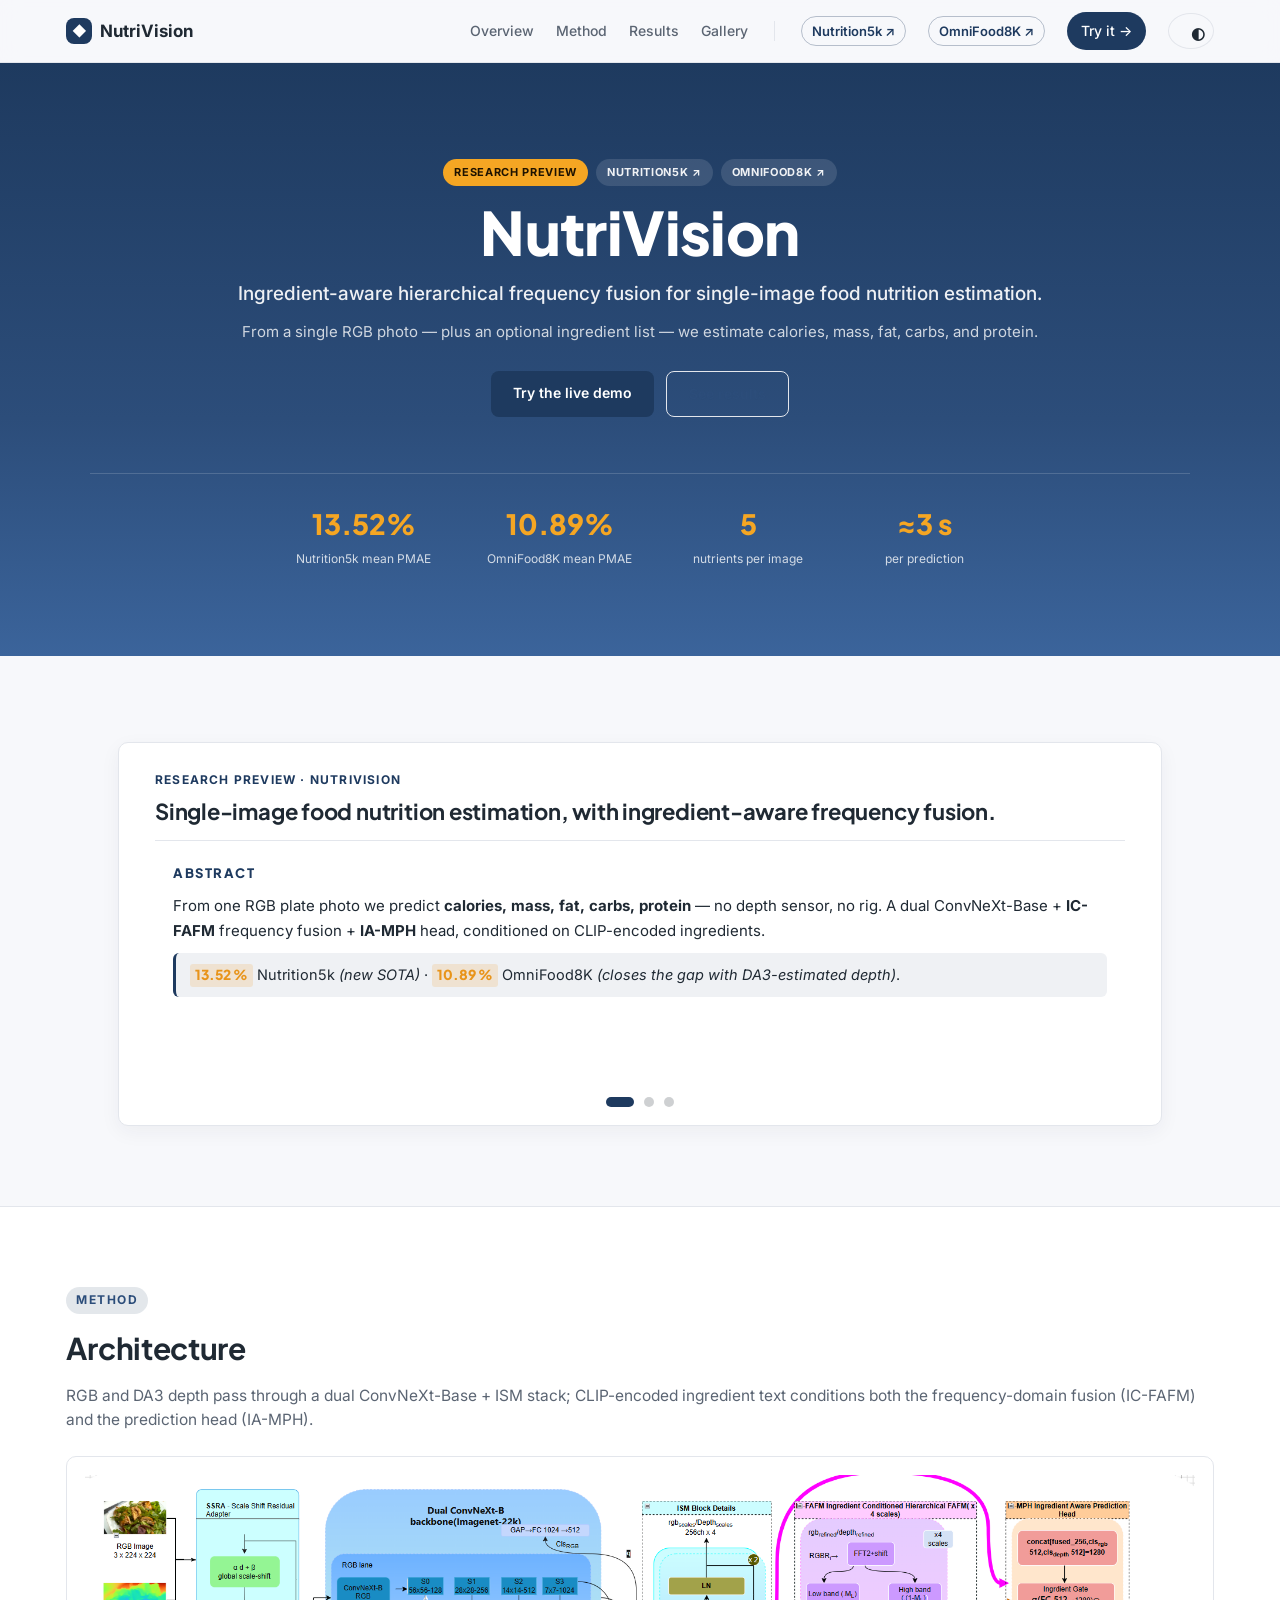
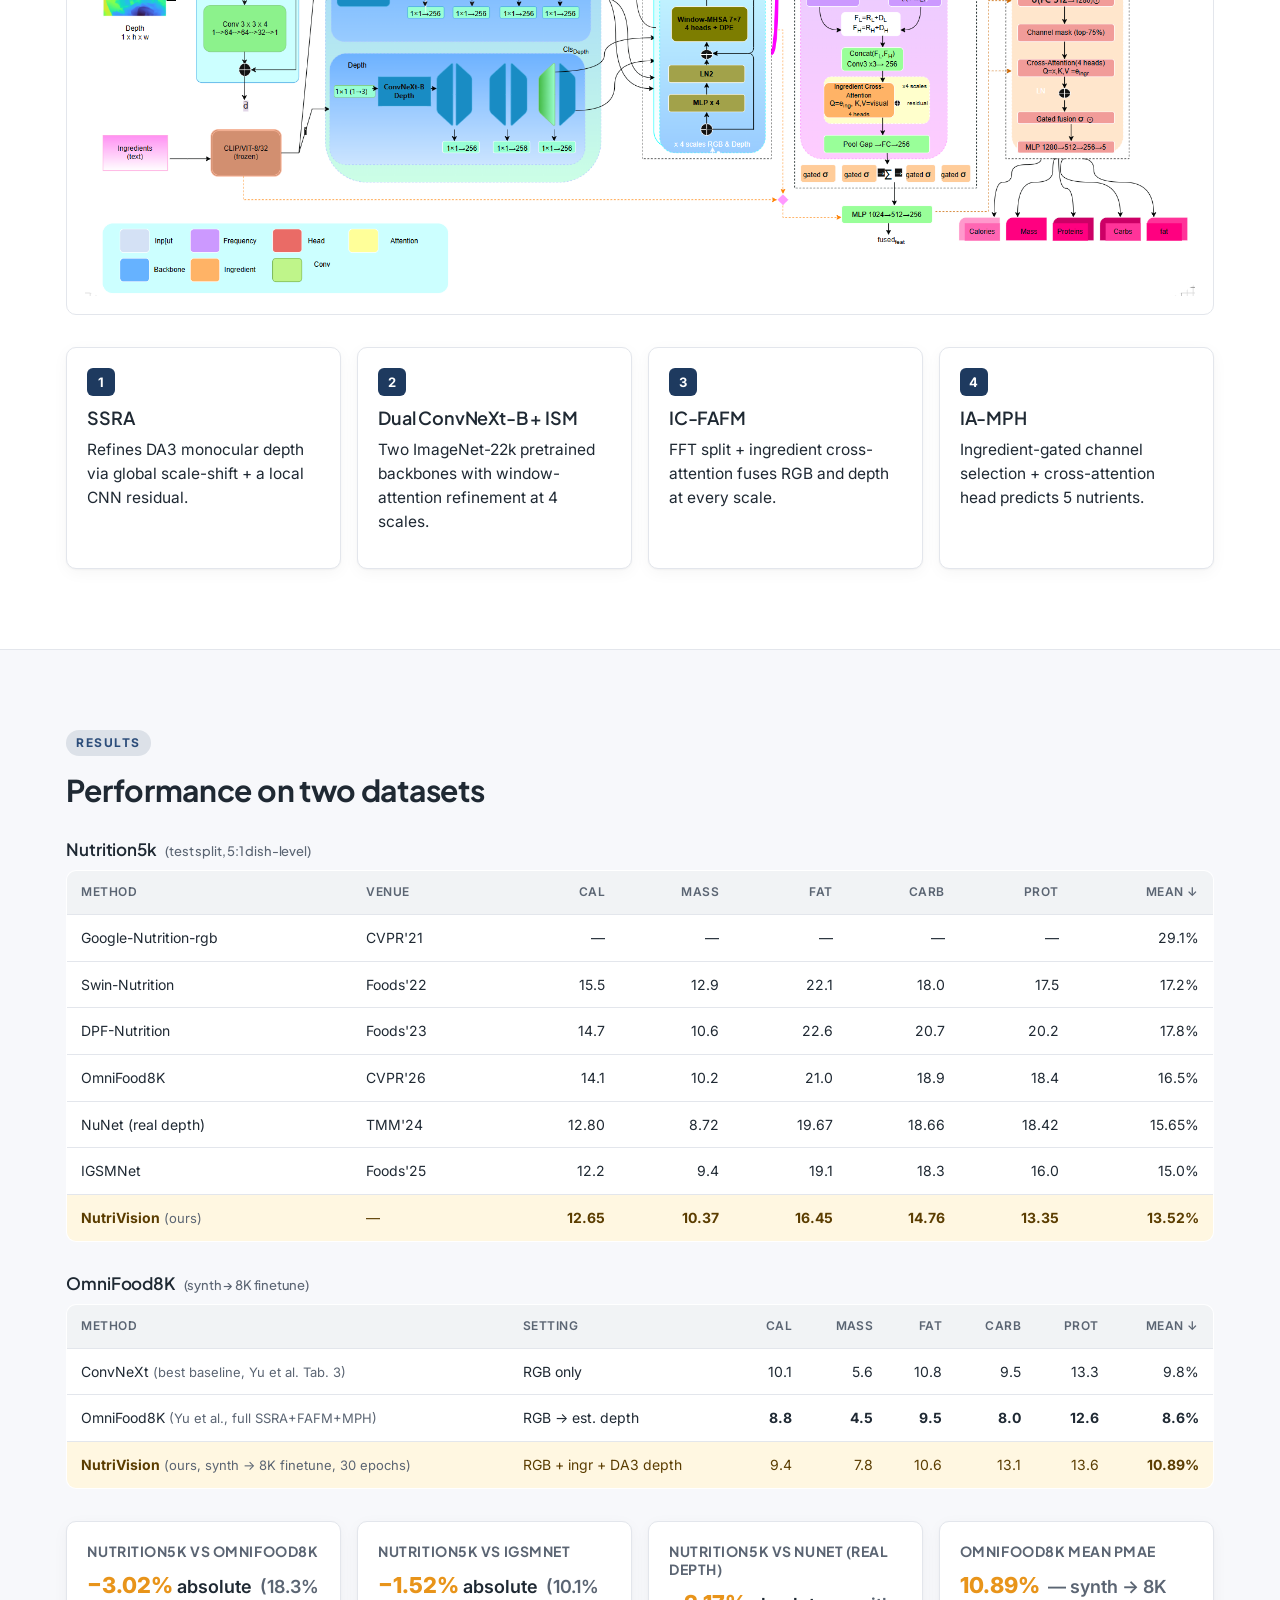
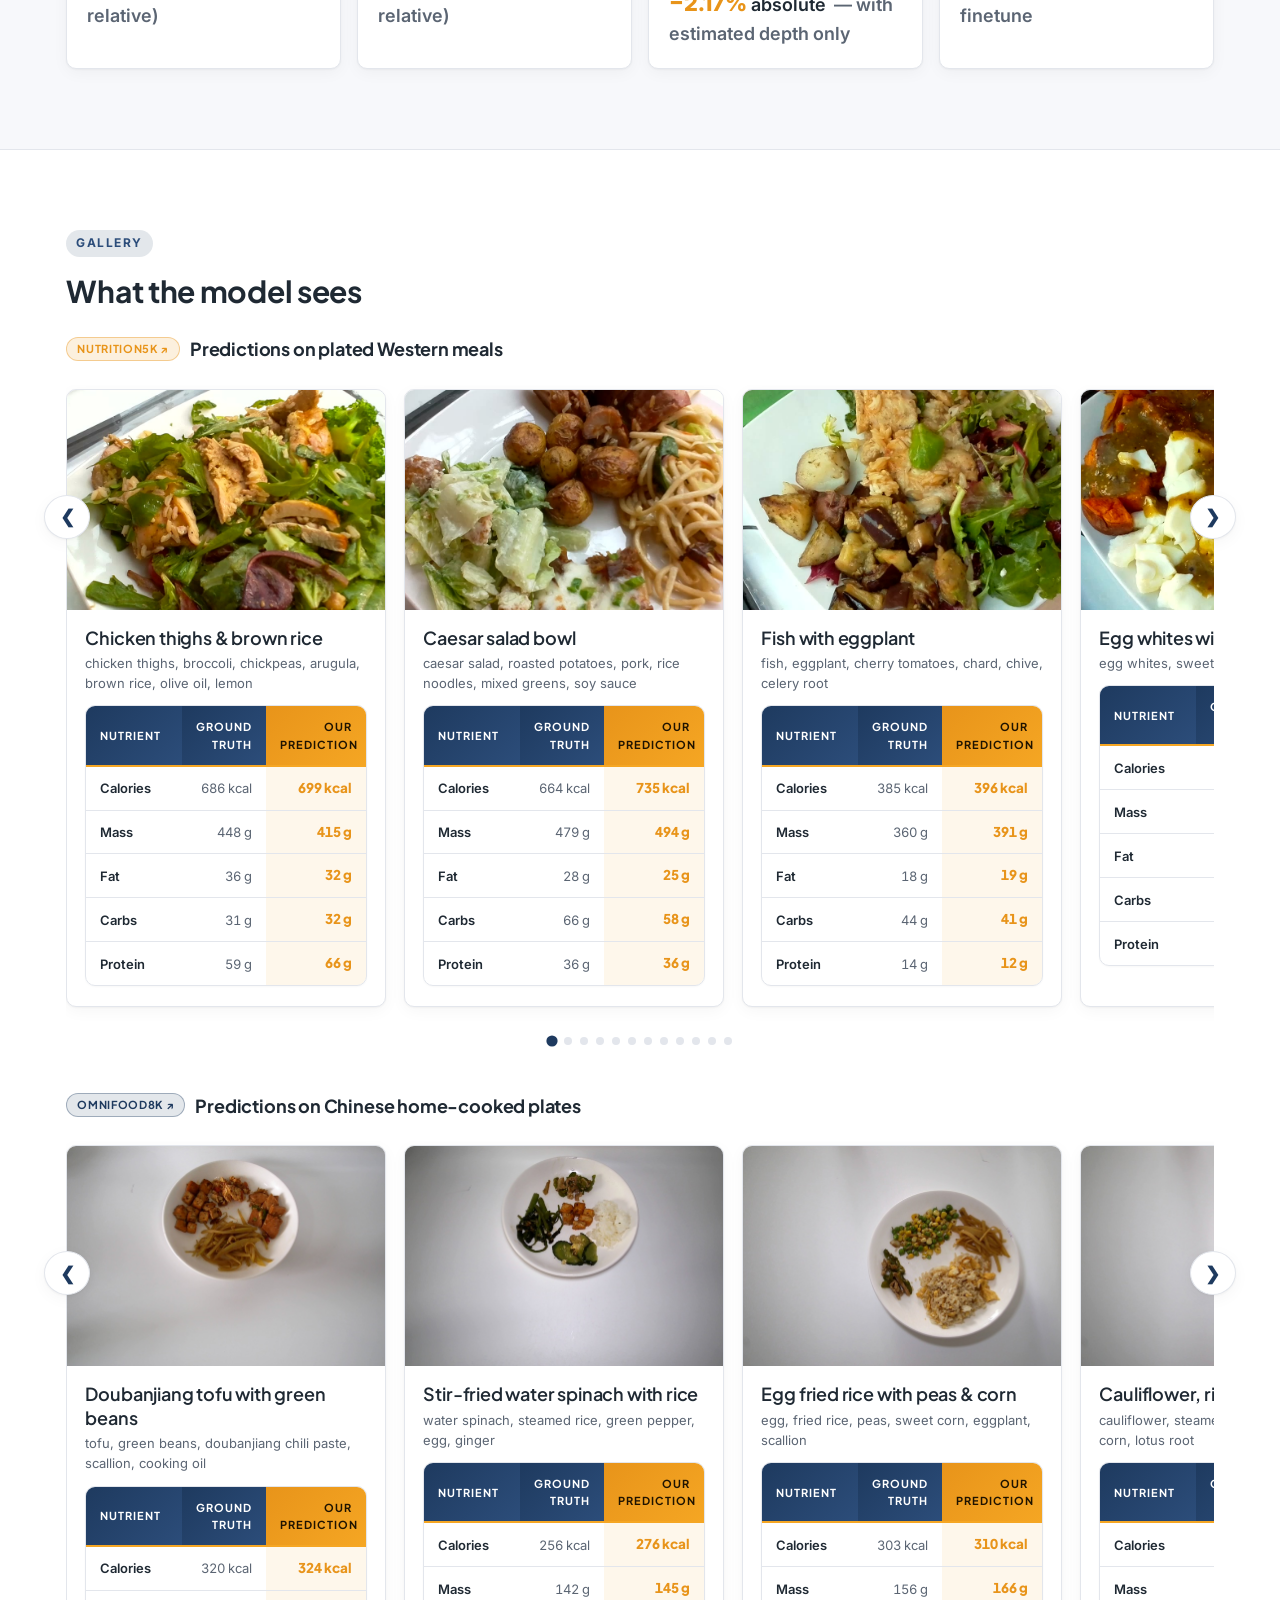
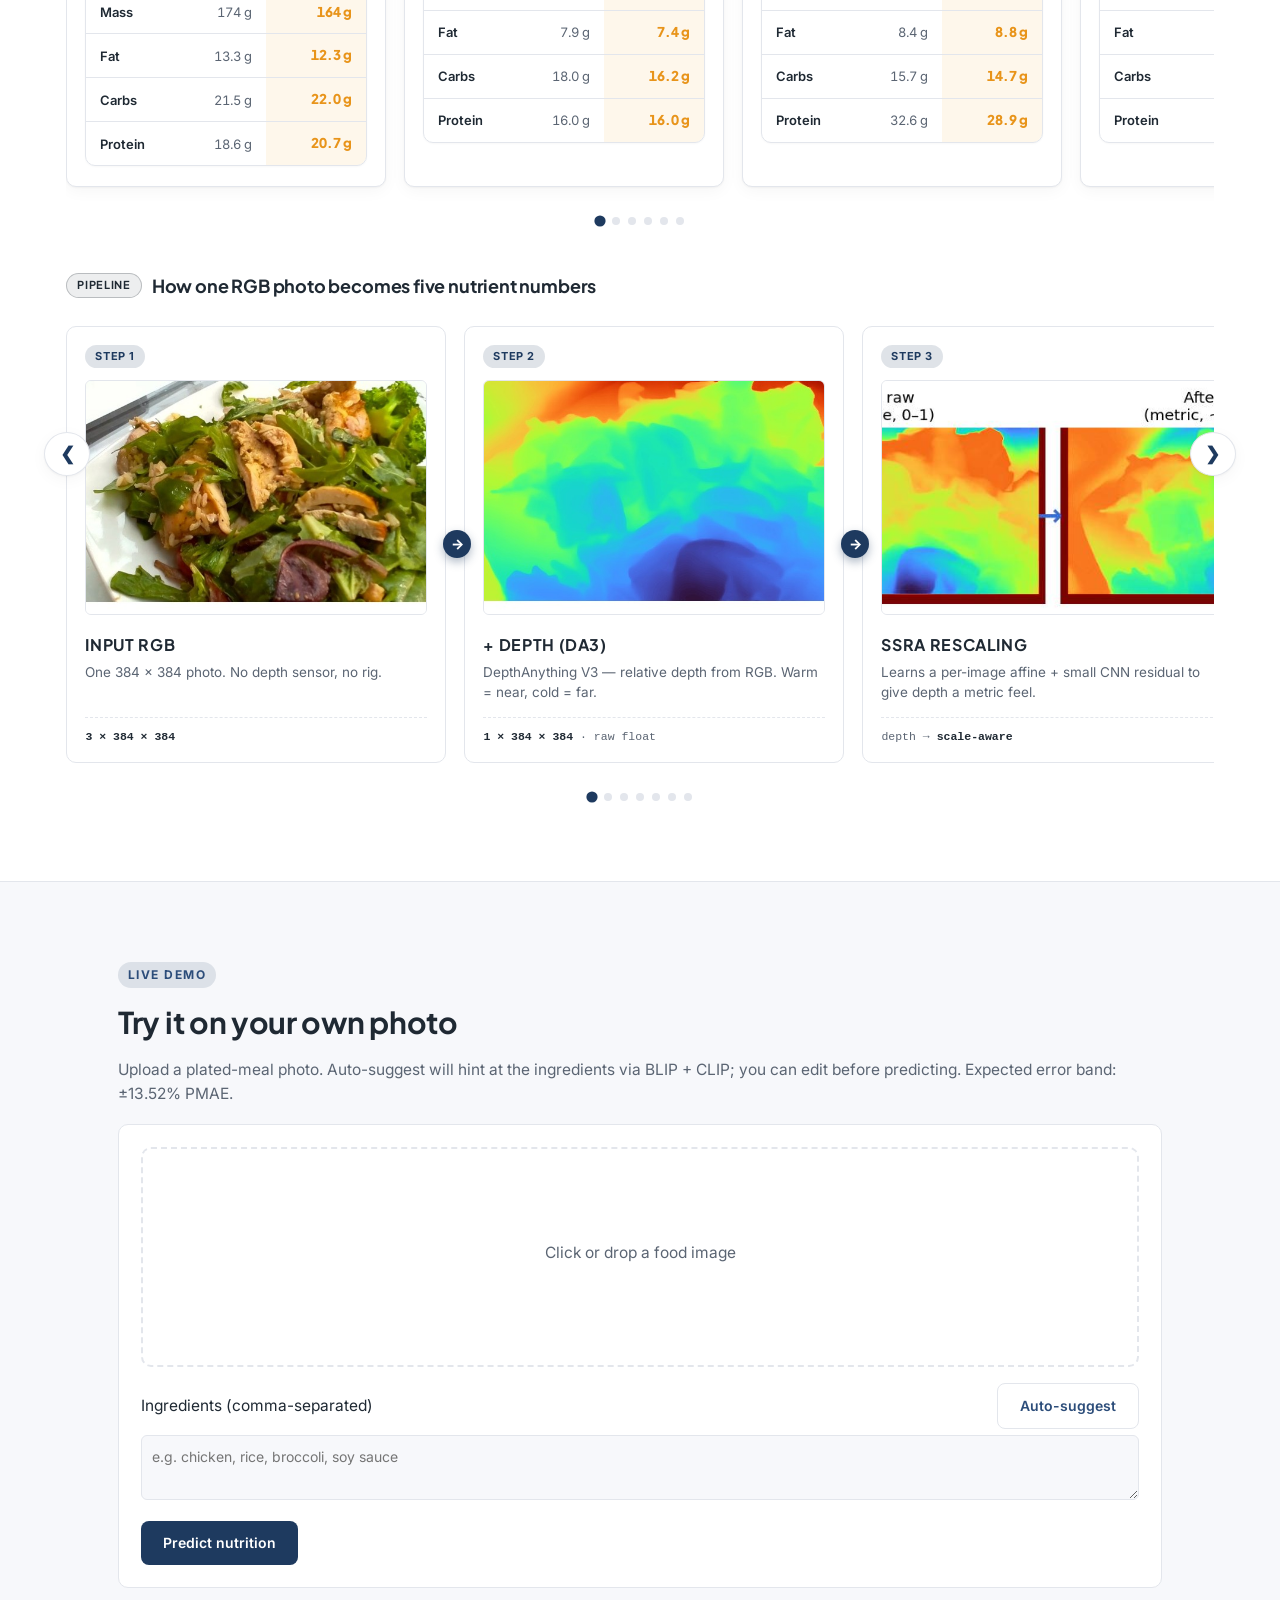
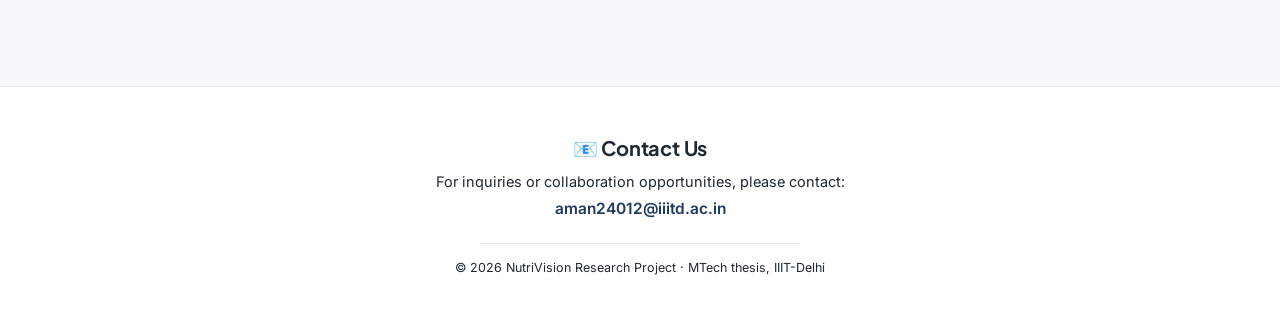
==== index.html @ 8b7aa530 "Remove two redundant prose paragraphs from Results - 'Why SSRA is retained' paragraph (after the N5k" ====
<!doctype html>
<html lang="en">
<head>
  <meta charset="utf-8">
  <title>NutriVision — Ingredient-aware nutrition estimation</title>
  <meta name="viewport" content="width=device-width, initial-scale=1">
  <meta name="description" content="Single-image food nutrition estimation with ingredient-aware hierarchical frequency fusion. 13.52 % PMAE on Nutrition5k.">
  <link rel="preconnect" href="https://fonts.googleapis.com">
  <link href="https://fonts.googleapis.com/css2?family=Inter:wght@400;500;600;700&family=Plus+Jakarta+Sans:wght@600;700;800&display=swap" rel="stylesheet">
  <link rel="stylesheet" href="style.css">
</head>
<body data-pmae="13.52" data-theme="academic">

<!-- ╔══ Configure live-demo backend here.  Leave empty to disable the demo.
     ║   Example: <body … data-api-url="https://orange-pancake-22.trycloudflare.com">
     ╚══ When set, the demo POSTs to <data-api-url>/api/predict and /api/suggest. -->

<nav class="nav">
  <div class="nav-inner">
    <a href="#" class="brand">
      <span class="logo">◆</span><span><b>NutriVision</b></span>
    </a>
    <div class="nav-links">
      <a href="#overview">Overview</a>
      <a href="#method">Method</a>
      <a href="#results">Results</a>
      <a href="#gallery">Gallery</a>
      <span class="nav-sep"></span>
      <a href="https://github.com/google-research-datasets/Nutrition5k#download-data" target="_blank" rel="noopener" class="ds-link">Nutrition5k ↗</a>
      <a href="https://yudongjian.github.io/OmniFood8K-food/" target="_blank" rel="noopener" class="ds-link">OmniFood8K ↗</a>
      <a href="#demo" class="cta">Try it →</a>
      <button id="theme-btn" class="theme-btn" title="Cycle theme">◐</button>
    </div>
  </div>
</nav>

<header class="hero">
  <div class="container">
    <div class="badges">
      <span class="badge accent">Research preview</span>
      <a class="badge" href="https://github.com/google-research-datasets/Nutrition5k#download-data" target="_blank" rel="noopener">Nutrition5k ↗</a>
      <a class="badge" href="https://yudongjian.github.io/OmniFood8K-food/" target="_blank" rel="noopener">OmniFood8K ↗</a>
    </div>
    <h1>NutriVision</h1>
    <p class="tag">Ingredient-aware hierarchical frequency fusion for single-image food nutrition estimation.</p>
    <p class="sub">From a single RGB photo — plus an optional ingredient list — we estimate calories, mass, fat, carbs, and protein.</p>
    <div class="cta-row">
      <a href="#demo" class="btn primary">Try the live demo</a>
      <a href="#results" class="btn ghost">See results</a>
    </div>
    <div class="hero-stats">
      <div><b>13.52%</b><span>Nutrition5k mean PMAE</span></div>
      <div><b>10.89%</b><span>OmniFood8K mean PMAE</span></div>
      <div><b>5</b><span>nutrients per image</span></div>
      <div><b>≈3 s</b><span>per prediction</span></div>
    </div>
  </div>
</header>

<section id="overview" class="section">
  <div class="container narrow">

    <article class="paper-overview compact" data-paper-slider data-interval="6000">
      <header class="po-head">
        <span class="po-tag">Research preview · NutriVision</span>
        <h2>Single-image food nutrition estimation, with ingredient-aware frequency fusion.</h2>
      </header>

      <div class="po-stage">
        <div class="po-track" data-paper-track>

          <section class="po-slide">
            <h3>Abstract</h3>
            <p>
              From one RGB plate photo we predict <b>calories, mass, fat, carbs, protein</b> — no
              depth sensor, no rig. A dual ConvNeXt-Base + <b>IC-FAFM</b> frequency fusion + <b>IA-MPH</b>
              head, conditioned on CLIP-encoded ingredients.
            </p>
            <p class="po-key">
              <span class="key-num">13.52 %</span> Nutrition5k <em>(new SOTA)</em> ·
              <span class="key-num">10.89 %</span> OmniFood8K <em>(closes the gap with DA3-estimated depth)</em>.
            </p>
          </section>

          <section class="po-slide">
            <h3>Why this is hard</h3>
            <p>From one flat photo, both unknowns must come back:</p>
            <ul class="po-bullets">
              <li><b>What</b> is on the plate &nbsp;(ingredients).</li>
              <li><b>How much</b> of it &nbsp;(3-D volume × density).</li>
            </ul>
            <p class="po-key">
              Geometry returns via <em>estimated</em> depth; semantics via <em>ingredient text</em> —
              fused in the frequency domain.
            </p>
          </section>

          <section class="po-slide">
            <h3>Contributions</h3>
            <ol class="contributions tight">
              <li><b>IC-FAFM</b> — depth → low band · RGB → high band · CLIP-gated mix.</li>
              <li><b>IA-MPH</b> — ingredient-gated head, 5 nutrients jointly.</li>
              <li><b>Two-dataset SOTA</b> &nbsp;<span class="key-num">13.52 %</span> N5k · <span class="key-num">10.89 %</span> Omni.</li>
              <li><b>Single-image inference</b> — RGB + ingredient text; depth estimated via DA3 (precomputed).</li>
            </ol>
          </section>

        </div>
      </div>

      <div class="po-dots" data-paper-dots>
        <button type="button" class="is-active" aria-label="Abstract"></button>
        <button type="button" aria-label="Why this is hard"></button>
        <button type="button" aria-label="Contributions"></button>
      </div>
    </article>

  </div>
</section>

<section id="method" class="section alt">
  <div class="container">
    <div class="kicker">Method</div>
    <h2>Architecture</h2>
    <p class="muted">RGB and DA3 depth pass through a dual ConvNeXt-Base + ISM stack; CLIP-encoded ingredient text conditions both the frequency-domain fusion (IC-FAFM) and the prediction head (IA-MPH).</p>

    <!-- ╔══ Architecture diagram slot ═════════════════════════════════════
         ║  Current file: docs/img/architecture.png
         ║  To update: drop your new diagram at the same path with the
         ║  same filename (or change the src below). Both PNG and SVG work.
         ╚══════════════════════════════════════════════════════════════════ -->
    <img src="img/architecture.png" alt="NutriVision architecture diagram" class="arch">

    <div class="cards">
      <div class="card-mini">
        <div class="num">1</div>
        <h3>SSRA</h3>
        <p>Refines DA3 monocular depth via global scale-shift + a local CNN residual.</p>
      </div>
      <div class="card-mini">
        <div class="num">2</div>
        <h3>Dual ConvNeXt-B + ISM</h3>
        <p>Two ImageNet-22k pretrained backbones with window-attention refinement at 4 scales.</p>
      </div>
      <div class="card-mini">
        <div class="num">3</div>
        <h3>IC-FAFM</h3>
        <p>FFT split + ingredient cross-attention fuses RGB and depth at every scale.</p>
      </div>
      <div class="card-mini">
        <div class="num">4</div>
        <h3>IA-MPH</h3>
        <p>Ingredient-gated channel selection + cross-attention head predicts 5 nutrients.</p>
      </div>
    </div>
  </div>
</section>

<section id="results" class="section">
  <div class="container">
    <div class="kicker">Results</div>
    <h2>Performance on two datasets</h2>

    <h3 class="tbl-title">Nutrition5k <small>(test split, 5:1 dish-level)</small></h3>
    <table class="results">
      <thead>
        <tr><th>Method</th><th>Venue</th><th>Cal</th><th>Mass</th><th>Fat</th><th>Carb</th><th>Prot</th><th>Mean ↓</th></tr>
      </thead>
      <tbody>
        <tr><td>Google-Nutrition-rgb</td><td>CVPR'21</td><td>—</td><td>—</td><td>—</td><td>—</td><td>—</td><td>29.1%</td></tr>
        <tr><td>Swin-Nutrition</td><td>Foods'22</td><td>15.5</td><td>12.9</td><td>22.1</td><td>18.0</td><td>17.5</td><td>17.2%</td></tr>
        <tr><td>DPF-Nutrition</td><td>Foods'23</td><td>14.7</td><td>10.6</td><td>22.6</td><td>20.7</td><td>20.2</td><td>17.8%</td></tr>
        <tr><td>OmniFood8K</td><td>CVPR'26</td><td>14.1</td><td>10.2</td><td>21.0</td><td>18.9</td><td>18.4</td><td>16.5%</td></tr>
        <tr><td>NuNet (real depth)</td><td>TMM'24</td><td>12.80</td><td>8.72</td><td>19.67</td><td>18.66</td><td>18.42</td><td>15.65%</td></tr>
        <tr><td>IGSMNet</td><td>Foods'25</td><td>12.2</td><td>9.4</td><td>19.1</td><td>18.3</td><td>16.0</td><td>15.0%</td></tr>
        <tr class="ours"><td><b>NutriVision</b> <span class="muted small">(ours)</span></td><td>—</td><td><b>12.65</b></td><td><b>10.37</b></td><td><b>16.45</b></td><td><b>14.76</b></td><td><b>13.35</b></td><td><b>13.52%</b></td></tr>
      </tbody>
    </table>
    <h3 class="tbl-title">OmniFood8K <small>(synth → 8K finetune)</small></h3>
    <table class="results">
      <thead>
        <tr><th>Method</th><th>Setting</th><th>Cal</th><th>Mass</th><th>Fat</th><th>Carb</th><th>Prot</th><th>Mean ↓</th></tr>
      </thead>
      <tbody>
        <tr><td>ConvNeXt <span class="muted small">(best baseline, Yu et al. Tab.&nbsp;3)</span></td><td>RGB only</td><td>10.1</td><td>5.6</td><td>10.8</td><td>9.5</td><td>13.3</td><td>9.8%</td></tr>
        <tr><td>OmniFood8K <span class="muted small">(Yu et al., full SSRA+FAFM+MPH)</span></td><td>RGB → est. depth</td><td><b>8.8</b></td><td><b>4.5</b></td><td><b>9.5</b></td><td><b>8.0</b></td><td><b>12.6</b></td><td><b>8.6%</b></td></tr>
        <tr class="ours"><td><b>NutriVision</b> <span class="muted small">(ours, synth → 8K finetune, 30 epochs)</span></td><td>RGB + ingr + DA3 depth</td><td>9.4</td><td>7.8</td><td>10.6</td><td>13.1</td><td>13.6</td><td><b>10.89%</b></td></tr>
      </tbody>
    </table>
    <div class="cards">
      <div class="callout">
        <h4>Nutrition5k vs OmniFood8K</h4>
        <p><b>−3.02%</b> absolute &nbsp;<span class="muted">(18.3% relative)</span></p>
      </div>
      <div class="callout">
        <h4>Nutrition5k vs IGSMNet</h4>
        <p><b>−1.52%</b> absolute &nbsp;<span class="muted">(10.1% relative)</span></p>
      </div>
      <div class="callout">
        <h4>Nutrition5k vs NuNet (real depth)</h4>
        <p><b>−2.17%</b> absolute &nbsp;<span class="muted">— with estimated depth only</span></p>
      </div>
      <div class="callout">
        <h4>OmniFood8K mean PMAE</h4>
        <p><b>10.89%</b> &nbsp;<span class="muted">— synth → 8K finetune</span></p>
      </div>
    </div>
  </div>
</section>

<section id="gallery" class="section alt">
  <div class="container">
    <div class="kicker">Gallery</div>
    <h2>What the model sees</h2>

    <h3 class="ds-section-title">
      <a class="ds-badge ds-n5k" href="https://github.com/google-research-datasets/Nutrition5k#download-data" target="_blank" rel="noopener">Nutrition5k ↗</a>
      Predictions on plated Western meals
    </h3>

    <div class="carousel" data-carousel>
      <button class="car-arrow car-prev" type="button" aria-label="Previous dishes" data-car-dir="-1">&#10094;</button>
      <button class="car-arrow car-next" type="button" aria-label="Next dishes"     data-car-dir="1">&#10095;</button>

      <div class="carousel-track" data-carousel-track>
        <article class="dish">
          <img src="img/dish_chicken_thighs.jpg" alt="Chicken thighs & brown rice">
          <div class="dish-body">
            <h3>Chicken thighs & brown rice</h3>
            <p class="muted">chicken thighs, broccoli, chickpeas, arugula, brown rice, olive oil, lemon</p>
            <table class="dish-pred">
              <thead>
                <tr>
                  <th>Nutrient</th>
                  <th>Ground truth</th>
                  <th>Our prediction</th>
                </tr>
              </thead>
              <tbody>
              <tr><td>Calories</td><td>686 kcal</td><td><b>699 kcal</b></td></tr>
              <tr><td>Mass</td><td>448 g</td><td><b>415 g</b></td></tr>
              <tr><td>Fat</td><td>36 g</td><td><b>32 g</b></td></tr>
              <tr><td>Carbs</td><td>31 g</td><td><b>32 g</b></td></tr>
              <tr><td>Protein</td><td>59 g</td><td><b>66 g</b></td></tr>
              </tbody>
            </table>
          </div>
        </article>

        <article class="dish">
          <img src="img/dish_caesar_salad.jpg" alt="Caesar salad bowl">
          <div class="dish-body">
            <h3>Caesar salad bowl</h3>
            <p class="muted">caesar salad, roasted potatoes, pork, rice noodles, mixed greens, soy sauce</p>
            <table class="dish-pred">
              <thead>
                <tr>
                  <th>Nutrient</th>
                  <th>Ground truth</th>
                  <th>Our prediction</th>
                </tr>
              </thead>
              <tbody>
              <tr><td>Calories</td><td>664 kcal</td><td><b>735 kcal</b></td></tr>
              <tr><td>Mass</td><td>479 g</td><td><b>494 g</b></td></tr>
              <tr><td>Fat</td><td>28 g</td><td><b>25 g</b></td></tr>
              <tr><td>Carbs</td><td>66 g</td><td><b>58 g</b></td></tr>
              <tr><td>Protein</td><td>36 g</td><td><b>36 g</b></td></tr>
              </tbody>
            </table>
          </div>
        </article>

        <article class="dish">
          <img src="img/dish_fish_eggplant.jpg" alt="Fish with eggplant">
          <div class="dish-body">
            <h3>Fish with eggplant</h3>
            <p class="muted">fish, eggplant, cherry tomatoes, chard, chive, celery root</p>
            <table class="dish-pred">
              <thead>
                <tr>
                  <th>Nutrient</th>
                  <th>Ground truth</th>
                  <th>Our prediction</th>
                </tr>
              </thead>
              <tbody>
              <tr><td>Calories</td><td>385 kcal</td><td><b>396 kcal</b></td></tr>
              <tr><td>Mass</td><td>360 g</td><td><b>391 g</b></td></tr>
              <tr><td>Fat</td><td>18 g</td><td><b>19 g</b></td></tr>
              <tr><td>Carbs</td><td>44 g</td><td><b>41 g</b></td></tr>
              <tr><td>Protein</td><td>14 g</td><td><b>12 g</b></td></tr>
              </tbody>
            </table>
          </div>
        </article>

        <article class="dish">
          <img src="img/dish_eggwhite_sweet_potato.jpg" alt="Egg whites with sweet potato">
          <div class="dish-body">
            <h3>Egg whites with sweet potato</h3>
            <p class="muted">egg whites, sweet potato, olive oil, salsa</p>
            <table class="dish-pred">
              <thead>
                <tr>
                  <th>Nutrient</th>
                  <th>Ground truth</th>
                  <th>Our prediction</th>
                </tr>
              </thead>
              <tbody>
              <tr><td>Calories</td><td>490 kcal</td><td><b>444 kcal</b></td></tr>
              <tr><td>Mass</td><td>380 g</td><td><b>383 g</b></td></tr>
              <tr><td>Fat</td><td>8.0 g</td><td><b>9.1 g</b></td></tr>
              <tr><td>Carbs</td><td>62 g</td><td><b>67 g</b></td></tr>
              <tr><td>Protein</td><td>18 g</td><td><b>17 g</b></td></tr>
              </tbody>
            </table>
          </div>
        </article>

        <article class="dish">
          <img src="img/dish_eggwhite_cantaloupe.jpg" alt="Egg whites with cantaloupe">
          <div class="dish-body">
            <h3>Egg whites with cantaloupe</h3>
            <p class="muted">egg whites, cantaloupe, pineapple, sweet potato, olive oil</p>
            <table class="dish-pred">
              <thead>
                <tr>
                  <th>Nutrient</th>
                  <th>Ground truth</th>
                  <th>Our prediction</th>
                </tr>
              </thead>
              <tbody>
              <tr><td>Calories</td><td>402 kcal</td><td><b>373 kcal</b></td></tr>
              <tr><td>Mass</td><td>410 g</td><td><b>376 g</b></td></tr>
              <tr><td>Fat</td><td>14 g</td><td><b>14 g</b></td></tr>
              <tr><td>Carbs</td><td>50 g</td><td><b>56 g</b></td></tr>
              <tr><td>Protein</td><td>12 g</td><td><b>13 g</b></td></tr>
              </tbody>
            </table>
          </div>
        </article>

        <article class="dish">
          <img src="img/dish_fried_rice.jpg" alt="Chicken fried rice">
          <div class="dish-body">
            <h3>Chicken fried rice</h3>
            <p class="muted">fried rice, chicken, bell peppers, blueberries, garlic</p>
            <table class="dish-pred">
              <thead>
                <tr>
                  <th>Nutrient</th>
                  <th>Ground truth</th>
                  <th>Our prediction</th>
                </tr>
              </thead>
              <tbody>
              <tr><td>Calories</td><td>489 kcal</td><td><b>520 kcal</b></td></tr>
              <tr><td>Mass</td><td>340 g</td><td><b>324 g</b></td></tr>
              <tr><td>Fat</td><td>15 g</td><td><b>13 g</b></td></tr>
              <tr><td>Carbs</td><td>62 g</td><td><b>60 g</b></td></tr>
              <tr><td>Protein</td><td>28 g</td><td><b>31 g</b></td></tr>
              </tbody>
            </table>
          </div>
        </article>

        <article class="dish">
          <img src="img/dish_brussels_sprouts.jpg" alt="Brussels sprouts salad">
          <div class="dish-body">
            <h3>Brussels sprouts salad</h3>
            <p class="muted">brussels sprouts, apple, arugula, bulgur, caesar dressing</p>
            <table class="dish-pred">
              <thead>
                <tr>
                  <th>Nutrient</th>
                  <th>Ground truth</th>
                  <th>Our prediction</th>
                </tr>
              </thead>
              <tbody>
              <tr><td>Calories</td><td>226 kcal</td><td><b>248 kcal</b></td></tr>
              <tr><td>Mass</td><td>290 g</td><td><b>308 g</b></td></tr>
              <tr><td>Fat</td><td>9.0 g</td><td><b>8.5 g</b></td></tr>
              <tr><td>Carbs</td><td>30 g</td><td><b>26 g</b></td></tr>
              <tr><td>Protein</td><td>8.0 g</td><td><b>7.6 g</b></td></tr>
              </tbody>
            </table>
          </div>
        </article>

        <article class="dish">
          <img src="img/dish_green_beans.jpg" alt="Green beans & kale">
          <div class="dish-body">
            <h3>Green beans & kale</h3>
            <p class="muted">green beans, kale, mushrooms, olive oil, garlic, lemon</p>
            <table class="dish-pred">
              <thead>
                <tr>
                  <th>Nutrient</th>
                  <th>Ground truth</th>
                  <th>Our prediction</th>
                </tr>
              </thead>
              <tbody>
              <tr><td>Calories</td><td>180 kcal</td><td><b>177 kcal</b></td></tr>
              <tr><td>Mass</td><td>260 g</td><td><b>279 g</b></td></tr>
              <tr><td>Fat</td><td>11 g</td><td><b>12 g</b></td></tr>
              <tr><td>Carbs</td><td>18 g</td><td><b>18 g</b></td></tr>
              <tr><td>Protein</td><td>7.0 g</td><td><b>6.2 g</b></td></tr>
              </tbody>
            </table>
          </div>
        </article>

        <article class="dish">
          <img src="img/dish_corn_chicken.jpg" alt="Corn & chicken plate">
          <div class="dish-body">
            <h3>Corn & chicken plate</h3>
            <p class="muted">chicken breast, corn, carrots, mixed greens, olive oil</p>
            <table class="dish-pred">
              <thead>
                <tr>
                  <th>Nutrient</th>
                  <th>Ground truth</th>
                  <th>Our prediction</th>
                </tr>
              </thead>
              <tbody>
              <tr><td>Calories</td><td>395 kcal</td><td><b>353 kcal</b></td></tr>
              <tr><td>Mass</td><td>350 g</td><td><b>339 g</b></td></tr>
              <tr><td>Fat</td><td>13 g</td><td><b>14 g</b></td></tr>
              <tr><td>Carbs</td><td>38 g</td><td><b>42 g</b></td></tr>
              <tr><td>Protein</td><td>32 g</td><td><b>32 g</b></td></tr>
              </tbody>
            </table>
          </div>
        </article>

        <article class="dish">
          <img src="img/dish_orange_ham.jpg" alt="Orange, ham & peppers">
          <div class="dish-body">
            <h3>Orange, ham & peppers</h3>
            <p class="muted">ham, oranges, bell peppers, mixed greens, olive oil</p>
            <table class="dish-pred">
              <thead>
                <tr>
                  <th>Nutrient</th>
                  <th>Ground truth</th>
                  <th>Our prediction</th>
                </tr>
              </thead>
              <tbody>
              <tr><td>Calories</td><td>310 kcal</td><td><b>301 kcal</b></td></tr>
              <tr><td>Mass</td><td>320 g</td><td><b>292 g</b></td></tr>
              <tr><td>Fat</td><td>14 g</td><td><b>13 g</b></td></tr>
              <tr><td>Carbs</td><td>28 g</td><td><b>30 g</b></td></tr>
              <tr><td>Protein</td><td>22 g</td><td><b>24 g</b></td></tr>
              </tbody>
            </table>
          </div>
        </article>

        <article class="dish">
          <img src="img/dish_salmon_rice.jpg" alt="Salmon & brown rice">
          <div class="dish-body">
            <h3>Salmon & brown rice</h3>
            <p class="muted">salmon, brown rice, broccoli, lemon, olive oil</p>
            <table class="dish-pred">
              <thead>
                <tr>
                  <th>Nutrient</th>
                  <th>Ground truth</th>
                  <th>Our prediction</th>
                </tr>
              </thead>
              <tbody>
              <tr><td>Calories</td><td>540 kcal</td><td><b>591 kcal</b></td></tr>
              <tr><td>Mass</td><td>380 g</td><td><b>377 g</b></td></tr>
              <tr><td>Fat</td><td>24 g</td><td><b>21 g</b></td></tr>
              <tr><td>Carbs</td><td>38 g</td><td><b>35 g</b></td></tr>
              <tr><td>Protein</td><td>38 g</td><td><b>40 g</b></td></tr>
              </tbody>
            </table>
          </div>
        </article>

        <article class="dish">
          <img src="img/dish_salmon_broccoli.jpg" alt="Salmon with broccoli">
          <div class="dish-body">
            <h3>Salmon with broccoli</h3>
            <p class="muted">salmon, broccoli, garlic, olive oil, lemon</p>
            <table class="dish-pred">
              <thead>
                <tr>
                  <th>Nutrient</th>
                  <th>Ground truth</th>
                  <th>Our prediction</th>
                </tr>
              </thead>
              <tbody>
              <tr><td>Calories</td><td>420 kcal</td><td><b>450 kcal</b></td></tr>
              <tr><td>Mass</td><td>320 g</td><td><b>347 g</b></td></tr>
              <tr><td>Fat</td><td>22 g</td><td><b>22 g</b></td></tr>
              <tr><td>Carbs</td><td>16 g</td><td><b>14 g</b></td></tr>
              <tr><td>Protein</td><td>36 g</td><td><b>33 g</b></td></tr>
              </tbody>
            </table>
          </div>
        </article>
      </div>
      <div class="car-dots" data-carousel-dots></div>
    </div>

    <h3 class="ds-section-title" style="margin-top:48px">
      <a class="ds-badge ds-omni" href="https://yudongjian.github.io/OmniFood8K-food/" target="_blank" rel="noopener">OmniFood8K ↗</a>
      Predictions on Chinese home-cooked plates
    </h3>

    <div class="carousel" data-carousel>
      <button class="car-arrow car-prev" type="button" aria-label="Previous dishes" data-car-dir="-1">&#10094;</button>
      <button class="car-arrow car-next" type="button" aria-label="Next dishes"     data-car-dir="1">&#10095;</button>

      <div class="carousel-track" data-carousel-track>
        <article class="dish">
          <img src="img/omni_dish_doubanjiang_tofu.jpg" alt="Doubanjiang tofu with green beans">
          <div class="dish-body">
            <h3>Doubanjiang tofu with green beans</h3>
            <p class="muted">tofu, green beans, doubanjiang chili paste, scallion, cooking oil</p>
            <table class="dish-pred">
              <thead>
                <tr>
                  <th>Nutrient</th>
                  <th>Ground truth</th>
                  <th>Our prediction</th>
                </tr>
              </thead>
              <tbody>
              <tr><td>Calories</td><td>320 kcal</td><td><b>324 kcal</b></td></tr>
              <tr><td>Mass</td><td>174 g</td><td><b>164 g</b></td></tr>
              <tr><td>Fat</td><td>13.3 g</td><td><b>12.3 g</b></td></tr>
              <tr><td>Carbs</td><td>21.5 g</td><td><b>22.0 g</b></td></tr>
              <tr><td>Protein</td><td>18.6 g</td><td><b>20.7 g</b></td></tr>
              </tbody>
            </table>
          </div>
        </article>

        <article class="dish">
          <img src="img/omni_dish_pepper_eggplant.jpg" alt="Stir-fried water spinach with rice">
          <div class="dish-body">
            <h3>Stir-fried water spinach with rice</h3>
            <p class="muted">water spinach, steamed rice, green pepper, egg, ginger</p>
            <table class="dish-pred">
              <thead>
                <tr>
                  <th>Nutrient</th>
                  <th>Ground truth</th>
                  <th>Our prediction</th>
                </tr>
              </thead>
              <tbody>
              <tr><td>Calories</td><td>256 kcal</td><td><b>276 kcal</b></td></tr>
              <tr><td>Mass</td><td>142 g</td><td><b>145 g</b></td></tr>
              <tr><td>Fat</td><td>7.9 g</td><td><b>7.4 g</b></td></tr>
              <tr><td>Carbs</td><td>18.0 g</td><td><b>16.2 g</b></td></tr>
              <tr><td>Protein</td><td>16.0 g</td><td><b>16.0 g</b></td></tr>
              </tbody>
            </table>
          </div>
        </article>

        <article class="dish">
          <img src="img/omni_dish_egg_fried_rice.jpg" alt="Egg fried rice with peas & corn">
          <div class="dish-body">
            <h3>Egg fried rice with peas &amp; corn</h3>
            <p class="muted">egg, fried rice, peas, sweet corn, eggplant, scallion</p>
            <table class="dish-pred">
              <thead>
                <tr>
                  <th>Nutrient</th>
                  <th>Ground truth</th>
                  <th>Our prediction</th>
                </tr>
              </thead>
              <tbody>
              <tr><td>Calories</td><td>303 kcal</td><td><b>310 kcal</b></td></tr>
              <tr><td>Mass</td><td>156 g</td><td><b>166 g</b></td></tr>
              <tr><td>Fat</td><td>8.4 g</td><td><b>8.8 g</b></td></tr>
              <tr><td>Carbs</td><td>15.7 g</td><td><b>14.7 g</b></td></tr>
              <tr><td>Protein</td><td>32.6 g</td><td><b>28.9 g</b></td></tr>
              </tbody>
            </table>
          </div>
        </article>

        <article class="dish">
          <img src="img/omni_dish_cauliflower_rice.jpg" alt="Cauliflower, rice, carrots & corn">
          <div class="dish-body">
            <h3>Cauliflower, rice, carrots &amp; corn</h3>
            <p class="muted">cauliflower, steamed rice, carrots, sweet corn, lotus root</p>
            <table class="dish-pred">
              <thead>
                <tr>
                  <th>Nutrient</th>
                  <th>Ground truth</th>
                  <th>Our prediction</th>
                </tr>
              </thead>
              <tbody>
              <tr><td>Calories</td><td>316 kcal</td><td><b>294 kcal</b></td></tr>
              <tr><td>Mass</td><td>148 g</td><td><b>149 g</b></td></tr>
              <tr><td>Fat</td><td>4.1 g</td><td><b>4.5 g</b></td></tr>
              <tr><td>Carbs</td><td>22.7 g</td><td><b>24.3 g</b></td></tr>
              <tr><td>Protein</td><td>24.3 g</td><td><b>23.0 g</b></td></tr>
              </tbody>
            </table>
          </div>
        </article>

        <article class="dish">
          <img src="img/omni_dish_beansprout_beans.jpg" alt="Beansprouts with green beans & rice">
          <div class="dish-body">
            <h3>Beansprouts with green beans &amp; rice</h3>
            <p class="muted">bean sprouts, steamed rice, green beans, cauliflower, carrots</p>
            <table class="dish-pred">
              <thead>
                <tr>
                  <th>Nutrient</th>
                  <th>Ground truth</th>
                  <th>Our prediction</th>
                </tr>
              </thead>
              <tbody>
              <tr><td>Calories</td><td>271 kcal</td><td><b>257 kcal</b></td></tr>
              <tr><td>Mass</td><td>170 g</td><td><b>159 g</b></td></tr>
              <tr><td>Fat</td><td>4.5 g</td><td><b>4.5 g</b></td></tr>
              <tr><td>Carbs</td><td>20.8 g</td><td><b>22.9 g</b></td></tr>
              <tr><td>Protein</td><td>17.0 g</td><td><b>18.5 g</b></td></tr>
              </tbody>
            </table>
          </div>
        </article>

        <article class="dish">
          <img src="img/omni_dish_egg_pepper_noodle.jpg" alt="Egg with green pepper & noodles">
          <div class="dish-body">
            <h3>Egg with green pepper &amp; noodles</h3>
            <p class="muted">egg, green pepper, cauliflower, carrot, rice noodles, long beans</p>
            <table class="dish-pred">
              <thead>
                <tr>
                  <th>Nutrient</th>
                  <th>Ground truth</th>
                  <th>Our prediction</th>
                </tr>
              </thead>
              <tbody>
              <tr><td>Calories</td><td>256 kcal</td><td><b>268 kcal</b></td></tr>
              <tr><td>Mass</td><td>158 g</td><td><b>153 g</b></td></tr>
              <tr><td>Fat</td><td>7.5 g</td><td><b>6.8 g</b></td></tr>
              <tr><td>Carbs</td><td>19.9 g</td><td><b>19.3 g</b></td></tr>
              <tr><td>Protein</td><td>12.3 g</td><td><b>13.4 g</b></td></tr>
              </tbody>
            </table>
          </div>
        </article>
      </div>
      <div class="car-dots" data-carousel-dots></div>
    </div>

    <h3 class="ds-section-title" style="margin-top:48px">
      <span class="ds-badge ds-pipe">Pipeline</span>
      How one RGB photo becomes five nutrient numbers
    </h3>

    <div class="carousel pl-carousel" data-carousel>
      <button class="car-arrow car-prev" type="button" aria-label="Previous stage" data-car-dir="-1">&#10094;</button>
      <button class="car-arrow car-next" type="button" aria-label="Next stage"     data-car-dir="1">&#10095;</button>

      <div class="carousel-track" data-carousel-track>

        <article class="plc-card">
          <div class="plc-step">Step 1</div>
          <div class="plc-art">
            <img src="img/pl_rgb.jpg" alt="Input RGB photo">
          </div>
          <h4>Input RGB</h4>
          <p>One 384 × 384 photo. No depth sensor, no rig.</p>
          <div class="plc-tensor"><b>3 × 384 × 384</b></div>
        </article>

        <article class="plc-card plc-arrow-card">
          <div class="plc-step">Step 2</div>
          <div class="plc-art">
            <img src="img/pl_depth.jpg" alt="DepthAnything V3 monocular depth map">
          </div>
          <h4>+ Depth (DA3)</h4>
          <p>DepthAnything&nbsp;V3 — relative depth from RGB. Warm = near, cold = far.</p>
          <div class="plc-tensor"><b>1 × 384 × 384</b> · raw float</div>
        </article>

        <article class="plc-card plc-arrow-card">
          <div class="plc-step">Step 3</div>
          <div class="plc-art">
            <img src="img/pl_ssra.jpg" alt="SSRA rescaling — DA3 raw depth vs scale-shifted output">
          </div>
          <h4>SSRA rescaling</h4>
          <p>Learns a per-image affine + small CNN residual to give depth a metric feel.</p>
          <div class="plc-tensor">depth → <b>scale-aware</b></div>
        </article>

        <article class="plc-card plc-arrow-card">
          <div class="plc-step">Step 4</div>
          <div class="plc-art">
            <img src="img/pl_feat_rgb.jpg" alt="RGB branch activation overlay — texture, edges, colour">
          </div>
          <h4>RGB features</h4>
          <p>ConvNeXt-B + ISM lights up on <b>texture, gloss, char, leaf veins</b> — calorie cues.</p>
          <div class="plc-tensor">F<sub>rgb</sub> · <b>4 scales</b></div>
        </article>

        <article class="plc-card plc-arrow-card">
          <div class="plc-step">Step 5</div>
          <div class="plc-art">
            <img src="img/pl_feat_dep.jpg" alt="Depth branch activation overlay — volume, boundaries">
          </div>
          <h4>Depth features</h4>
          <p>Parallel ConvNeXt-B lights up on <b>mound height, boundaries, occlusion</b> — gram cues.</p>
          <div class="plc-tensor">F<sub>dep</sub> · <b>4 scales</b></div>
        </article>

        <article class="plc-card plc-arrow-card">
          <div class="plc-step">Step 6</div>
          <div class="plc-art">
            <img src="img/pl_fft.jpg" alt="IC-FAFM FFT magnitude with low and high frequency bands">
          </div>
          <h4>IC-FAFM fusion</h4>
          <p>2-D FFT splits each map. Depth → <b>low band</b>, RGB → <b>high band</b>; CLIP(ingredients) gates the mix.</p>
          <div class="plc-tensor">F<sub>fused</sub> · ingredient-aware</div>
        </article>

        <article class="plc-card plc-arrow-card">
          <div class="plc-step">Step 7</div>
          <div class="plc-art plc-concept">
            <div class="plc-out-grid">
              <div><b>686</b><span>kcal</span></div>
              <div><b>448</b><span>g</span></div>
              <div><b>36</b><span>g fat</span></div>
              <div><b>31</b><span>g carb</span></div>
              <div><b>59</b><span>g prot</span></div>
            </div>
            <div class="plc-cap">IA-MPH head</div>
          </div>
          <h4>Five numbers</h4>
          <p>Ingredient-gated head → calories, mass, fat, carbs, protein.</p>
          <div class="plc-tensor">≈ 3 s end-to-end · head &lt; 30 ms</div>
        </article>

      </div>
      <div class="car-dots" data-carousel-dots></div>
    </div>
  </div>
</section>

<!-- =================== LIVE DEMO (now at the bottom) =================== -->
<section id="demo" class="section">
  <div class="container narrow">
    <div class="kicker">Live demo</div>
    <h2>Try it on your own photo</h2>
    <p class="muted" id="demo-blurb">Upload a plated-meal photo. Auto-suggest will hint at the ingredients via BLIP&nbsp;+&nbsp;CLIP; you can edit before predicting. Expected error band: ±13.52% PMAE.</p>

    <form id="predict-form" class="card" enctype="multipart/form-data">
      <label class="dropzone">
        <input type="file" name="image" id="image-input" accept="image/*">
        <span id="dropzone-label">Click or drop a food image</span>
        <img id="preview" alt="">
      </label>

      <div class="row">
        <label for="ingredients">Ingredients (comma-separated)</label>
        <button type="button" id="suggest-btn" class="ghost">Auto-suggest</button>
      </div>
      <textarea id="ingredients" name="ingredients" rows="2"
                placeholder="e.g. chicken, rice, broccoli, soy sauce"></textarea>
      <p id="caption" class="muted"></p>

      <button type="submit" id="predict-btn" class="primary">Predict nutrition</button>
    </form>

    <section class="card hidden" id="results-card">
      <h2>Estimated nutrition</h2>
      <table id="results-table" class="results">
        <thead><tr><th>Nutrient</th><th>Estimate</th><th>± PMAE band</th><th>% DV</th></tr></thead>
        <tbody></tbody>
      </table>
      <p class="muted" id="meta"></p>
    </section>
  </div>
</section>

<footer class="footer">
  <div class="container narrow contact-block">
    <h3>📧 Contact Us</h3>
    <p>For inquiries or collaboration opportunities, please contact:</p>
    <p><a href="mailto:aman24012@iiitd.ac.in">aman24012@iiitd.ac.in</a></p>
    <hr>
    <p class="muted small">© 2026 NutriVision Research Project · MTech thesis, IIIT-Delhi</p>
  </div>
</footer>

<script src="app.js"></script>
</body>
</html>
---- style.css ----
/* ────────────────────────────────────────────────────────────
   NutriVision — organization-style landing page.

   Three themes, swap via [data-theme] on <body>:
     "academic" (default)  - navy blue + gold accent
     "forest"              - deep green + amber accent
     "dark"                - dark mode
   ──────────────────────────────────────────────────────────── */

:root {
  --r-sm: 6px;
  --r-md: 10px;
  --r-lg: 18px;
  --shadow-card: 0 1px 2px rgba(0,0,0,.04), 0 4px 16px rgba(0,0,0,.04);
  --shadow-card-hover: 0 2px 6px rgba(0,0,0,.06), 0 14px 36px rgba(0,0,0,.08);
  --w-narrow: min(1100px, 92vw);
  --w-page:   min(1480px, 94vw);
  --transition: .18s ease;
}

/* ─── Academic (default) ─── */
body[data-theme="academic"] {
  --bg:        #f7f8fb;
  --bg-alt:    #ffffff;
  --bg-hero:  linear-gradient(180deg,#1e3a5f 0%,#2c4d7a 60%,#3b649b 100%);
  --fg:        #1f2933;
  --fg-muted:  #5b6573;
  --border:    #e3e6ec;
  --primary:   #1e3a5f;
  --primary-2: #2c4d7a;
  --accent:    #f5a623;       /* warm gold */
  --accent-2:  #e8941a;
  --code-bg:   #eef1f5;
  --ours-bg:   #fff7e1;
  --ours-fg:   #5b3d00;
}

/* ─── Forest ─── */
body[data-theme="forest"] {
  --bg:        #f6f9f6;
  --bg-alt:    #ffffff;
  --bg-hero:  linear-gradient(180deg,#15402b 0%,#1f5b3d 60%,#2c7a52 100%);
  --fg:        #1c2a22;
  --fg-muted:  #58675e;
  --border:    #dfe6e1;
  --primary:   #1f5b3d;
  --primary-2: #2c7a52;
  --accent:    #d99831;
  --accent-2:  #c08527;
  --code-bg:   #eaf1ec;
  --ours-bg:   #fff5dd;
  --ours-fg:   #5b3d00;
}

/* ─── Dark ─── */
body[data-theme="dark"] {
  --bg:        #0d1117;
  --bg-alt:    #161b22;
  --bg-hero:  linear-gradient(180deg,#0d1117 0%,#1b2330 60%,#283449 100%);
  --fg:        #e6edf3;
  --fg-muted:  #8b9eb0;
  --border:    #2a313c;
  --primary:   #3b649b;
  --primary-2: #5582bd;
  --accent:    #f5a623;
  --accent-2:  #e8941a;
  --code-bg:   #1f2733;
  --ours-bg:   #2a2415;
  --ours-fg:   #f5d28a;
}

/* ───────────────────────── base ───────────────────────── */
* { box-sizing: border-box; }
html { scroll-behavior: smooth; }
body {
  margin: 0;
  font-family: 'Inter', -apple-system, BlinkMacSystemFont, sans-serif;
  background: var(--bg); color: var(--fg);
  line-height: 1.55; font-size: 15.5px;
  transition: background-color var(--transition), color var(--transition);
}
h1,h2,h3,h4 { font-family:'Plus Jakarta Sans', 'Inter', sans-serif; letter-spacing:-.01em; }
h1 { font-size: 60px; line-height:1.05; margin: 12px 0 16px; font-weight:800; }
h2 { font-size: 30px; line-height:1.2;  margin: 4px 0 18px; font-weight:700; }
h3 { font-size: 18px; line-height:1.3;  margin: 0 0 8px;  font-weight:600; }
h4 { font-size: 14px; line-height:1.3;  margin: 0 0 8px;  font-weight:700;
     letter-spacing:.04em; text-transform:uppercase; color: var(--fg-muted); }
p { margin: 0 0 14px; }
a { color: var(--primary-2); text-decoration: none; }
a:hover { text-decoration: underline; }
hr { border: 0; border-top: 1px solid var(--border); margin: 24px 0; }

.container       { max-width: var(--w-page); margin: 0 auto; padding: 0 28px; }
.container.narrow{ max-width: var(--w-narrow); margin: 0 auto; padding: 0 28px; }

/* ───────────────────────── nav ───────────────────────── */
.nav {
  position: sticky; top: 0; z-index: 50;
  background: color-mix(in srgb, var(--bg) 88%, transparent);
  backdrop-filter: saturate(180%) blur(10px);
  -webkit-backdrop-filter: saturate(180%) blur(10px);
  border-bottom: 1px solid var(--border);
}
.nav-inner {
  max-width: var(--w-page); margin: 0 auto; padding: 12px 28px;
  display: flex; align-items: center; justify-content: space-between;
}
.brand { display:flex; align-items:center; gap:8px; color: var(--fg); font-size:17px; }
.brand:hover { text-decoration: none; }
.logo {
  display:inline-flex; width:26px; height:26px; border-radius:8px;
  background: var(--primary); color:#fff; align-items:center; justify-content:center;
  font-size:14px;
}
.nav-links { display:flex; align-items:center; gap:22px; font-size:14px; }
.nav-links a { color: var(--fg-muted); font-weight:500; }
.nav-links a:hover { color: var(--fg); text-decoration: none; }
.nav-links a.cta {
  background: var(--primary); color:#fff; padding:8px 14px; border-radius: 999px;
}
.nav-links a.cta:hover { background: var(--primary-2); }
.nav-links a.ds-link {
  color: var(--primary); font-weight: 600; font-size: 13px;
  padding: 4px 10px; border-radius: 999px;
  border: 1px solid color-mix(in srgb, var(--primary) 30%, transparent);
}
.nav-links a.ds-link:hover {
  background: color-mix(in srgb, var(--primary) 10%, transparent);
  color: var(--primary);
}
.nav-sep {
  width: 1px; height: 20px; background: var(--border);
  margin: 0 4px;
}
.theme-btn {
  background: transparent; border: 1px solid var(--border);
  width: 36px; height: 36px; border-radius: 50%;
  color: var(--fg); cursor: pointer; font-size: 16px; line-height: 1;
  transition: transform var(--transition);
}
.theme-btn:hover { transform: rotate(60deg); }

/* ───────────────────────── hero ───────────────────────── */
.hero {
  background: var(--bg-hero); color: #fff;
  padding: 96px 0 88px; text-align: center;
}
.hero .badges { display:flex; gap:8px; justify-content:center; margin-bottom: 14px; flex-wrap:wrap; }
.badge {
  font-size:11px; font-weight:700; letter-spacing:.06em; text-transform:uppercase;
  padding: 5px 11px; border-radius: 999px;
  background: rgba(255,255,255,.12); color: rgba(255,255,255,.92);
  text-decoration: none; display: inline-flex; align-items: center;
  transition: background .2s, color .2s;
}
a.badge:hover { background: rgba(255,255,255,.22); color: #fff; }
.badge.accent { background: var(--accent); color: #1f1300; }
.badge.accent:hover { background: var(--accent); color: #000; }
.hero h1 { color: #fff; }
.hero .tag {
  font-size: 19px; max-width: 880px; margin: 0 auto 12px;
  color: rgba(255,255,255,.92); font-weight:500;
}
.hero .sub {
  font-size: 15px; max-width: 820px; margin: 0 auto 28px;
  color: rgba(255,255,255,.78);
}
.cta-row { display:flex; gap:12px; justify-content:center; flex-wrap:wrap; margin-bottom: 56px; }
.hero-stats {
  display:flex; gap:56px; justify-content:center; flex-wrap:wrap;
  border-top: 1px solid rgba(255,255,255,.16); padding-top: 28px;
  max-width: 1100px; margin: 0 auto;
}
.hero-stats > div { display:flex; flex-direction:column; gap:4px; min-width:120px; }
.hero-stats b { font-size:28px; font-family:'Plus Jakarta Sans',sans-serif; font-weight:800; color: var(--accent); }
.hero-stats span { font-size:12px; color: rgba(255,255,255,.78); }

/* ───────────────────────── sections ───────────────────────── */
.section { padding: 80px 0; }
.section.alt { background: var(--bg-alt); border-top:1px solid var(--border); border-bottom:1px solid var(--border); }
.kicker {
  display:inline-block; font-size:12px; font-weight:700; letter-spacing:.12em;
  text-transform: uppercase; color: var(--primary-2);
  padding: 4px 10px; border-radius: 999px;
  background: color-mix(in srgb, var(--primary) 12%, transparent);
  margin-bottom: 12px;
}

/* ───────────────────────── buttons ───────────────────────── */
.btn, button {
  display: inline-block; font: inherit; font-size: 14px;
  padding: 11px 22px; border: 0; border-radius: 8px;
  cursor: pointer; font-weight: 600; transition: all var(--transition);
}
.btn.primary, button.primary, button[type="submit"] {
  background: var(--primary); color: #fff;
}
.btn.primary:hover, button.primary:hover, button[type="submit"]:hover {
  background: var(--primary-2); text-decoration: none;
}
.btn.ghost, button.ghost {
  background: transparent; color: var(--primary-2);
  border: 1px solid var(--border);
}
.btn.ghost:hover, button.ghost:hover {
  background: var(--bg-alt); text-decoration: none;
}

/* ───────────────────────── architecture image ───────────────────────── */
.arch {
  display: block; max-width: 100%; width: 100%;
  margin: 24px auto;
  background: var(--bg-alt);
  border: 1px solid var(--border); border-radius: var(--r-md);
  padding: 18px;
}

/* ───────────────────────── card grids ───────────────────────── */
.cards {
  display: grid; grid-template-columns: repeat(auto-fit, minmax(220px, 1fr));
  gap: 16px; margin-top: 32px;
}
.card-mini, .callout {
  background: var(--bg-alt); border: 1px solid var(--border);
  border-radius: var(--r-md); padding: 20px;
  box-shadow: var(--shadow-card); transition: transform var(--transition), box-shadow var(--transition);
}
.card-mini:hover, .callout:hover { transform: translateY(-2px); box-shadow: var(--shadow-card-hover); }
.card-mini .num {
  display: inline-flex; width: 28px; height: 28px; border-radius: 6px;
  background: var(--primary); color: #fff;
  align-items: center; justify-content: center;
  font-weight: 700; font-size: 13px; margin-bottom: 10px;
}
.callout h4 { color: var(--fg-muted); }
.callout p { font-size: 18px; font-weight: 600; margin: 0; }
.callout b { color: var(--accent-2); font-size: 22px; font-weight: 800; }

/* ───────────────────────── results table ───────────────────────── */
.tbl-title { margin: 30px 0 10px; font-size: 17px; font-weight: 600; }
.tbl-title small { color: var(--fg-muted); font-weight: 500; font-size: 13px; margin-left: 6px; }

/* Dataset section heading used in the gallery */
.ds-section-title {
  display: flex; align-items: center; gap: 10px; flex-wrap: wrap;
  margin: 28px 0 14px; font-size: 18px; font-weight: 700;
  color: var(--fg);
}
.ds-badge {
  display: inline-block; padding: 4px 10px; border-radius: 999px;
  font-size: 11px; font-weight: 700; letter-spacing: .06em;
  text-transform: uppercase;
  border: 1px solid var(--border);
  text-decoration: none;
  transition: filter .2s, transform .2s;
}
a.ds-badge:hover { filter: brightness(1.08); transform: translateY(-1px); }
.ds-badge.ds-n5k  {
  background: color-mix(in srgb, var(--accent-2) 14%, transparent);
  color: var(--accent-2);
  border-color: color-mix(in srgb, var(--accent-2) 40%, transparent);
}
.ds-badge.ds-omni {
  background: color-mix(in srgb, var(--primary) 12%, transparent);
  color: var(--primary);
  border-color: color-mix(in srgb, var(--primary) 35%, transparent);
}
.ds-badge.ds-pipe {
  background: color-mix(in srgb, var(--fg) 8%, transparent);
  color: var(--fg);
  border-color: color-mix(in srgb, var(--fg) 25%, transparent);
}

/* ───────────────────────── pipeline carousel (horizontal scroll) ───────────────────────── */
.pl-carousel .carousel-track > .plc-card { flex-basis: 380px; }
@media (max-width: 720px) {
  .pl-carousel .carousel-track > .plc-card { flex-basis: 320px; }
}
.plc-card {
  position: relative;
  flex: 0 0 380px; min-width: 0;
  scroll-snap-align: start;
  background: var(--bg-alt); border: 1px solid var(--border);
  border-radius: var(--r-md);
  padding: 18px 18px 16px;
  display: flex; flex-direction: column;
}
.plc-card.plc-arrow-card::before {
  content: "→";
  position: absolute; left: -22px; top: 50%; transform: translateY(-50%);
  width: 28px; height: 28px; border-radius: 50%;
  background: var(--primary); color: #fff;
  display: grid; place-items: center;
  font-weight: 800; font-size: 14px;
  box-shadow: 0 4px 10px color-mix(in srgb, var(--primary) 35%, transparent);
  z-index: 1;
}
.plc-step {
  display: inline-block; align-self: flex-start;
  padding: 3px 10px; border-radius: 999px;
  background: color-mix(in srgb, var(--primary) 14%, transparent);
  color: var(--primary);
  font-size: 11px; font-weight: 700; letter-spacing: .05em;
  text-transform: uppercase;
  margin-bottom: 12px;
}
.plc-card h4 {
  margin: 12px 0 6px;
  font-size: 16px; font-weight: 700; color: var(--fg);
}
.plc-card > p {
  font-size: 13.5px; line-height: 1.55; color: var(--fg-muted);
  margin: 0 0 10px;
}
.plc-card > p b { color: var(--fg); }

.plc-art {
  border-radius: var(--r-sm); overflow: hidden;
  border: 1px solid var(--border);
  background: color-mix(in srgb, var(--fg) 4%, transparent);
  margin-bottom: 8px;
  aspect-ratio: 16 / 11;
  display: flex; align-items: center; justify-content: center;
}
.plc-art img {
  display: block; width: 100%; height: 100%; object-fit: cover;
}
.plc-art.plc-concept {
  padding: 14px 12px;
  flex-direction: column; gap: 8px;
}
.plc-cap {
  font-size: 11px; letter-spacing: .04em; text-transform: uppercase;
  color: var(--fg-muted); margin-top: 4px;
}

.plc-eq {
  padding: 8px 12px; border-radius: 6px;
  background: color-mix(in srgb, var(--primary) 10%, transparent);
  color: var(--fg);
  border-left: 3px solid var(--primary);
  font-family: 'Plus Jakarta Sans', ui-monospace, monospace;
  font-size: 13.5px; font-weight: 600; line-height: 1.55;
  width: 100%; text-align: center;
}
.plc-eq sub { font-size: 0.78em; }

.plc-tensor {
  margin-top: auto; padding-top: 10px;
  font-family: ui-monospace, 'JetBrains Mono', monospace;
  font-size: 11.5px; color: var(--fg-muted);
  border-top: 1px dashed var(--border);
}
.plc-tensor b { color: var(--fg); font-weight: 700; }

/* feature pyramid pictogram */
.plc-pyramid {
  display: flex; align-items: flex-end; gap: 8px;
  width: 100%; height: 100%;
  justify-content: center; padding-top: 6px;
}
.plc-pyramid span {
  display: grid; place-items: center;
  font-family: ui-monospace, monospace; font-size: 10px;
  color: #fff; font-weight: 700;
  border-radius: 4px;
  border: 1px solid color-mix(in srgb, var(--fg) 18%, transparent);
}
.plc-pyramid span:nth-child(1) { width: 60px; height: 60px; }
.plc-pyramid span:nth-child(2) { width: 48px; height: 48px; }
.plc-pyramid span:nth-child(3) { width: 36px; height: 36px; }
.plc-pyramid span:nth-child(4) { width: 26px; height: 26px; }
.plc-pyramid-rgb span { background: color-mix(in srgb, var(--accent-2) 65%, #fff 0%); }
.plc-pyramid-dep span { background: color-mix(in srgb, var(--primary) 65%, #fff 0%); }

/* FFT diagram pictogram */
.plc-fft {
  width: 100%; display: flex; flex-direction: column; gap: 6px;
  font-size: 12px;
}
.plc-fft-row {
  display: grid; grid-template-columns: 50px auto 1fr; align-items: center;
  gap: 6px;
}
.plc-fft-row .lbl {
  font-family: ui-monospace, monospace; font-weight: 700;
  text-align: right; color: var(--fg);
}
.plc-fft-row .arr { color: var(--fg-muted); font-size: 11px; }
.plc-fft-row .bands { display: flex; gap: 4px; }
.plc-fft-row .bands i {
  flex: 1; padding: 3px 6px; border-radius: 3px;
  font-size: 10px; font-style: normal; text-align: center;
  font-weight: 700; letter-spacing: .04em; text-transform: uppercase;
}
.plc-fft-row .lo { background: color-mix(in srgb, var(--primary) 28%, transparent); color: var(--primary); }
.plc-fft-row .hi { background: color-mix(in srgb, var(--accent-2) 28%, transparent); color: var(--accent-2); }
.plc-fft-mix {
  text-align: center; font-size: 11px; color: var(--fg-muted);
  padding: 4px 0;
}
.plc-fft-mix em { color: var(--primary); font-style: normal; font-weight: 700; }
.plc-fft-out {
  text-align: center; padding: 5px 0;
  background: color-mix(in srgb, var(--accent-2) 12%, transparent);
  border-radius: 4px;
  font-size: 12.5px; color: var(--fg);
}
.plc-fft-out b { color: var(--accent-2); margin-right: 4px; }

/* final 5-number grid */
.plc-out-grid {
  display: grid; grid-template-columns: repeat(5, 1fr); gap: 4px;
  width: 100%;
}
.plc-out-grid > div {
  padding: 8px 4px; border-radius: 4px;
  background: color-mix(in srgb, var(--accent-2) 12%, transparent);
  border: 1px solid color-mix(in srgb, var(--accent-2) 35%, transparent);
  text-align: center;
  display: flex; flex-direction: column; gap: 2px;
}
.plc-out-grid b {
  font-size: 16px; font-weight: 800; color: var(--accent-2);
  line-height: 1;
}
.plc-out-grid span {
  font-size: 10px; color: var(--fg-muted);
  text-transform: uppercase; letter-spacing: .04em;
}

/* ───────────────── paper-style overview (compact auto-slider) ───────────────── */
.paper-overview.compact {
  position: relative;
  background: var(--bg-alt);
  border: 1px solid var(--border);
  border-radius: var(--r-md);
  padding: 24px 36px 18px;
  max-width: min(1100px, 92vw); margin: 6px auto 0;
  box-shadow: 0 6px 20px color-mix(in srgb, var(--fg) 5%, transparent);
}
.po-head {
  border-bottom: 1px solid var(--border);
  padding-bottom: 14px; margin-bottom: 18px;
}
.po-tag {
  display: inline-block; font-size: 12px;
  letter-spacing: .1em; text-transform: uppercase;
  color: var(--primary); font-weight: 700;
}
.po-head h2 {
  font-family: 'Plus Jakarta Sans', serif;
  font-size: 22px; line-height: 1.32; font-weight: 700;
  margin: 6px 0 0; color: var(--fg);
}

/* horizontal track: all three slides live side-by-side, the track translates */
.po-stage {
  position: relative; overflow: hidden;
  width: 100%;
  min-height: 220px;
}
.po-track {
  display: flex; align-items: flex-start;
  width: 300%;            /* 3 slides */
  transition: transform .55s cubic-bezier(.22,.61,.36,1);
  will-change: transform;
}
.po-slide {
  flex: 0 0 33.3333%;
  padding: 6px 18px 4px;
  box-sizing: border-box;
}
.po-slide h3 {
  font-size: 13px; font-weight: 800; letter-spacing: .12em;
  text-transform: uppercase; color: var(--primary);
  margin: 0 0 12px;
}
.po-slide p {
  font-size: 15px; line-height: 1.65; color: var(--fg);
  margin: 0 0 10px;
  font-family: 'Inter', Georgia, serif;
}
.po-slide p:last-child { margin-bottom: 0; }
.po-slide p.po-key {
  font-size: 14.5px; color: var(--fg);
  padding: 10px 14px; border-radius: 6px;
  background: color-mix(in srgb, var(--primary) 7%, transparent);
  border-left: 3px solid var(--primary);
  margin-top: 10px;
}

.po-bullets {
  margin: 4px 0 8px; padding-left: 20px;
}
.po-bullets li {
  font-size: 15px; line-height: 1.6; color: var(--fg);
  margin: 3px 0; font-family: 'Inter', Georgia, serif;
}
.po-bullets li b { color: var(--primary); font-weight: 700; }

.contributions.tight {
  list-style: none; padding: 0; margin: 0;
  counter-reset: contrib;
}
.contributions.tight li {
  counter-increment: contrib;
  position: relative;
  padding: 6px 0 6px 30px;
  font-size: 14.5px; line-height: 1.55; color: var(--fg);
  font-family: 'Inter', Georgia, serif;
}
.contributions.tight li::before {
  content: counter(contrib, upper-roman) ".";
  position: absolute; left: 0; top: 6px;
  width: 22px; text-align: right;
  font-family: 'Plus Jakarta Sans', serif;
  font-weight: 700; color: var(--primary);
  font-size: 13px;
}
.contributions.tight li b { color: var(--fg); font-weight: 700; }
.key-num {
  display: inline-block;
  padding: 0 5px; border-radius: 3px;
  background: color-mix(in srgb, var(--accent-2) 16%, transparent);
  color: var(--accent-2); font-weight: 800;
  font-family: 'Plus Jakarta Sans', monospace;
  font-size: 0.95em;
}

.po-dots {
  display: flex; justify-content: center; gap: 10px;
  margin-top: 18px;
}
.po-dots button {
  width: 10px; height: 10px; padding: 0; border: 0; border-radius: 50%;
  background: color-mix(in srgb, var(--fg) 22%, transparent);
  cursor: pointer; transition: background .25s, transform .25s, width .25s;
}
.po-dots button:hover { background: color-mix(in srgb, var(--fg) 40%, transparent); }
.po-dots button.is-active {
  background: var(--primary);
  width: 28px; border-radius: 5px;
}
.results {
  width: 100%; border-collapse: collapse;
  background: var(--bg-alt); border: 1px solid var(--border);
  border-radius: var(--r-md); overflow: hidden;
  font-size: 14px;
}
.results th, .results td { padding: 12px 14px; text-align: right; }
.results th:first-child, .results td:first-child,
.results th:nth-child(2), .results td:nth-child(2) { text-align: left; }
.results thead { background: color-mix(in srgb, var(--primary) 6%, transparent); }
.results th {
  color: var(--fg-muted); font-weight: 600; font-size: 12px;
  text-transform: uppercase; letter-spacing: .04em;
}
.results tbody tr { border-top: 1px solid var(--border); }
.results tbody tr:hover { background: color-mix(in srgb, var(--primary) 4%, transparent); }
.results tr.ours { background: var(--ours-bg); color: var(--ours-fg); }
.results tr.ours:hover { background: var(--ours-bg); }
.results tr.ours b { color: var(--ours-fg); }

/* ───────────────────────── gallery ───────────────────────── */
.gallery {
  display: grid; grid-template-columns: repeat(auto-fit, minmax(290px, 1fr));
  gap: 18px; margin-top: 24px;
}
.dish {
  background: var(--bg-alt); border: 1px solid var(--border);
  border-radius: var(--r-md); overflow: hidden;
  box-shadow: var(--shadow-card); transition: transform var(--transition), box-shadow var(--transition);
}
.dish:hover { transform: translateY(-3px); box-shadow: var(--shadow-card-hover); }
.dish img { display: block; width: 100%; height: 220px; object-fit: cover; }
.dish-body { padding: 16px 18px; }
.dish-body h3 { margin: 0 0 4px; }
.dish-body .muted { font-size: 13px; margin-bottom: 12px; }
.nutri { list-style: none; padding: 0; margin: 0; font-size: 13.5px; }
.nutri li { display: flex; justify-content: space-between; padding: 5px 0; border-top: 1px solid var(--border); }
.nutri li:first-child { border-top: 0; }
.nutri b { color: var(--primary-2); }

/* ─── Fancy GT vs Prediction table inside each dish card ─── */
.dish-pred {
  width: 100%;
  border-collapse: separate;
  border-spacing: 0;
  font-size: 13px;
  margin: 10px 0 4px;
  table-layout: fixed;
  border: 1px solid var(--border);
  border-radius: 10px;
  overflow: hidden;
  background: var(--bg-alt);
  box-shadow: 0 1px 2px rgba(0,0,0,.03);
}

/* column widths — generous, breathable */
.dish-pred thead th:nth-child(1),
.dish-pred tbody td:nth-child(1) { width: 34%; }
.dish-pred thead th:nth-child(2),
.dish-pred tbody td:nth-child(2) { width: 30%; }
.dish-pred thead th:nth-child(3),
.dish-pred tbody td:nth-child(3) { width: 36%; }

/* Header — gradient bar with comfortable height */
.dish-pred thead th {
  font-family: 'Plus Jakarta Sans', 'Inter', sans-serif;
  font-weight: 700;
  font-size: 11px;
  letter-spacing: .09em;
  text-transform: uppercase;
  color: #fff;
  padding: 12px 14px;
  text-align: right;
  background: linear-gradient(135deg, var(--primary) 0%, var(--primary-2) 100%);
  border-bottom: 2px solid var(--accent);
}
.dish-pred thead th:first-child { text-align: left; }
/* Prediction header gets the warm accent gradient */
.dish-pred thead th:last-child {
  background: linear-gradient(135deg, var(--accent-2) 0%, var(--accent) 100%);
  color: #1f1300;
}

/* Body cells — generous vertical padding */
.dish-pred tbody td {
  padding: 11px 14px;
  border-bottom: 1px solid var(--border);
  text-align: right;
  white-space: nowrap;
  transition: background-color .15s ease;
}
.dish-pred tbody td:first-child {
  text-align: left;
  font-weight: 600;
  color: var(--fg);
}
.dish-pred tbody td:nth-child(2) {
  color: var(--fg-muted);
  font-variant-numeric: tabular-nums;
}
.dish-pred tbody td:nth-child(3) {
  background: color-mix(in srgb, var(--accent) 9%, transparent);
  font-variant-numeric: tabular-nums;
}
.dish-pred tbody td:nth-child(3) b {
  color: var(--accent-2);
  font-weight: 800;
  font-size: 13.5px;
  font-family: 'Plus Jakarta Sans', sans-serif;
}
.dish-pred tbody tr:last-child td { border-bottom: 0; }

/* Subtle hover */
.dish-pred tbody tr:hover td  { background: color-mix(in srgb, var(--primary) 4%, transparent); }
.dish-pred tbody tr:hover td:nth-child(3) { background: color-mix(in srgb, var(--accent) 16%, transparent); }

/* ───────────────────────── carousel ───────────────────────── */
.carousel {
  position: relative;
  margin-top: 24px;
}
.carousel-track {
  display: flex;
  gap: 18px;
  overflow-x: auto;
  scroll-behavior: smooth;
  scroll-snap-type: x mandatory;
  padding: 4px 4px 18px;
  /* hide scrollbar but keep functionality */
  scrollbar-width: none;
  -ms-overflow-style: none;
}
.carousel-track::-webkit-scrollbar { display: none; }
.carousel-track > .dish {
  flex: 0 0 320px;
  scroll-snap-align: start;
}
@media (min-width: 720px) {
  .carousel-track > .dish { flex-basis: 340px; }
}
@media (min-width: 1100px) {
  .carousel-track > .dish { flex-basis: 320px; }
}

.car-arrow {
  position: absolute;
  top: 110px;                        /* roughly the image vertical center */
  z-index: 5;
  width: 44px; height: 44px;
  border-radius: 50%;
  border: 1px solid var(--border);
  background: var(--bg-alt);
  color: var(--primary);
  font-size: 18px;
  display: flex; align-items: center; justify-content: center;
  cursor: pointer;
  box-shadow: var(--shadow-card);
  transition: transform var(--transition), box-shadow var(--transition), opacity var(--transition);
}
.car-arrow:hover { transform: translateY(-1px); box-shadow: var(--shadow-card-hover); }
.car-arrow:disabled { opacity: 0.35; cursor: not-allowed; }
.car-prev { left: -10px; }
.car-next { right: -10px; }
@media (min-width: 1180px) {
  .car-prev { left: -22px; }
  .car-next { right: -22px; }
}

.car-dots {
  display: flex; justify-content: center; gap: 8px;
  margin-top: 12px;
}
.car-dots button {
  width: 8px; height: 8px; padding: 0;
  border: 0; border-radius: 50%;
  background: var(--border);
  cursor: pointer;
  transition: background var(--transition), transform var(--transition);
}
.car-dots button[aria-current="true"] {
  background: var(--primary);
  transform: scale(1.4);
}

/* ───────────────────────── demo form ───────────────────────── */
/* demo-top: the moved-up live-demo section sits right after the hero,
   so give it a touch of breathing room and a subtle separator. */
.section.demo-top { padding-top: 28px; padding-bottom: 28px; }
.section.demo-top + .section { border-top: 1px solid var(--border); }
.card {
  background: var(--bg-alt); border: 1px solid var(--border);
  border-radius: var(--r-md); padding: 22px; margin: 18px 0;
}
.card.hidden { display: none; }
.dropzone {
  display: block; cursor: pointer;
  border: 2px dashed var(--border); border-radius: var(--r-md);
  min-height: 220px; padding: 12px; text-align: center;
  transition: border-color var(--transition);
  position: relative; overflow: hidden;
}
.dropzone:hover { border-color: var(--primary-2); }
.dropzone input { position: absolute; inset: 0; opacity: 0; cursor: pointer; }
#dropzone-label { display: block; padding: 80px 0; color: var(--fg-muted); }
#preview { display: none; max-width: 100%; max-height: 320px; border-radius: var(--r-sm); margin: 0 auto; }
.row { display: flex; justify-content: space-between; align-items: center; margin: 16px 0 6px; }
textarea {
  width: 100%; font: inherit; font-size: 14px; padding: 10px;
  background: var(--bg); color: var(--fg);
  border: 1px solid var(--border); border-radius: var(--r-sm); resize: vertical;
}
textarea:focus { outline: 2px solid var(--primary-2); outline-offset: 1px; }

/* ───────────────────────── footer / contact ───────────────────────── */
.footer {
  background: var(--bg-alt); border-top: 1px solid var(--border);
  padding: 48px 0 28px; margin-top: 0;
}
.contact-block {
  text-align: center;
}
.contact-block h3 {
  font-size: 20px; font-weight: 700; color: var(--fg);
  margin: 0 0 10px;
}
.contact-block p {
  margin: 4px 0; font-size: 14.5px; color: var(--fg);
}
.contact-block a {
  color: var(--primary); font-weight: 600;
  font-size: 15.5px;
}
.contact-block a:hover { text-decoration: underline; }
.contact-block hr {
  border: none; border-top: 1px solid var(--border);
  margin: 22px auto 14px; max-width: 320px;
}
.contact-block .muted { font-size: 12.5px; }

/* ───────────────────────── utilities ───────────────────────── */
.muted { color: var(--fg-muted); }
.small { font-size: 13px; }
code { background: var(--code-bg); padding: 1px 6px; border-radius: 4px; font-size: 12.5px; }

/* ───────────────────────── responsive ───────────────────────── */
@media (max-width: 720px) {
  h1 { font-size: 40px; }
  h2 { font-size: 24px; }
  .nav-links { gap: 14px; }
  .nav-links a:not(.cta) { display: none; }
  .hero { padding: 64px 0 56px; }
  .hero-stats { gap: 24px; }
}
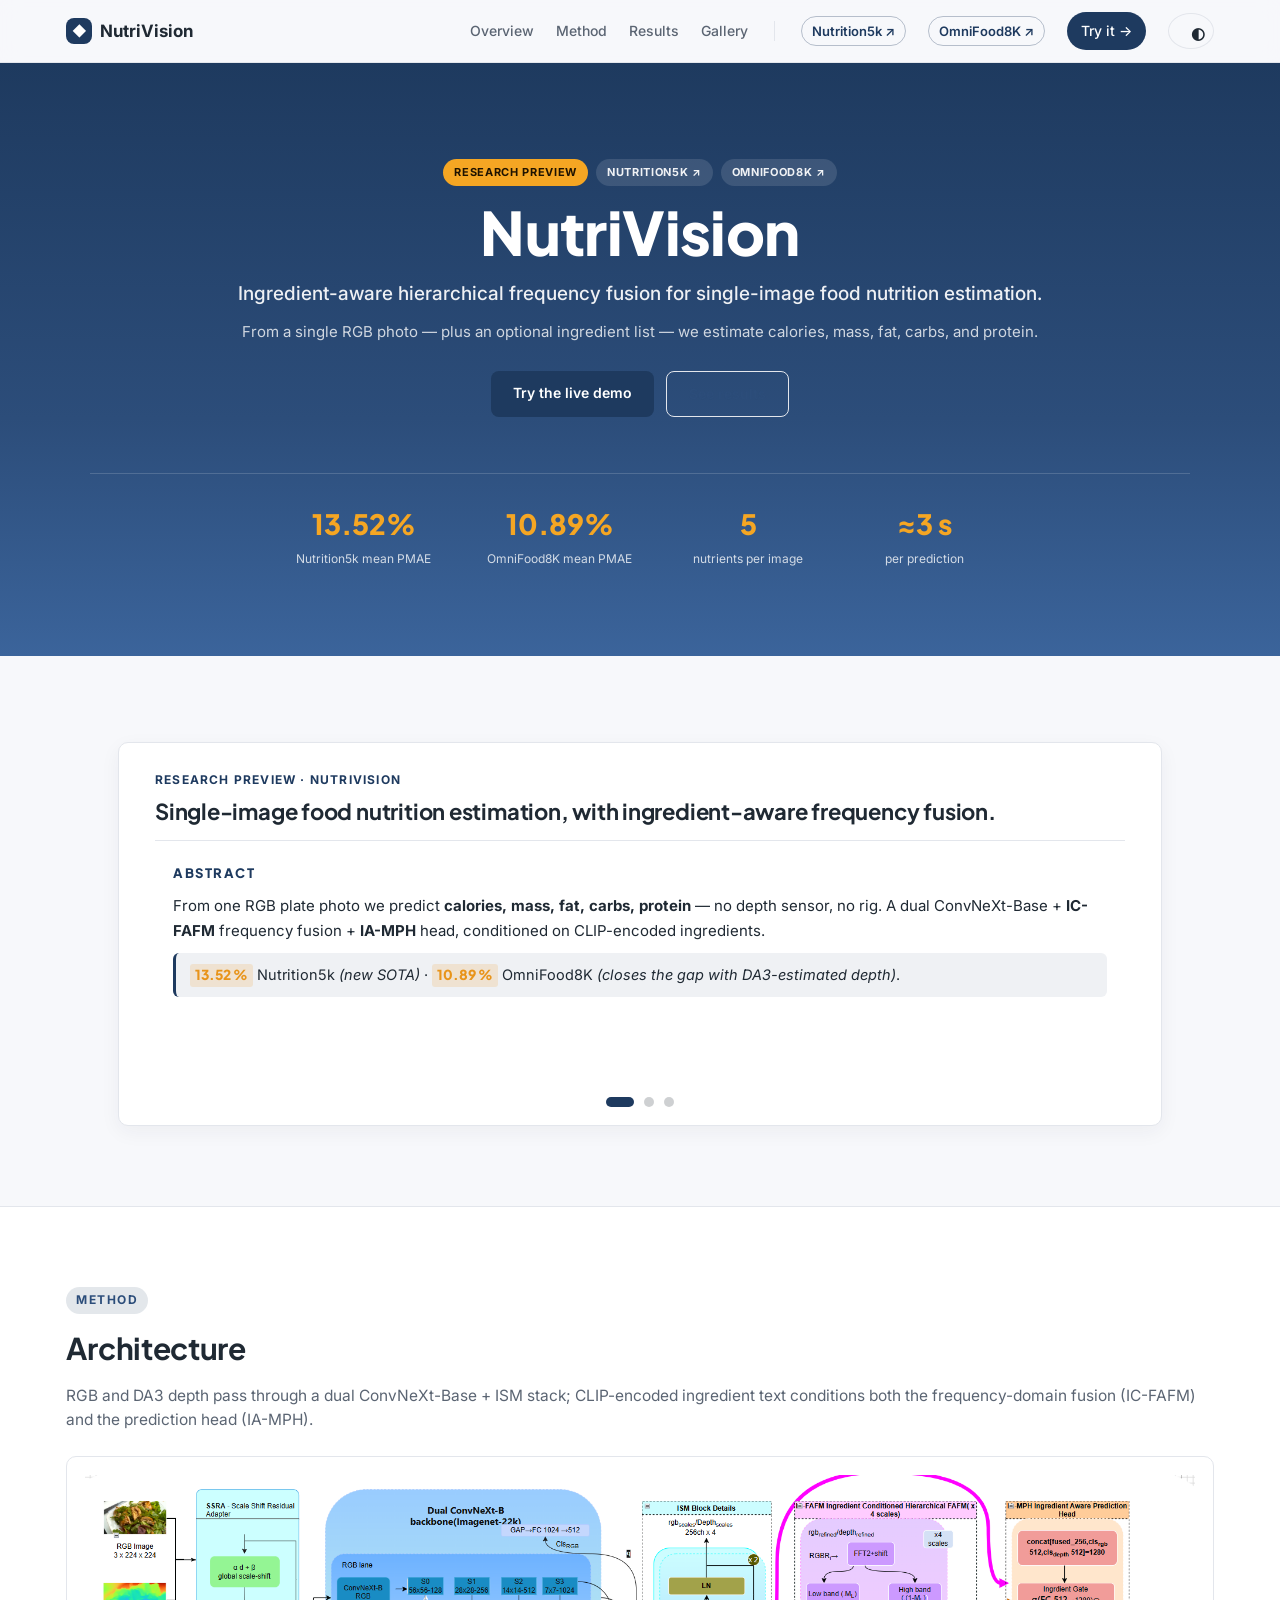
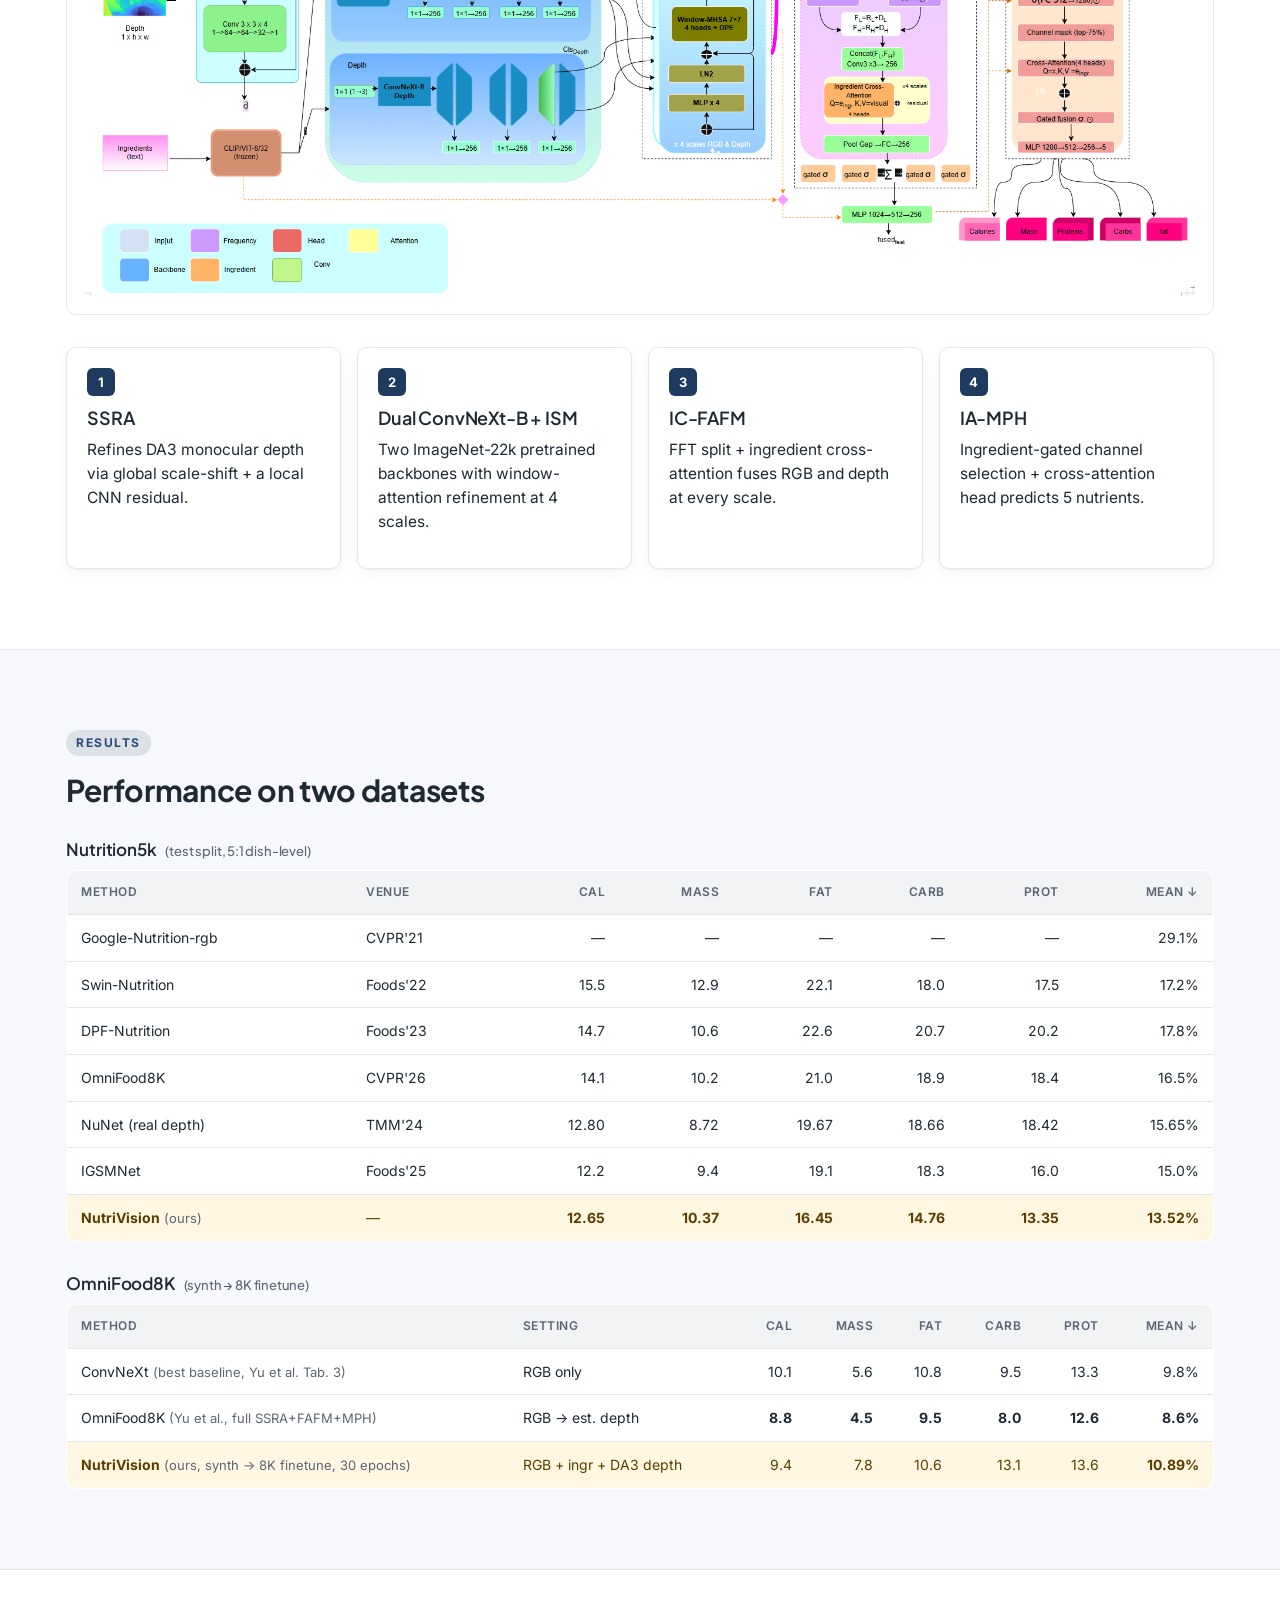
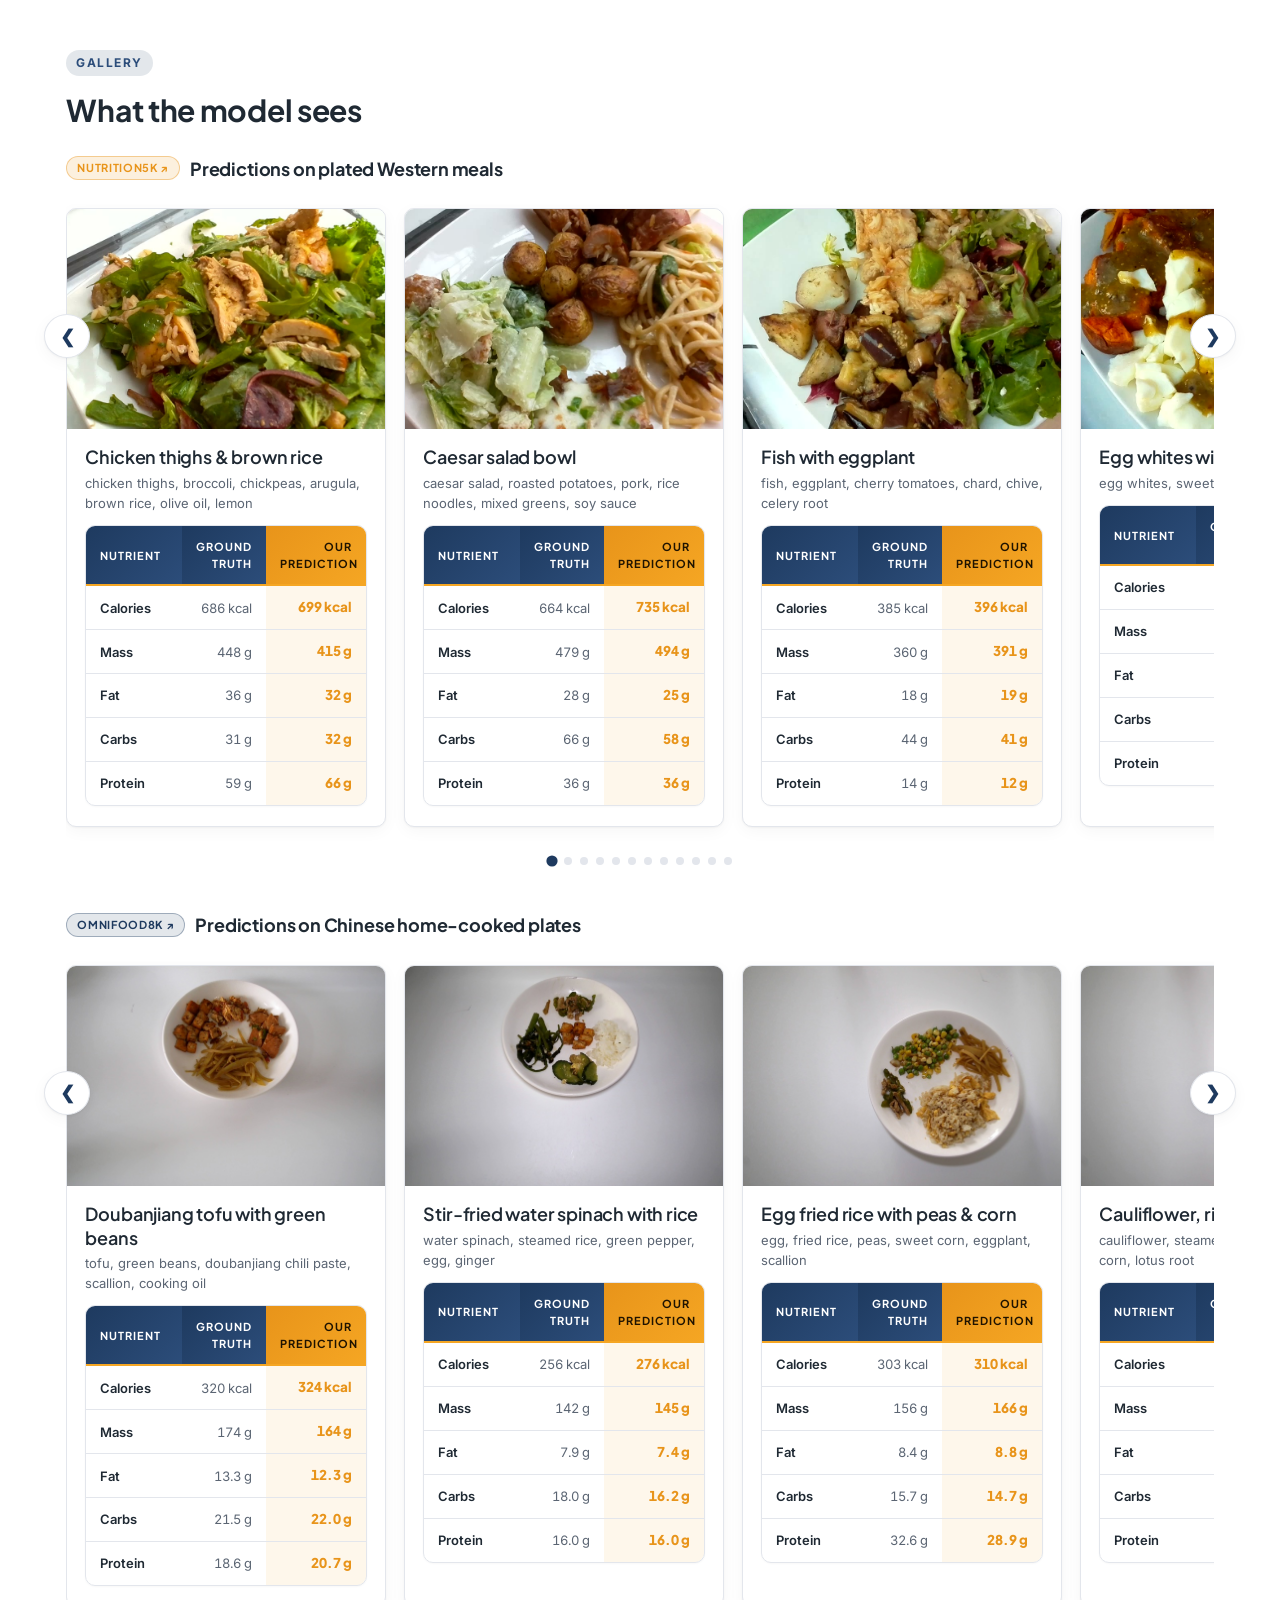
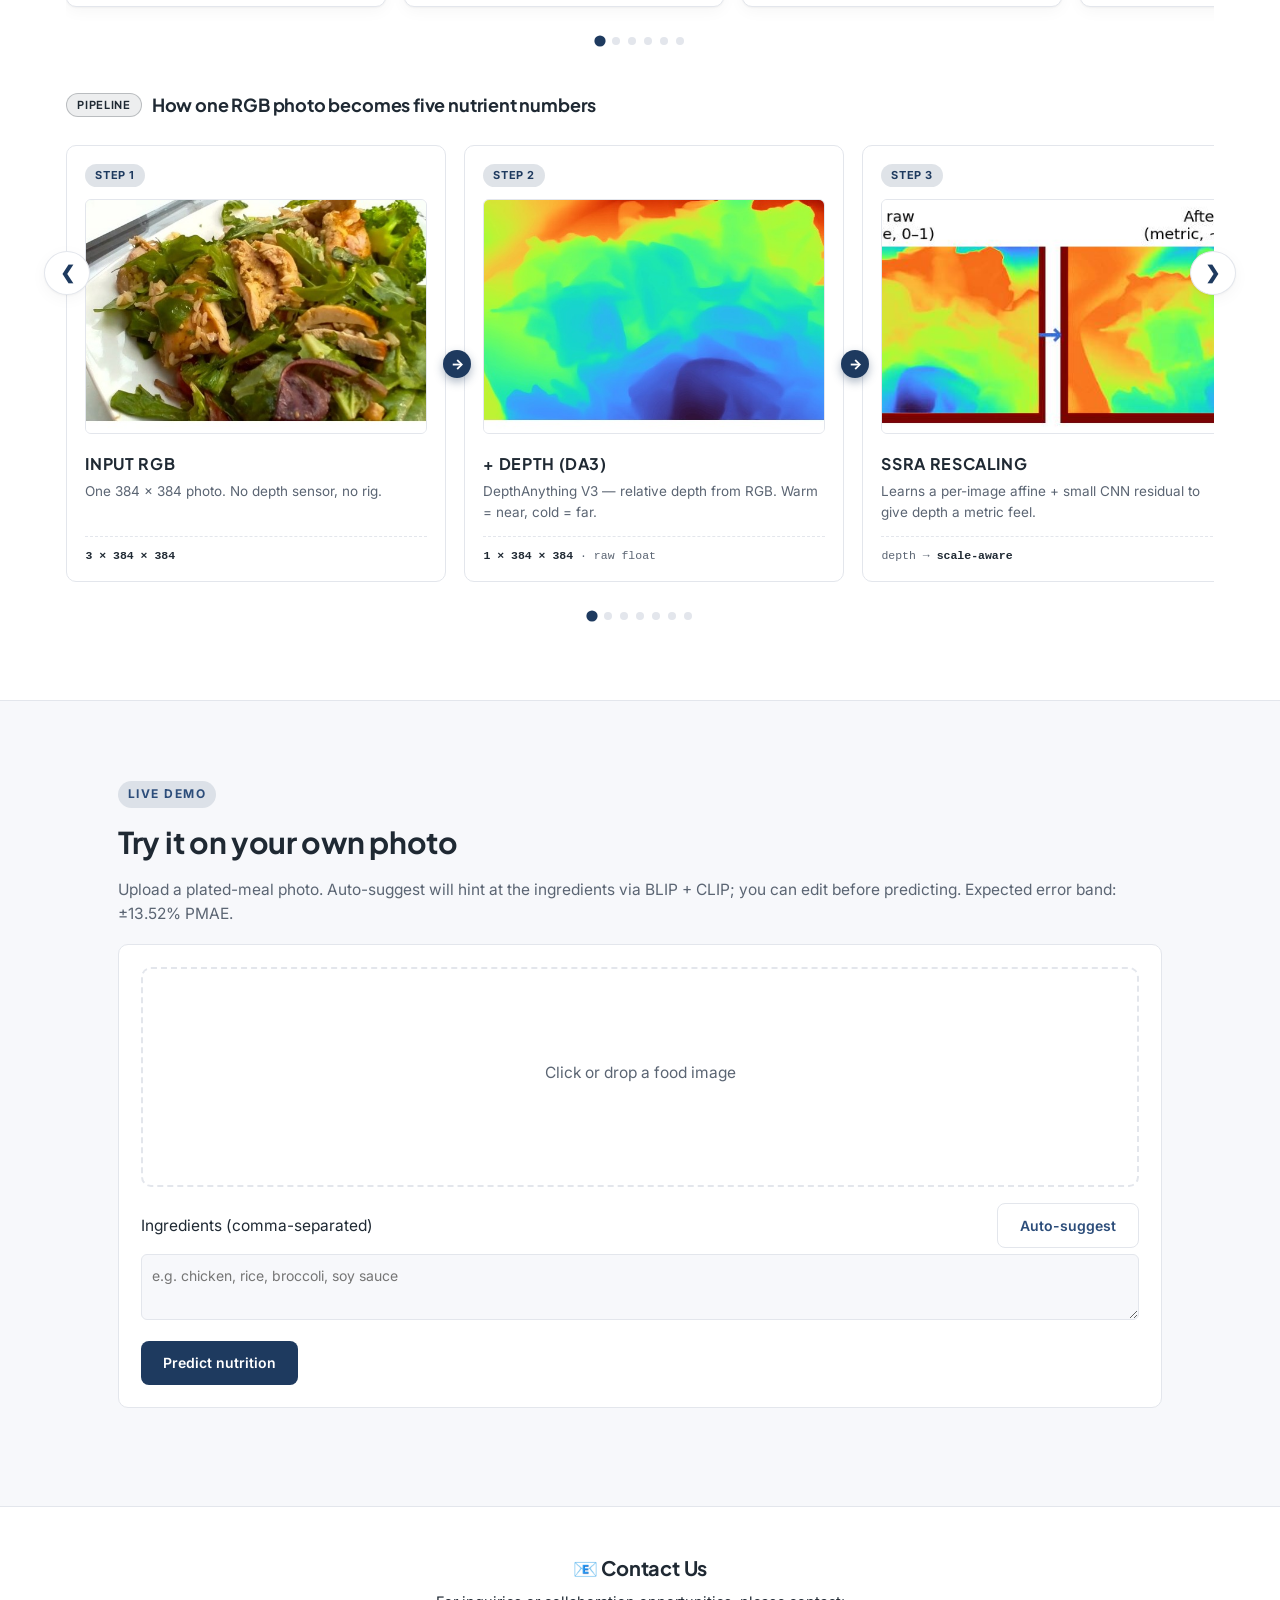
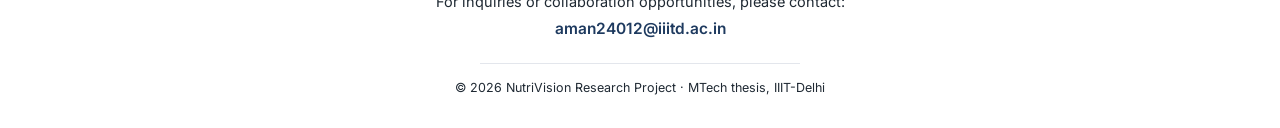
==== commit 4d8bd907: "Remove duplicate dataset-cards section above Gallery The 4 callout cards (Nutrition5k vs OmniFood8K " ====
--- a/index.html
+++ b/index.html
@@ -187,24 +187,6 @@
         <tr class="ours"><td><b>NutriVision</b> <span class="muted small">(ours, synth → 8K finetune, 30 epochs)</span></td><td>RGB + ingr + DA3 depth</td><td>9.4</td><td>7.8</td><td>10.6</td><td>13.1</td><td>13.6</td><td><b>10.89%</b></td></tr>
       </tbody>
     </table>
-    <div class="cards">
-      <div class="callout">
-        <h4>Nutrition5k vs OmniFood8K</h4>
-        <p><b>−3.02%</b> absolute &nbsp;<span class="muted">(18.3% relative)</span></p>
-      </div>
-      <div class="callout">
-        <h4>Nutrition5k vs IGSMNet</h4>
-        <p><b>−1.52%</b> absolute &nbsp;<span class="muted">(10.1% relative)</span></p>
-      </div>
-      <div class="callout">
-        <h4>Nutrition5k vs NuNet (real depth)</h4>
-        <p><b>−2.17%</b> absolute &nbsp;<span class="muted">— with estimated depth only</span></p>
-      </div>
-      <div class="callout">
-        <h4>OmniFood8K mean PMAE</h4>
-        <p><b>10.89%</b> &nbsp;<span class="muted">— synth → 8K finetune</span></p>
-      </div>
-    </div>
   </div>
 </section>
 
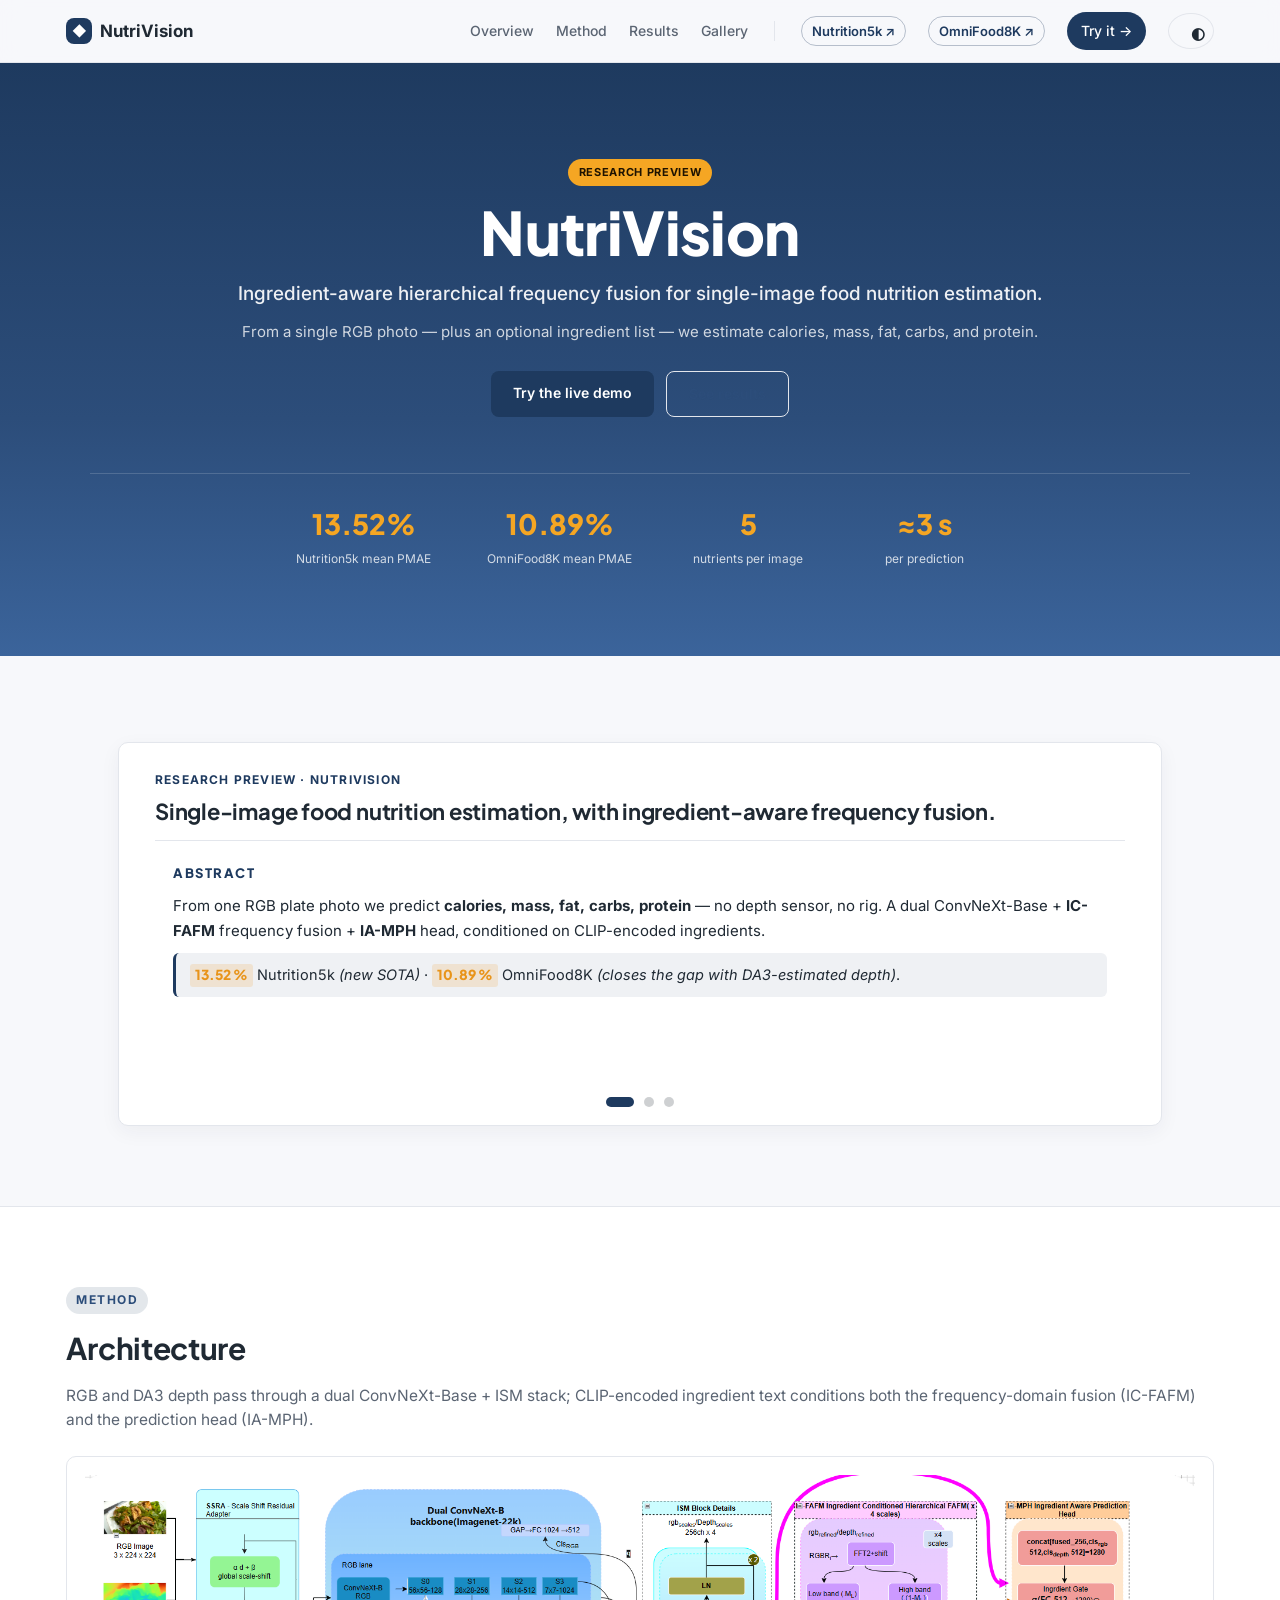
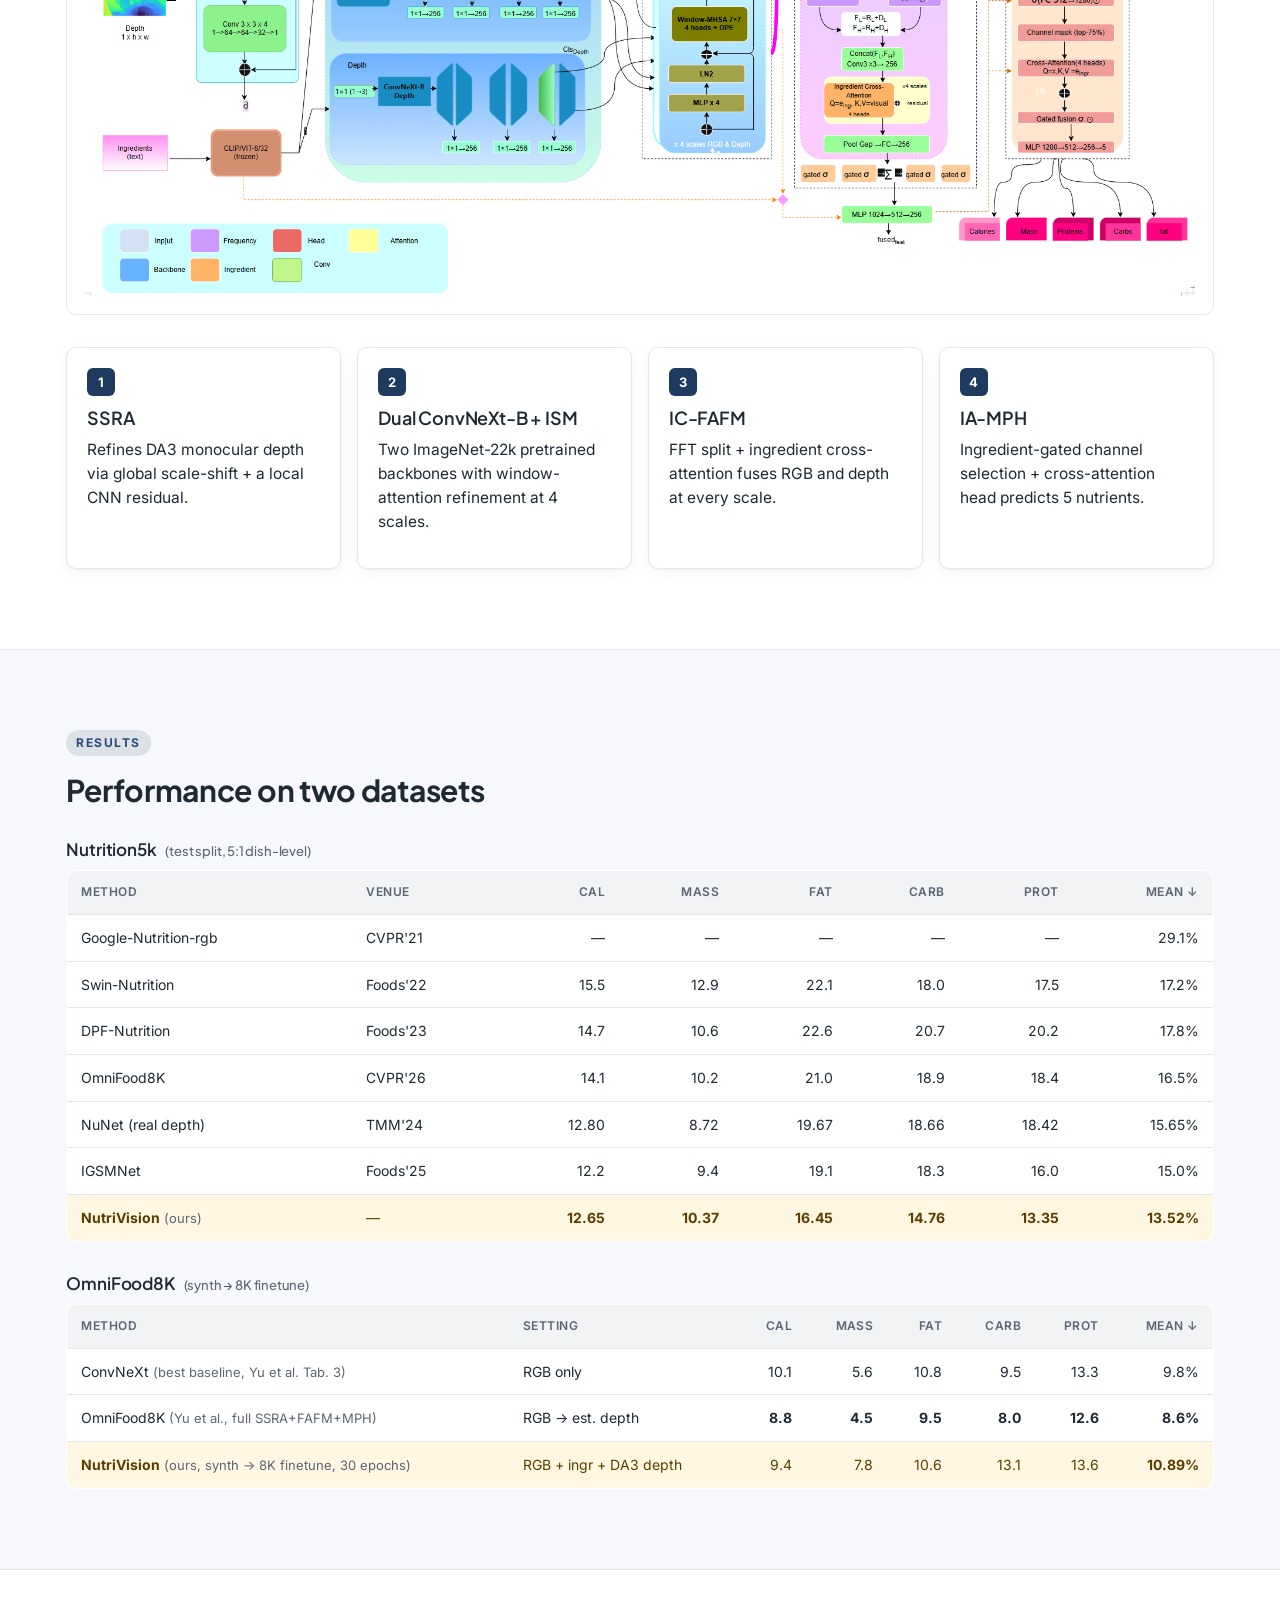
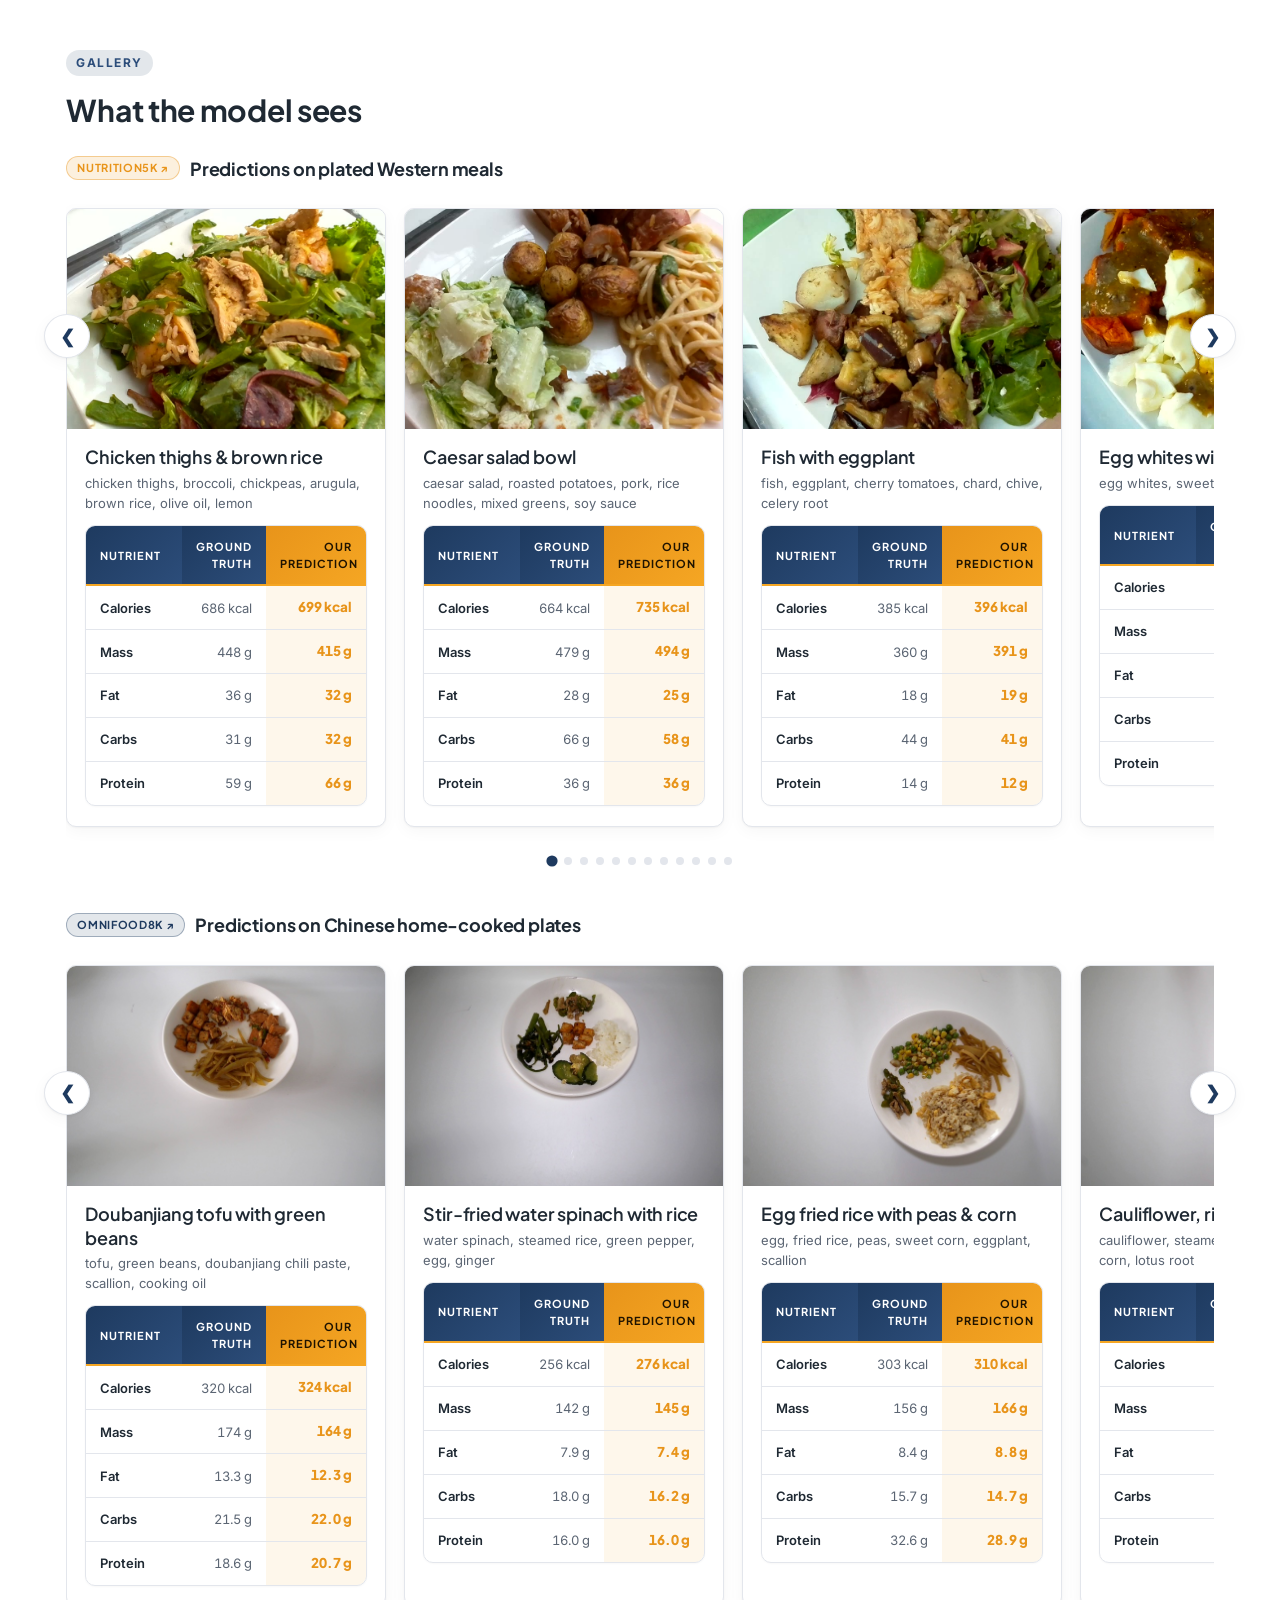
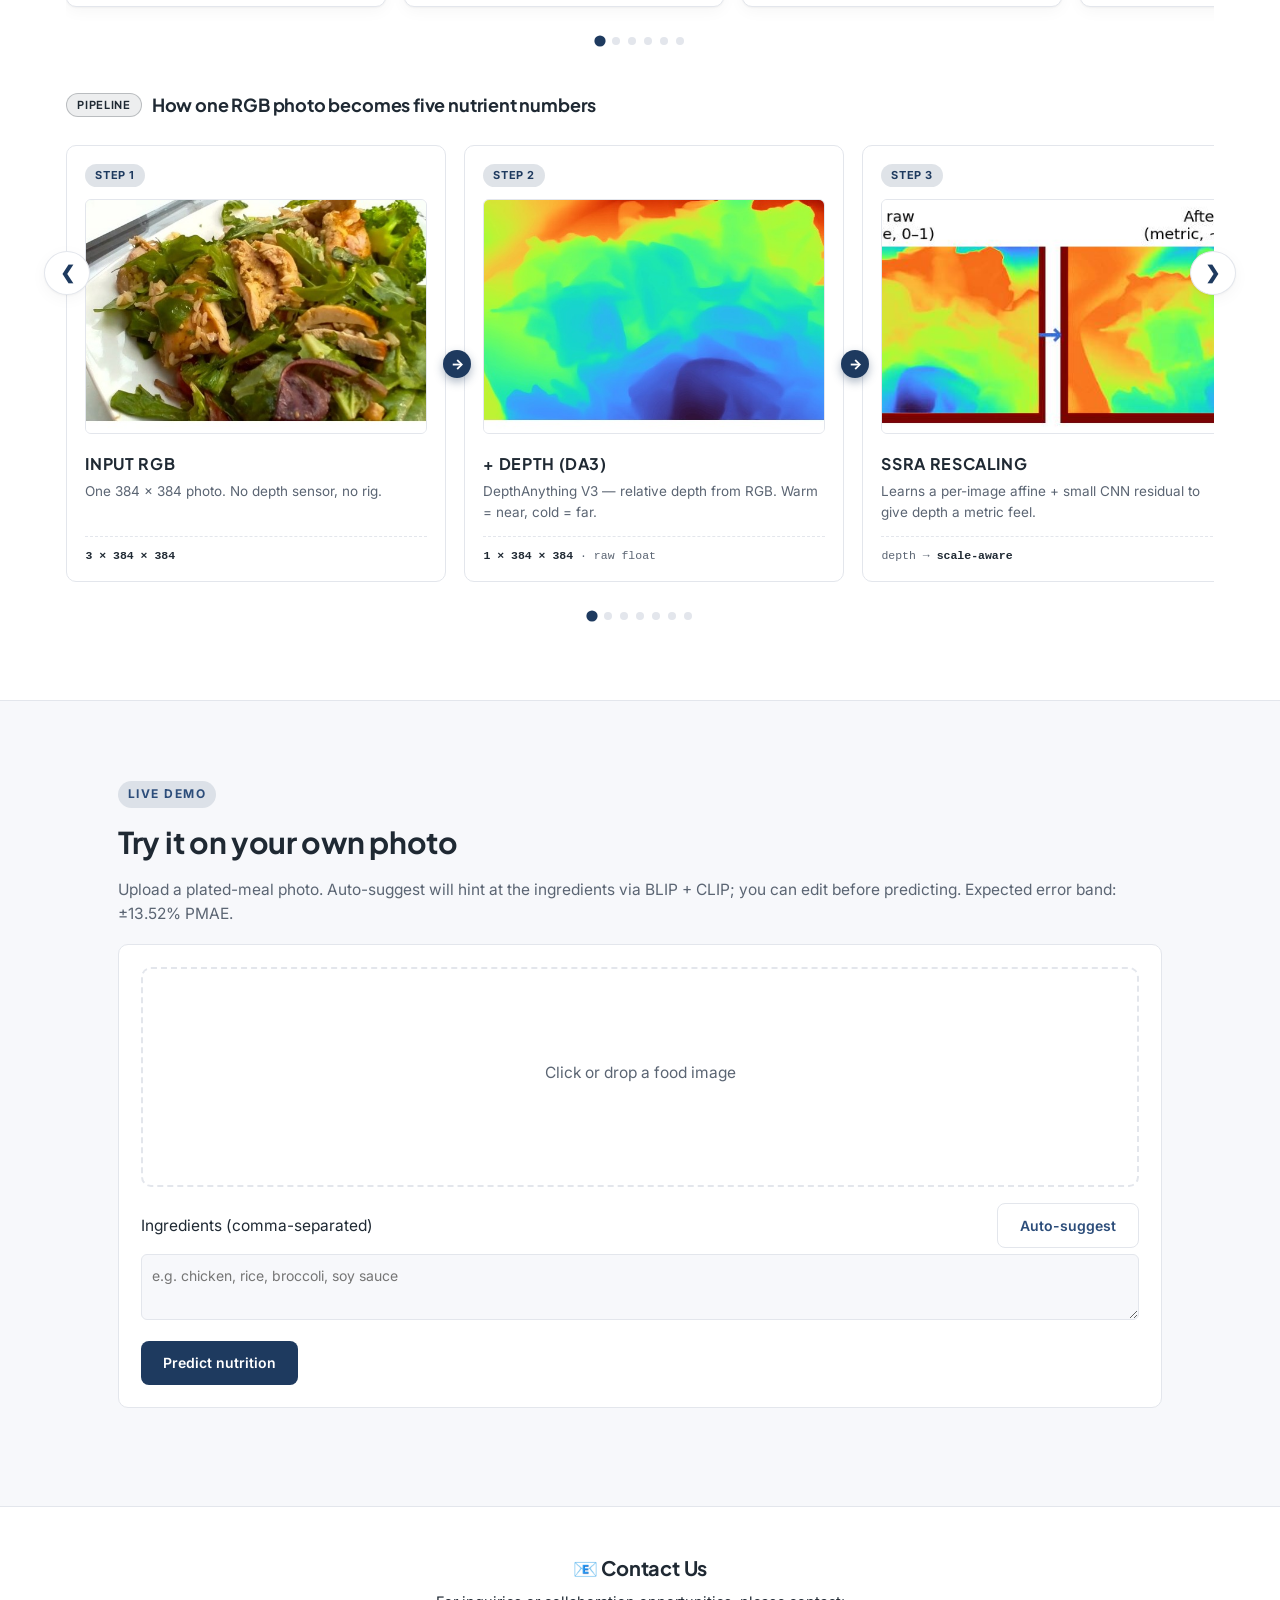
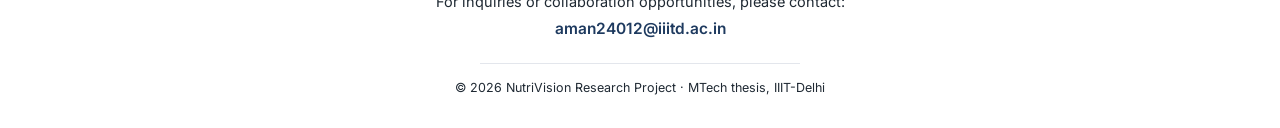
==== commit 1424efce: "Remove duplicate dataset badges from hero (kept in nav + Gallery) The Nutrition5k / OmniFood8K link " ====
--- a/index.html
+++ b/index.html
@@ -38,8 +38,6 @@
   <div class="container">
     <div class="badges">
       <span class="badge accent">Research preview</span>
-      <a class="badge" href="https://github.com/google-research-datasets/Nutrition5k#download-data" target="_blank" rel="noopener">Nutrition5k ↗</a>
-      <a class="badge" href="https://yudongjian.github.io/OmniFood8K-food/" target="_blank" rel="noopener">OmniFood8K ↗</a>
     </div>
     <h1>NutriVision</h1>
     <p class="tag">Ingredient-aware hierarchical frequency fusion for single-image food nutrition estimation.</p>
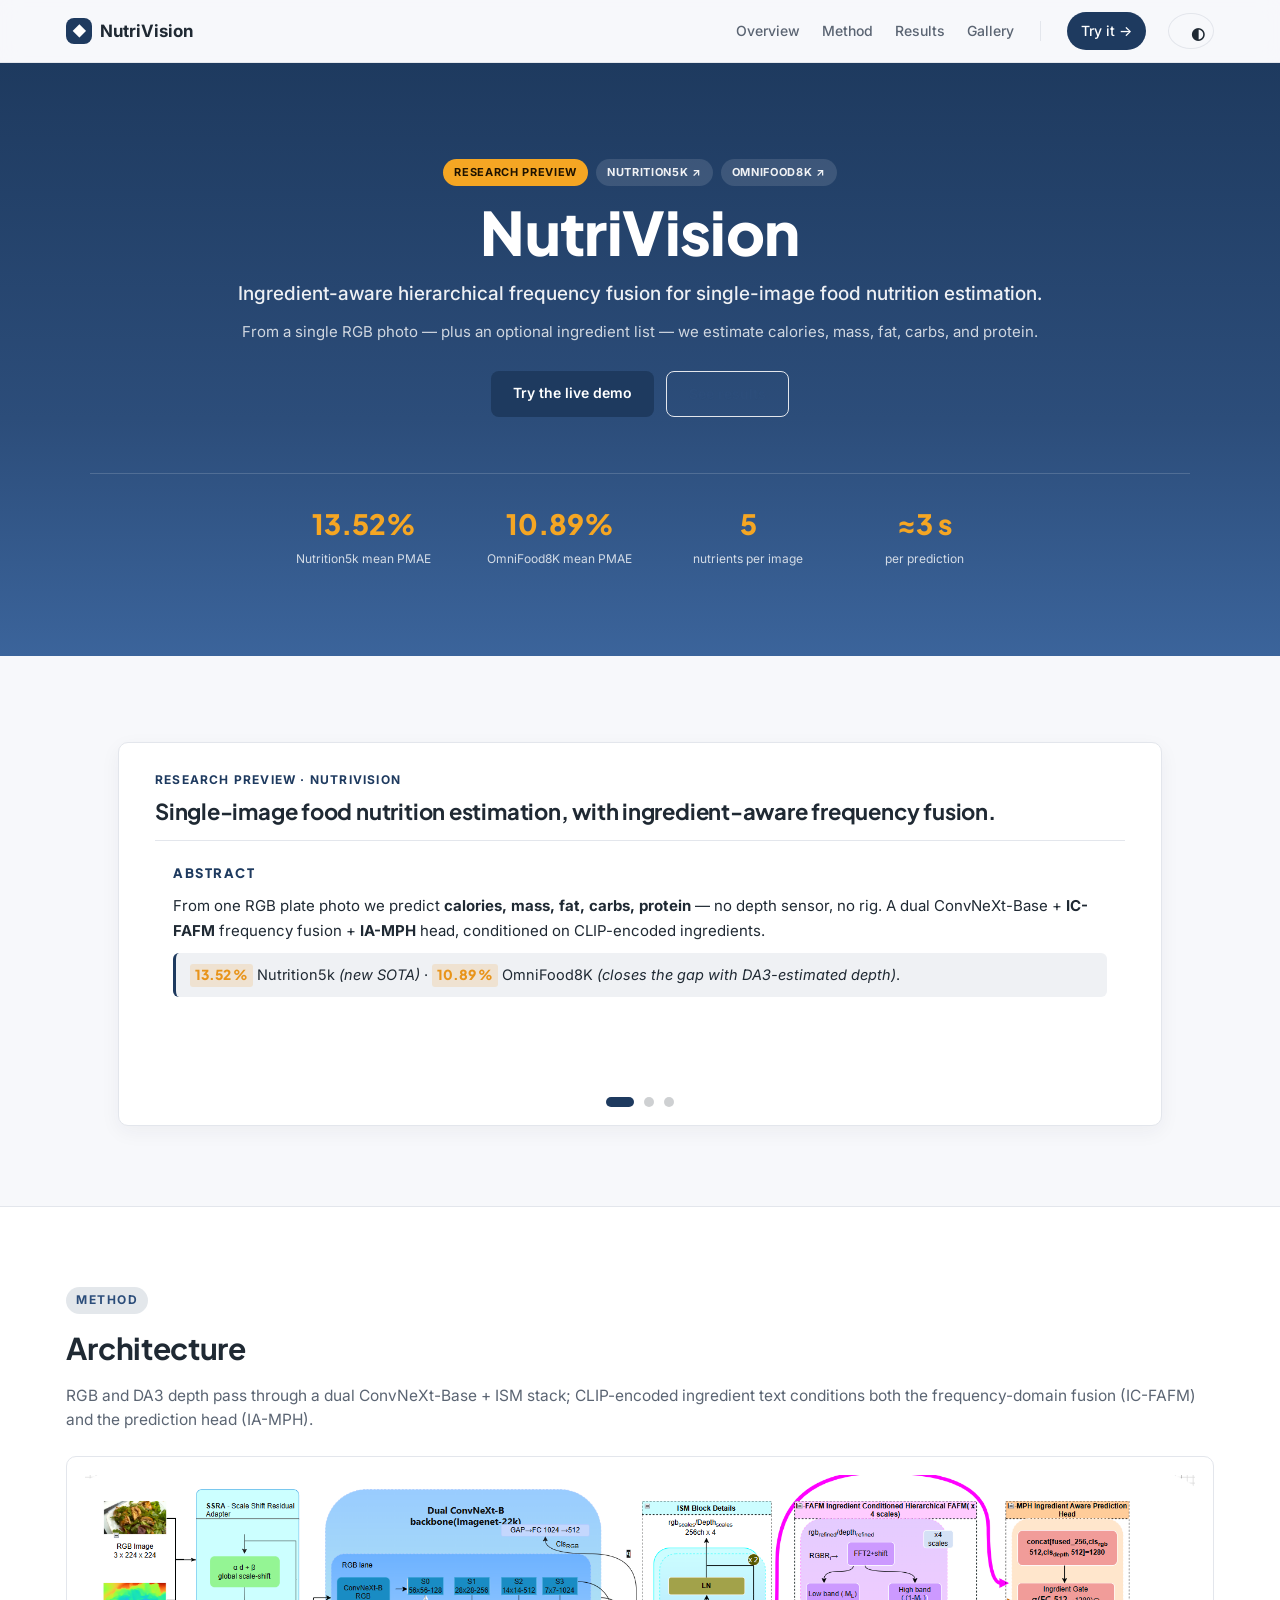
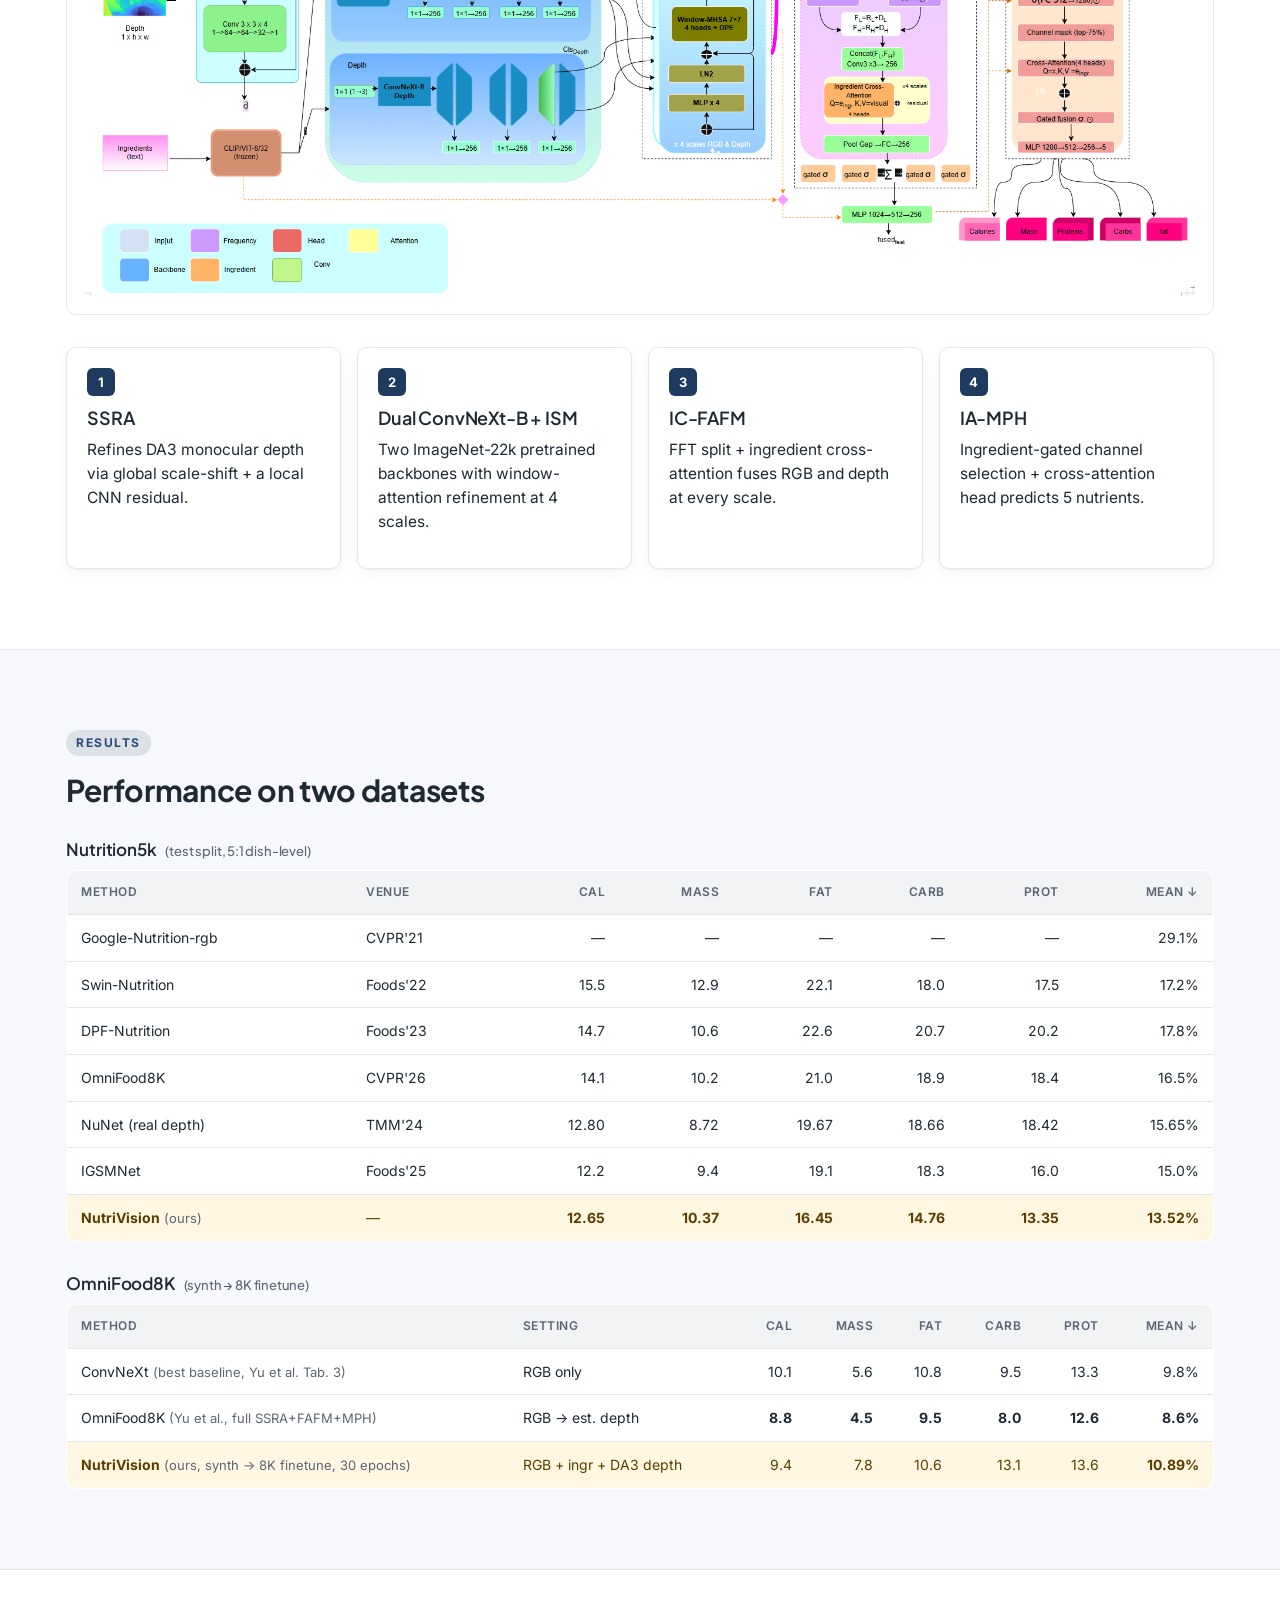
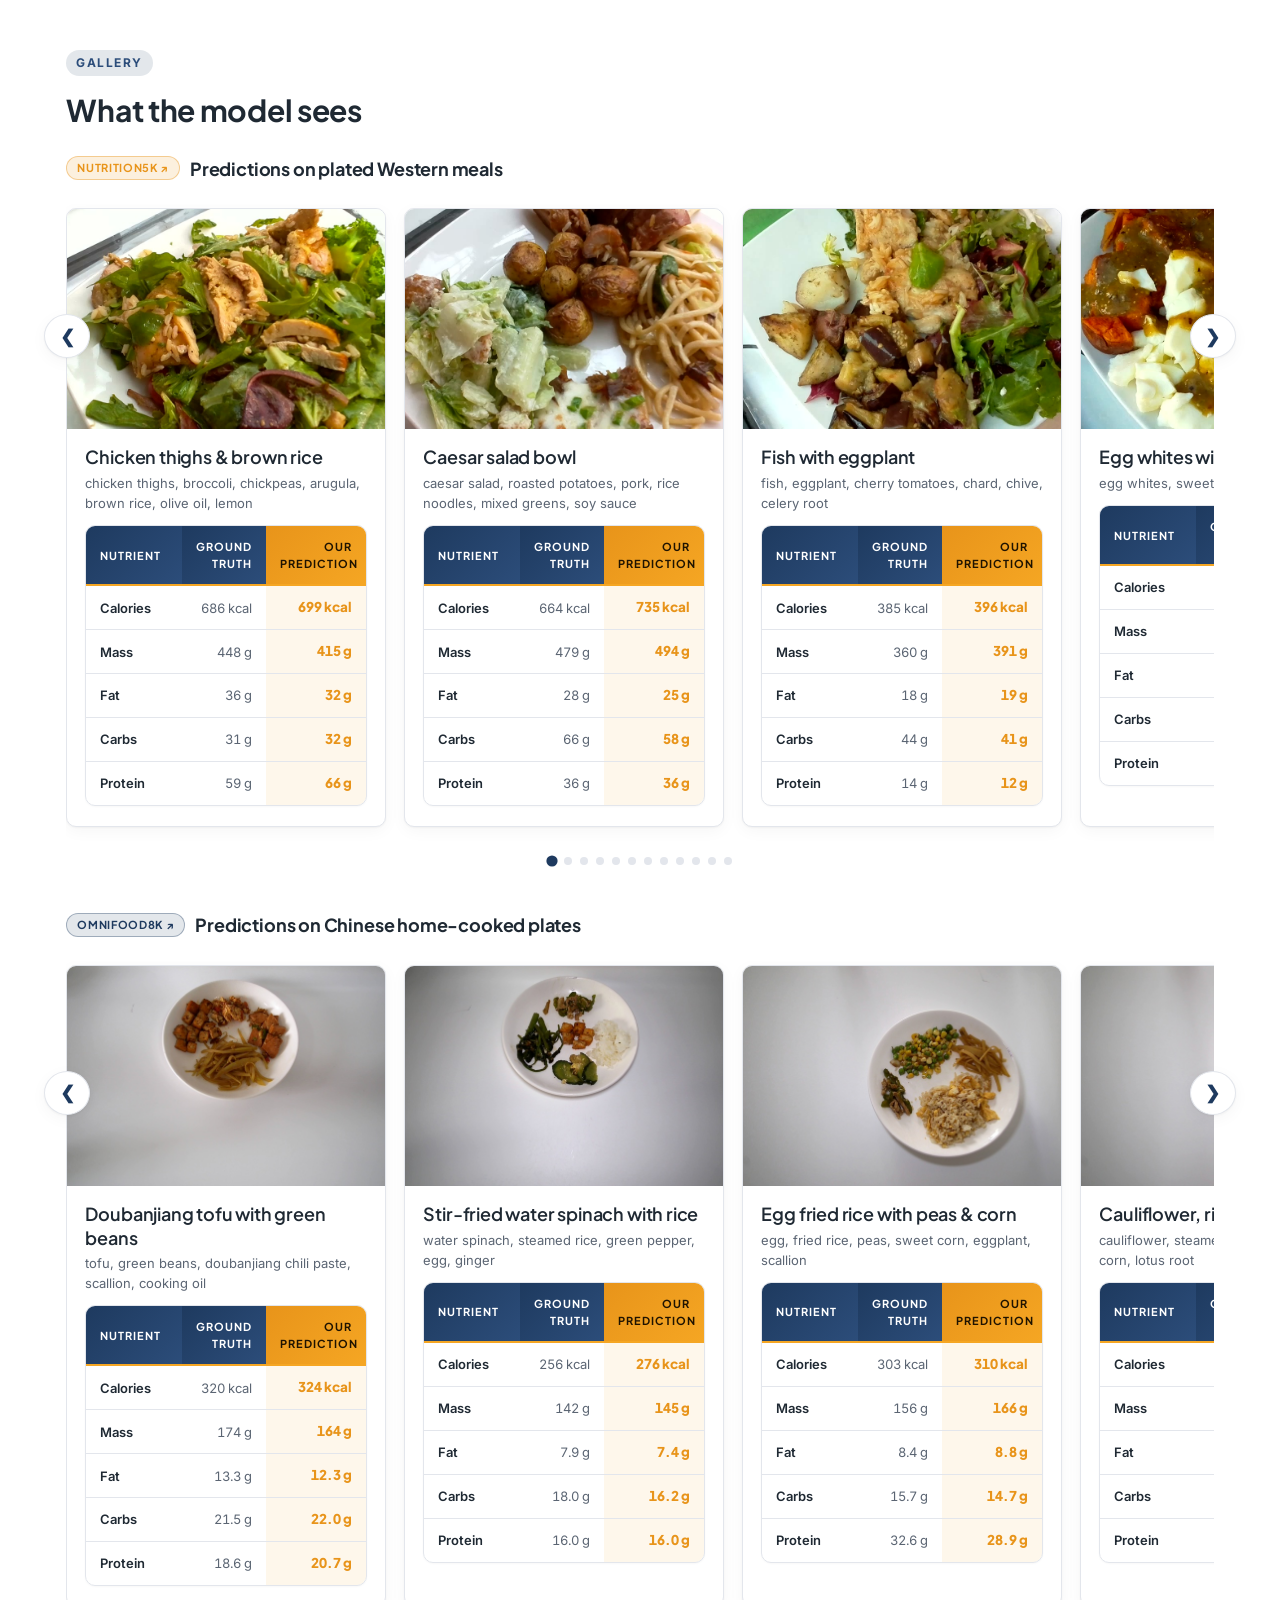
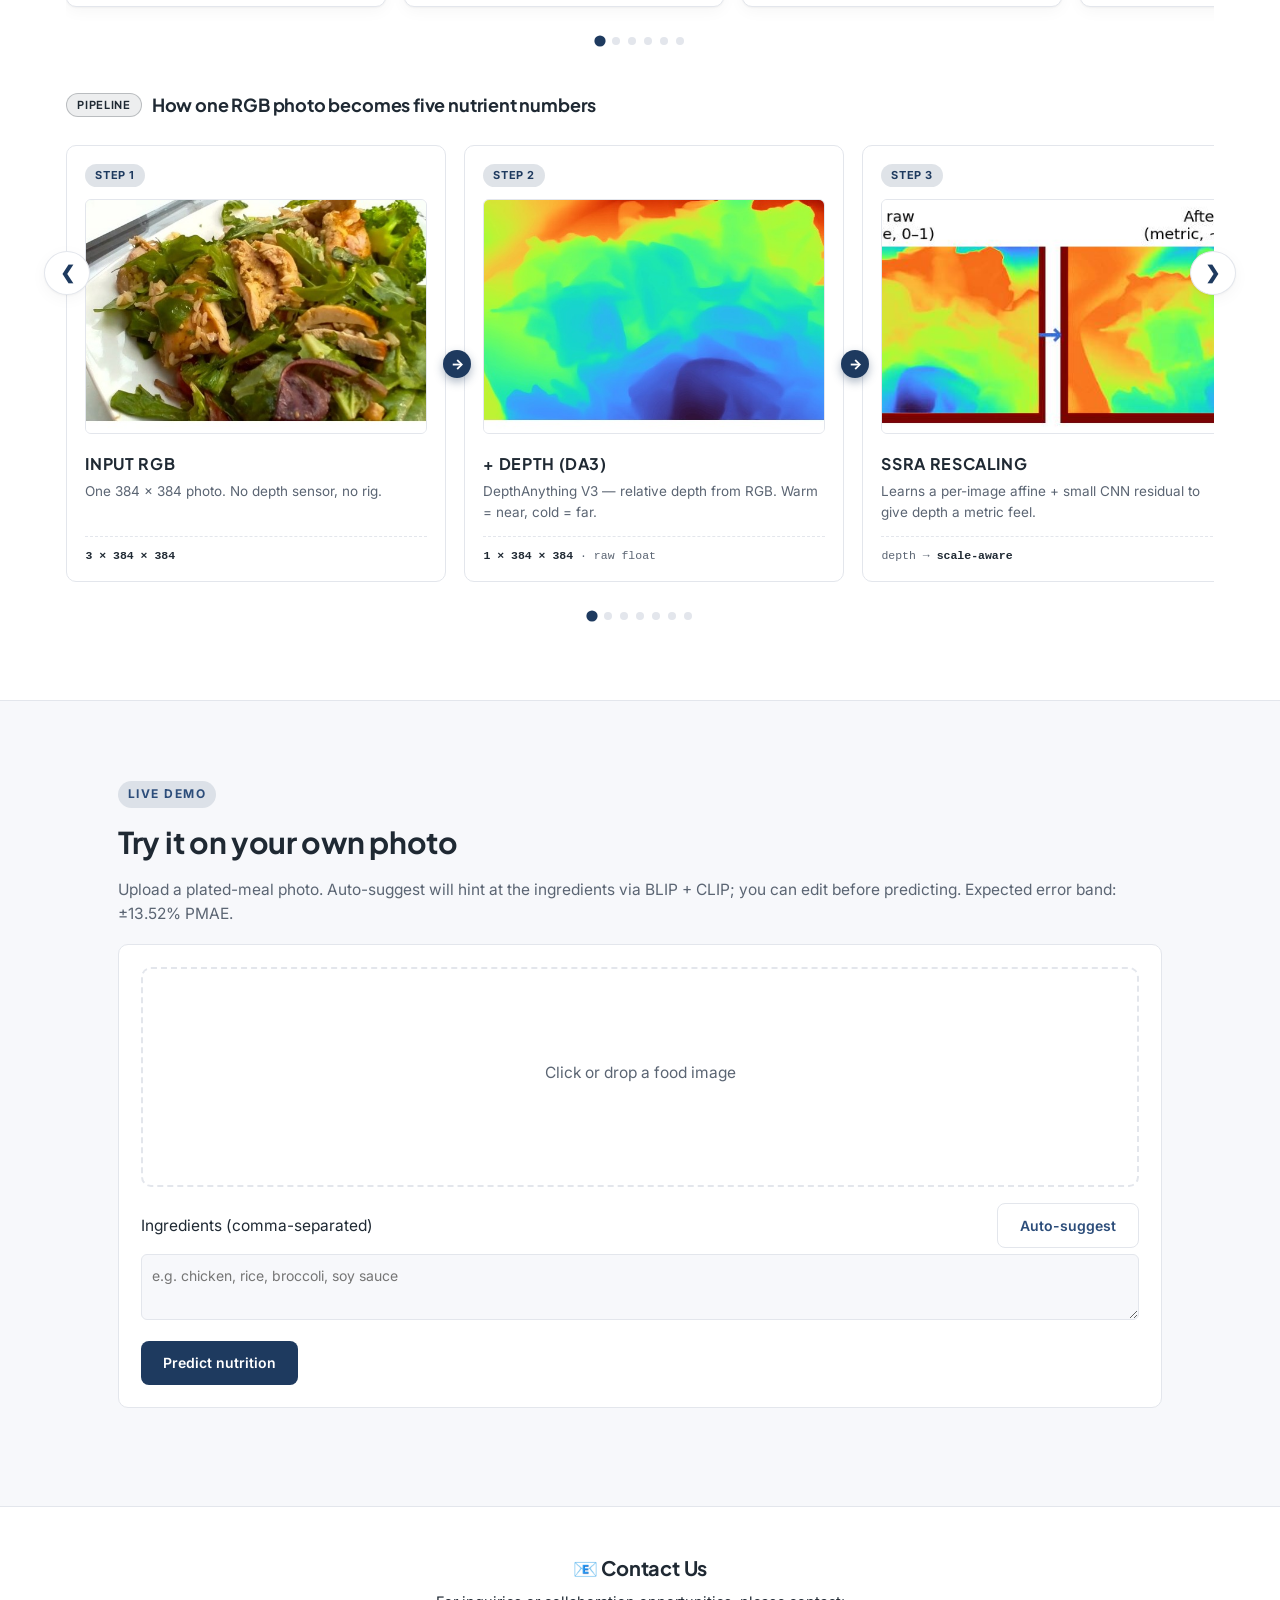
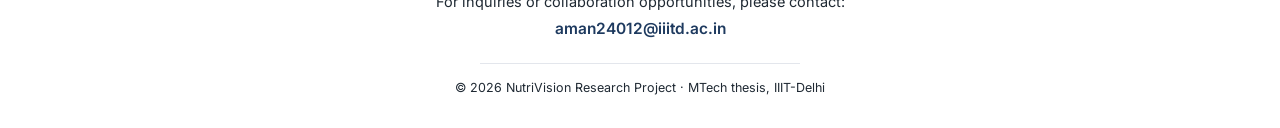
==== commit 3315d814: "Move dataset badges out of nav, keep them in hero (correction) Previous commit removed the hero badg" ====
--- a/index.html
+++ b/index.html
@@ -26,8 +26,6 @@
       <a href="#results">Results</a>
       <a href="#gallery">Gallery</a>
       <span class="nav-sep"></span>
-      <a href="https://github.com/google-research-datasets/Nutrition5k#download-data" target="_blank" rel="noopener" class="ds-link">Nutrition5k ↗</a>
-      <a href="https://yudongjian.github.io/OmniFood8K-food/" target="_blank" rel="noopener" class="ds-link">OmniFood8K ↗</a>
       <a href="#demo" class="cta">Try it →</a>
       <button id="theme-btn" class="theme-btn" title="Cycle theme">◐</button>
     </div>
@@ -38,6 +36,8 @@
   <div class="container">
     <div class="badges">
       <span class="badge accent">Research preview</span>
+      <a class="badge" href="https://github.com/google-research-datasets/Nutrition5k#download-data" target="_blank" rel="noopener">Nutrition5k ↗</a>
+      <a class="badge" href="https://yudongjian.github.io/OmniFood8K-food/" target="_blank" rel="noopener">OmniFood8K ↗</a>
     </div>
     <h1>NutriVision</h1>
     <p class="tag">Ingredient-aware hierarchical frequency fusion for single-image food nutrition estimation.</p>
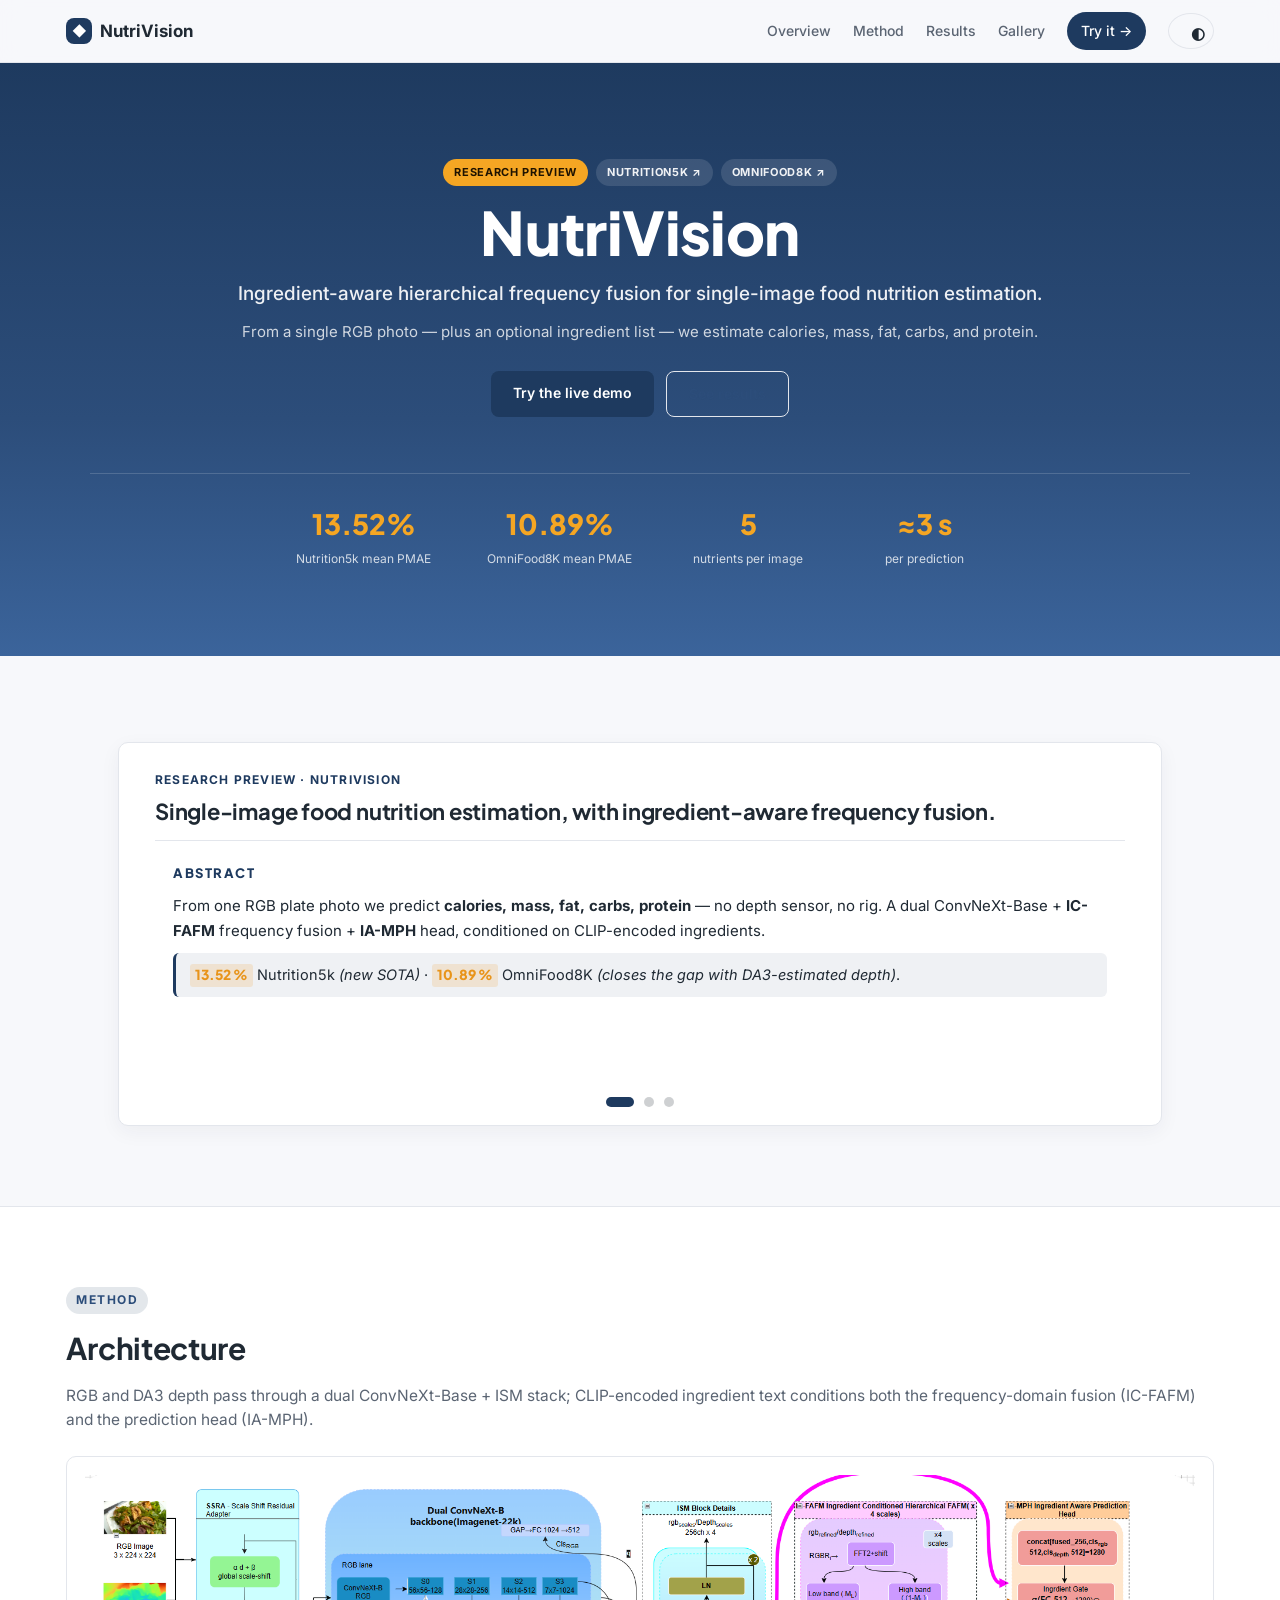
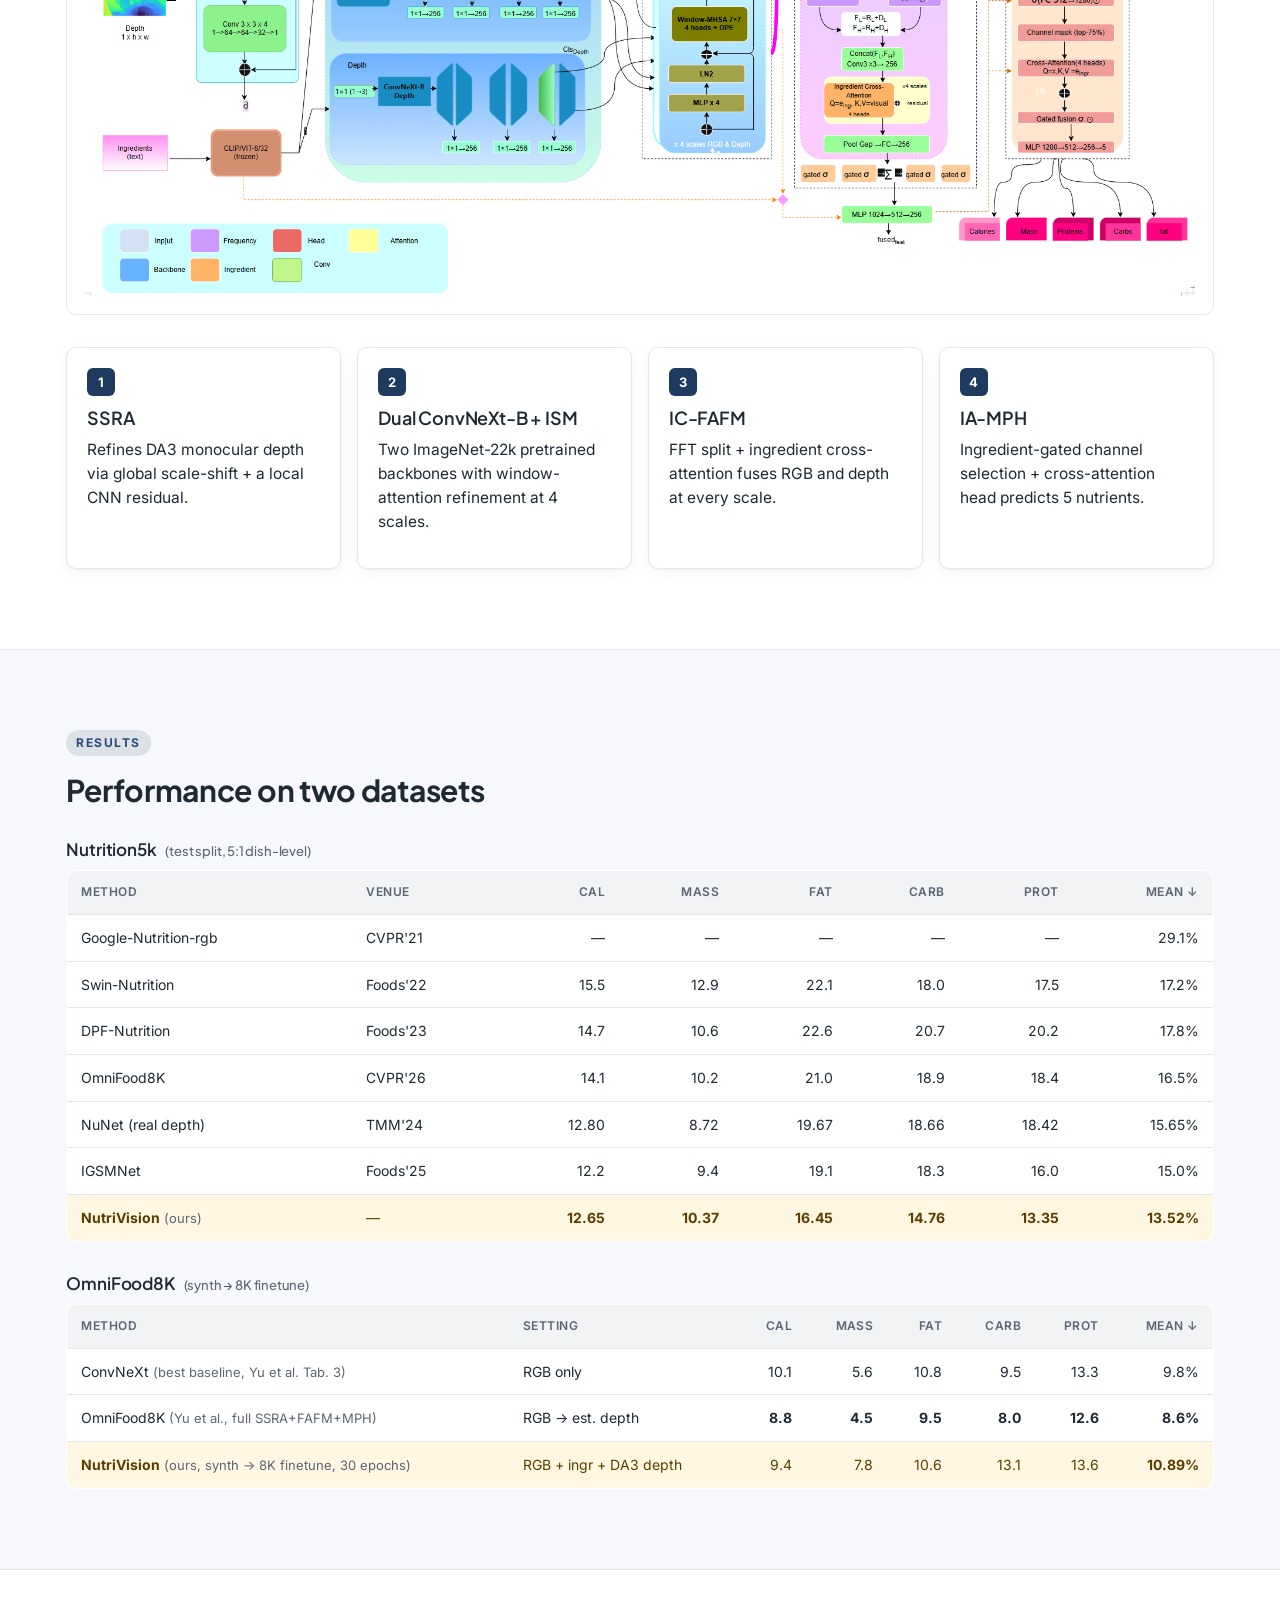
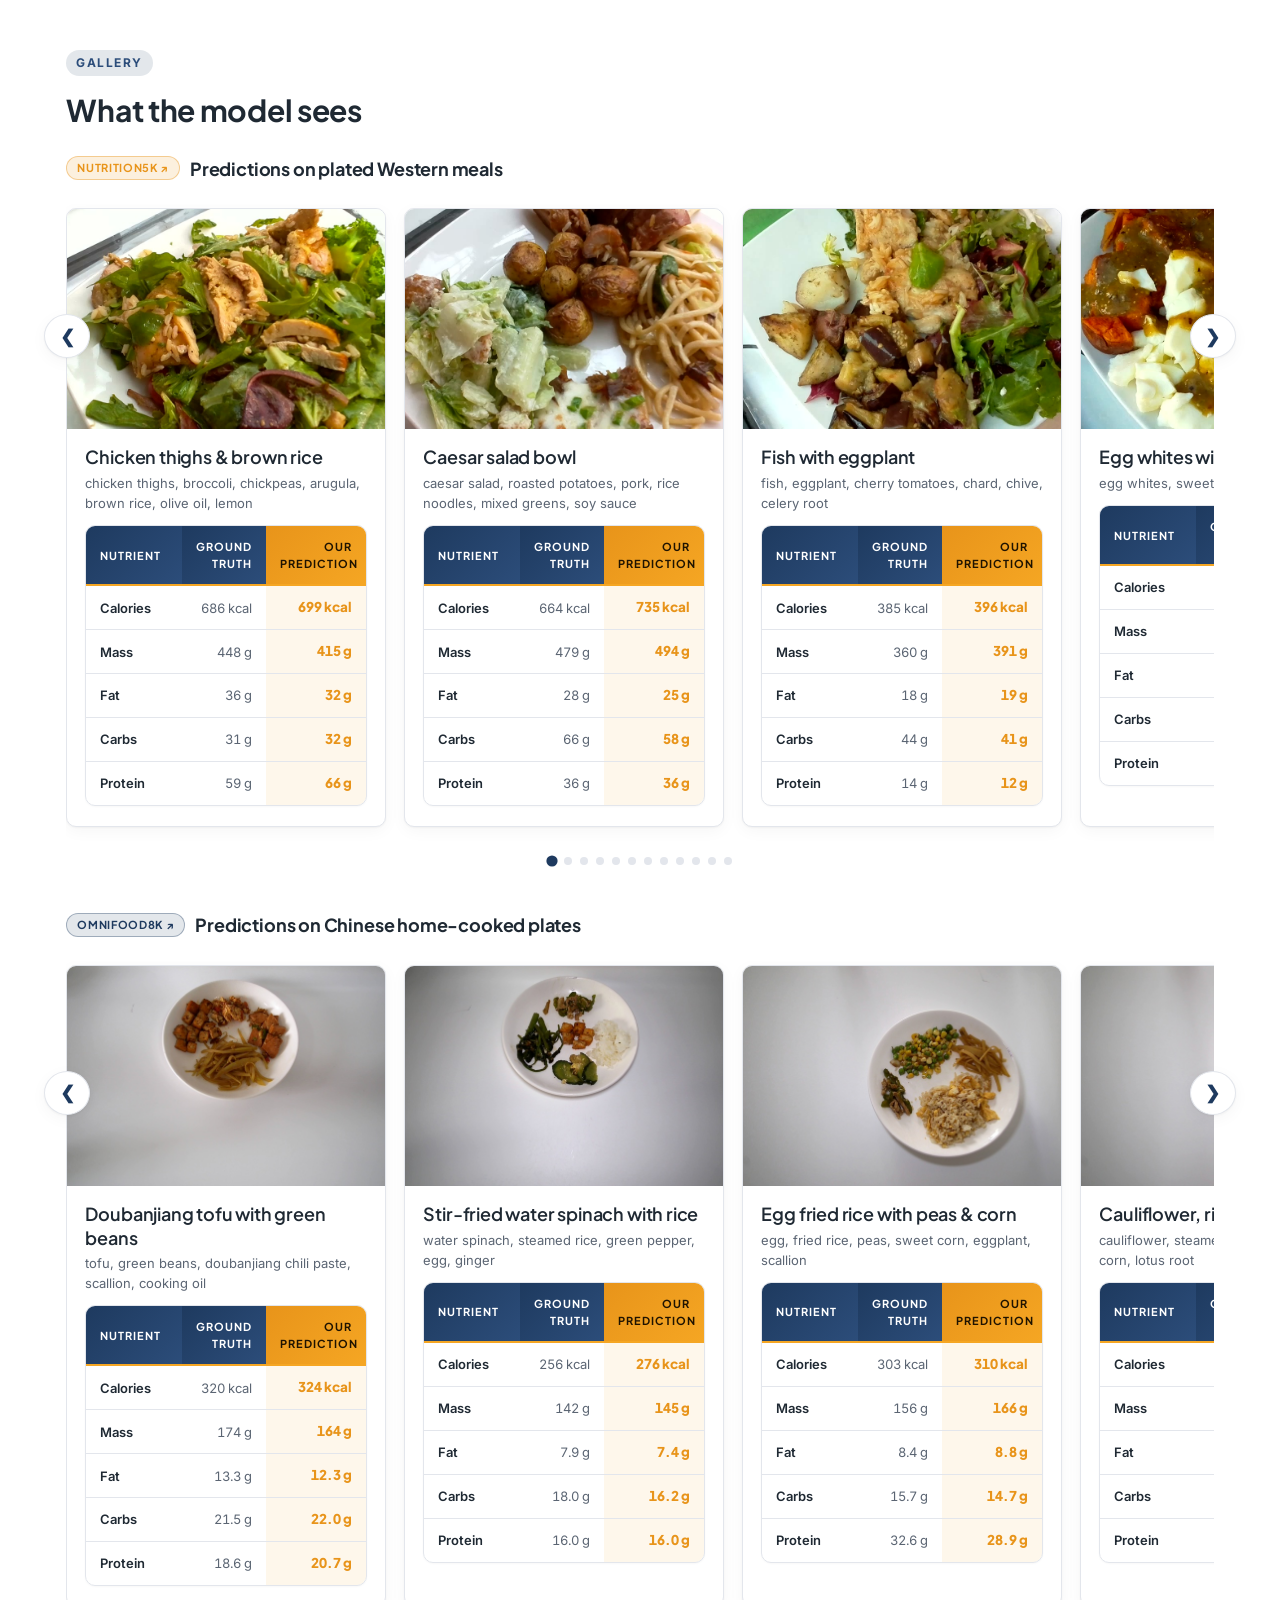
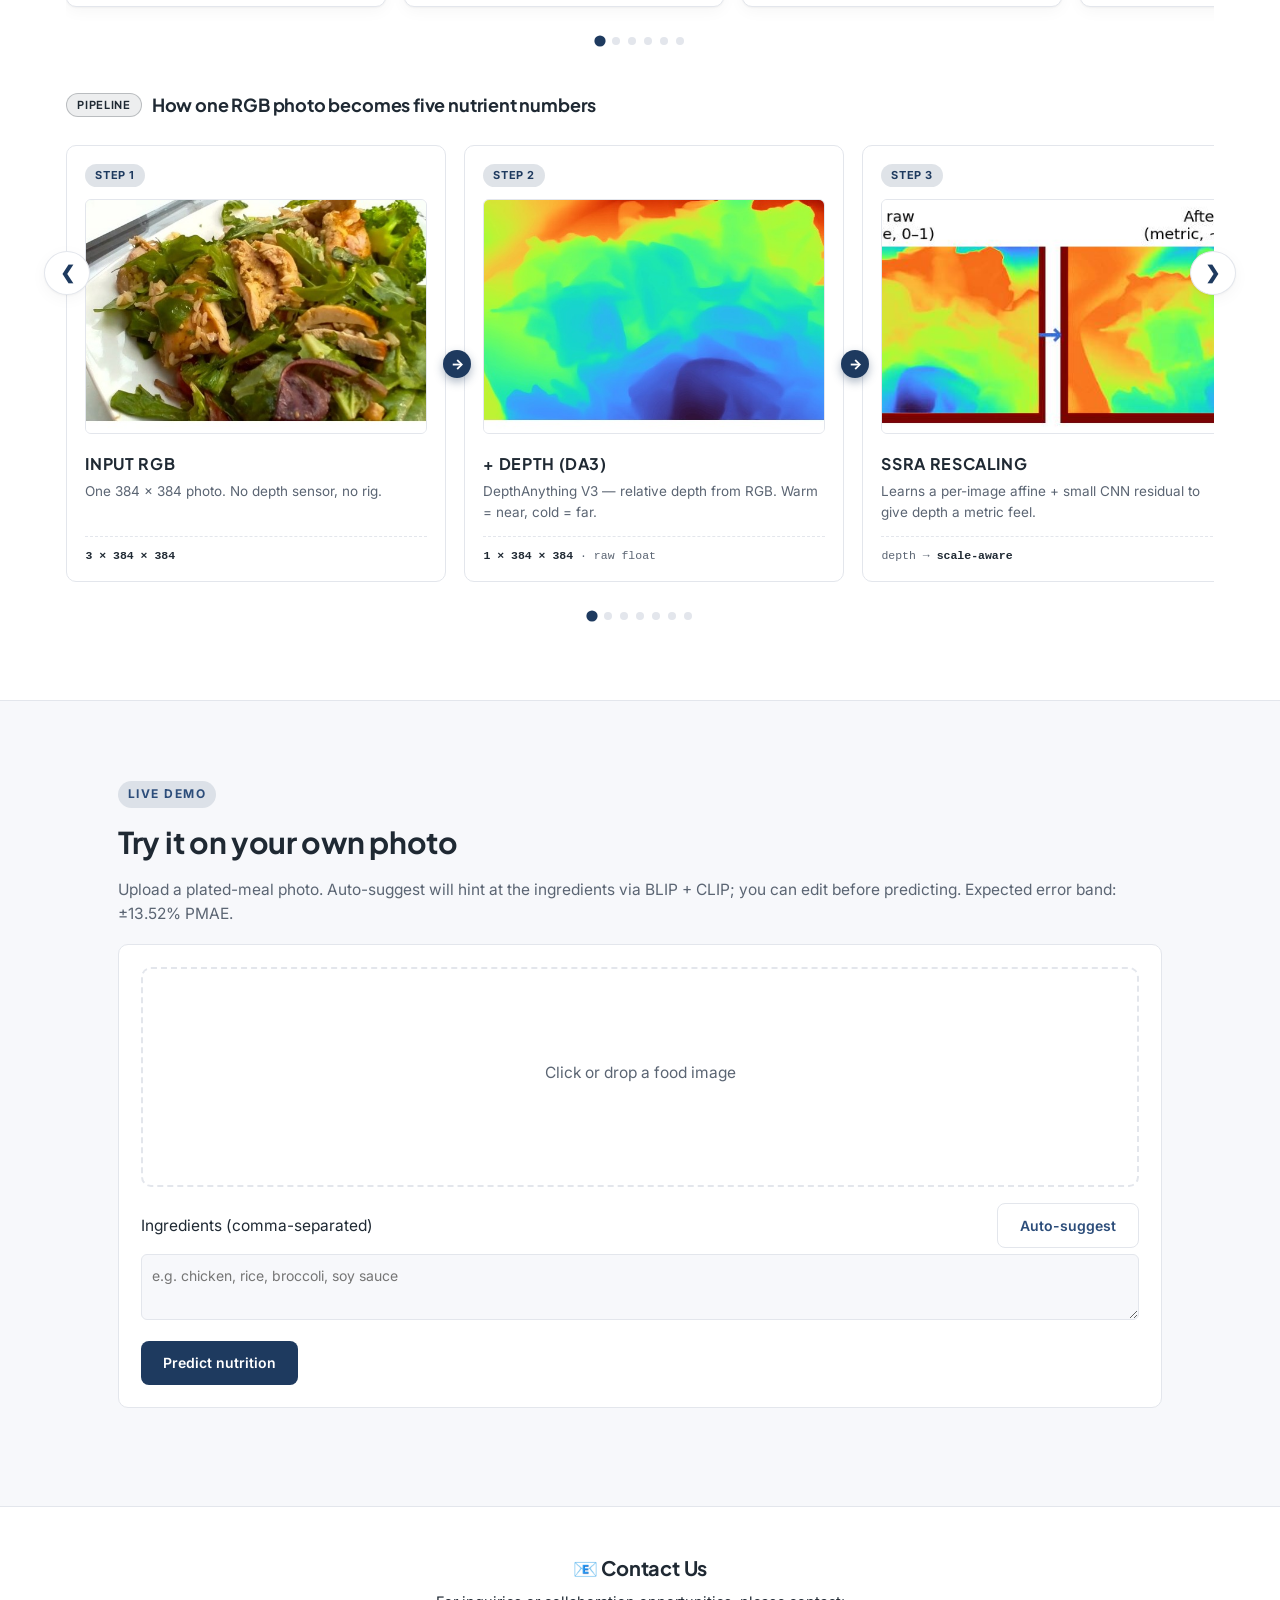
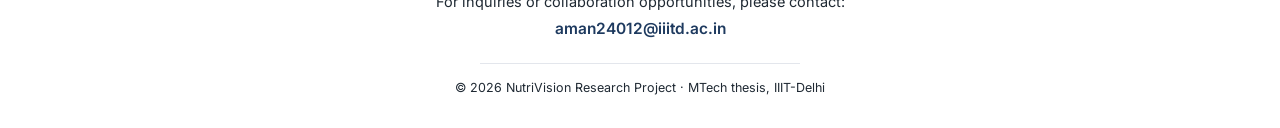
==== commit 94b8527c: "Remove orphan nav-sep between Gallery and Try-it When the dataset badges were moved out of the nav, " ====
--- a/index.html
+++ b/index.html
@@ -25,7 +25,6 @@
       <a href="#method">Method</a>
       <a href="#results">Results</a>
       <a href="#gallery">Gallery</a>
-      <span class="nav-sep"></span>
       <a href="#demo" class="cta">Try it →</a>
       <button id="theme-btn" class="theme-btn" title="Cycle theme">◐</button>
     </div>
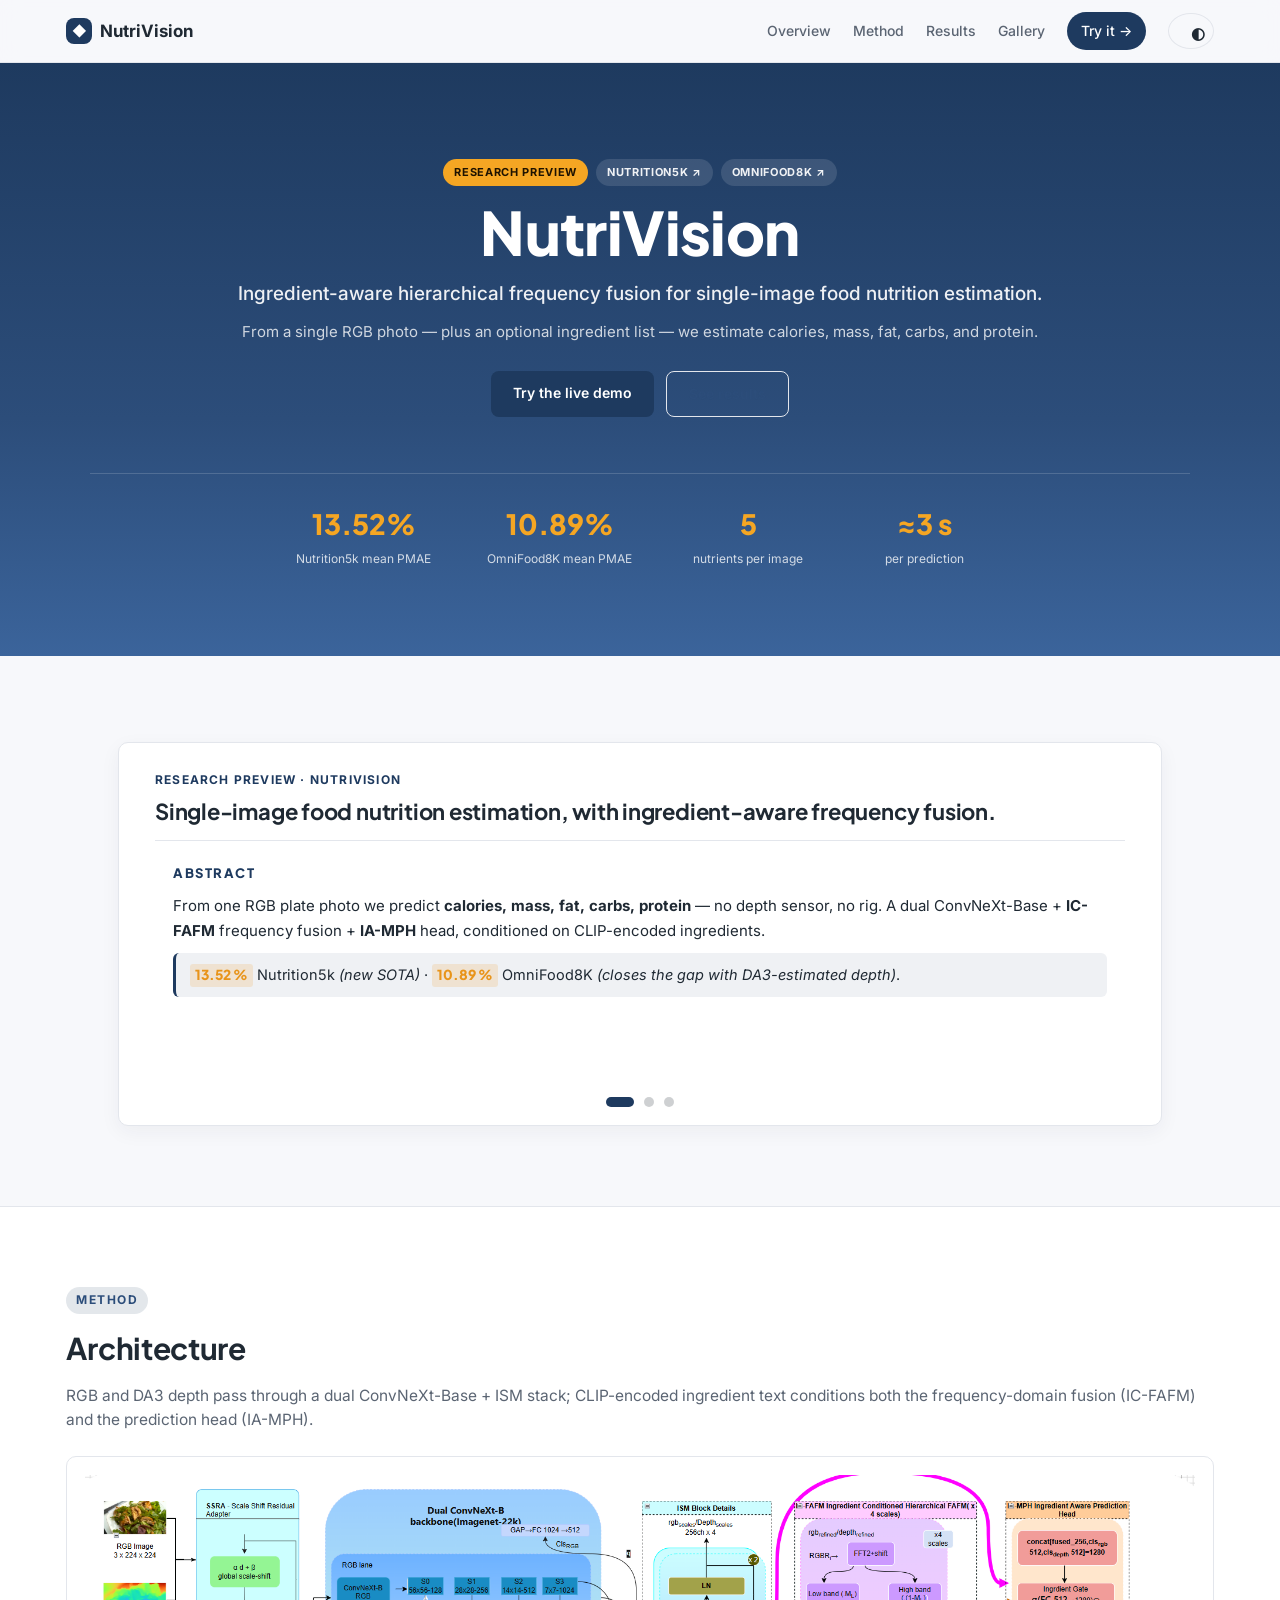
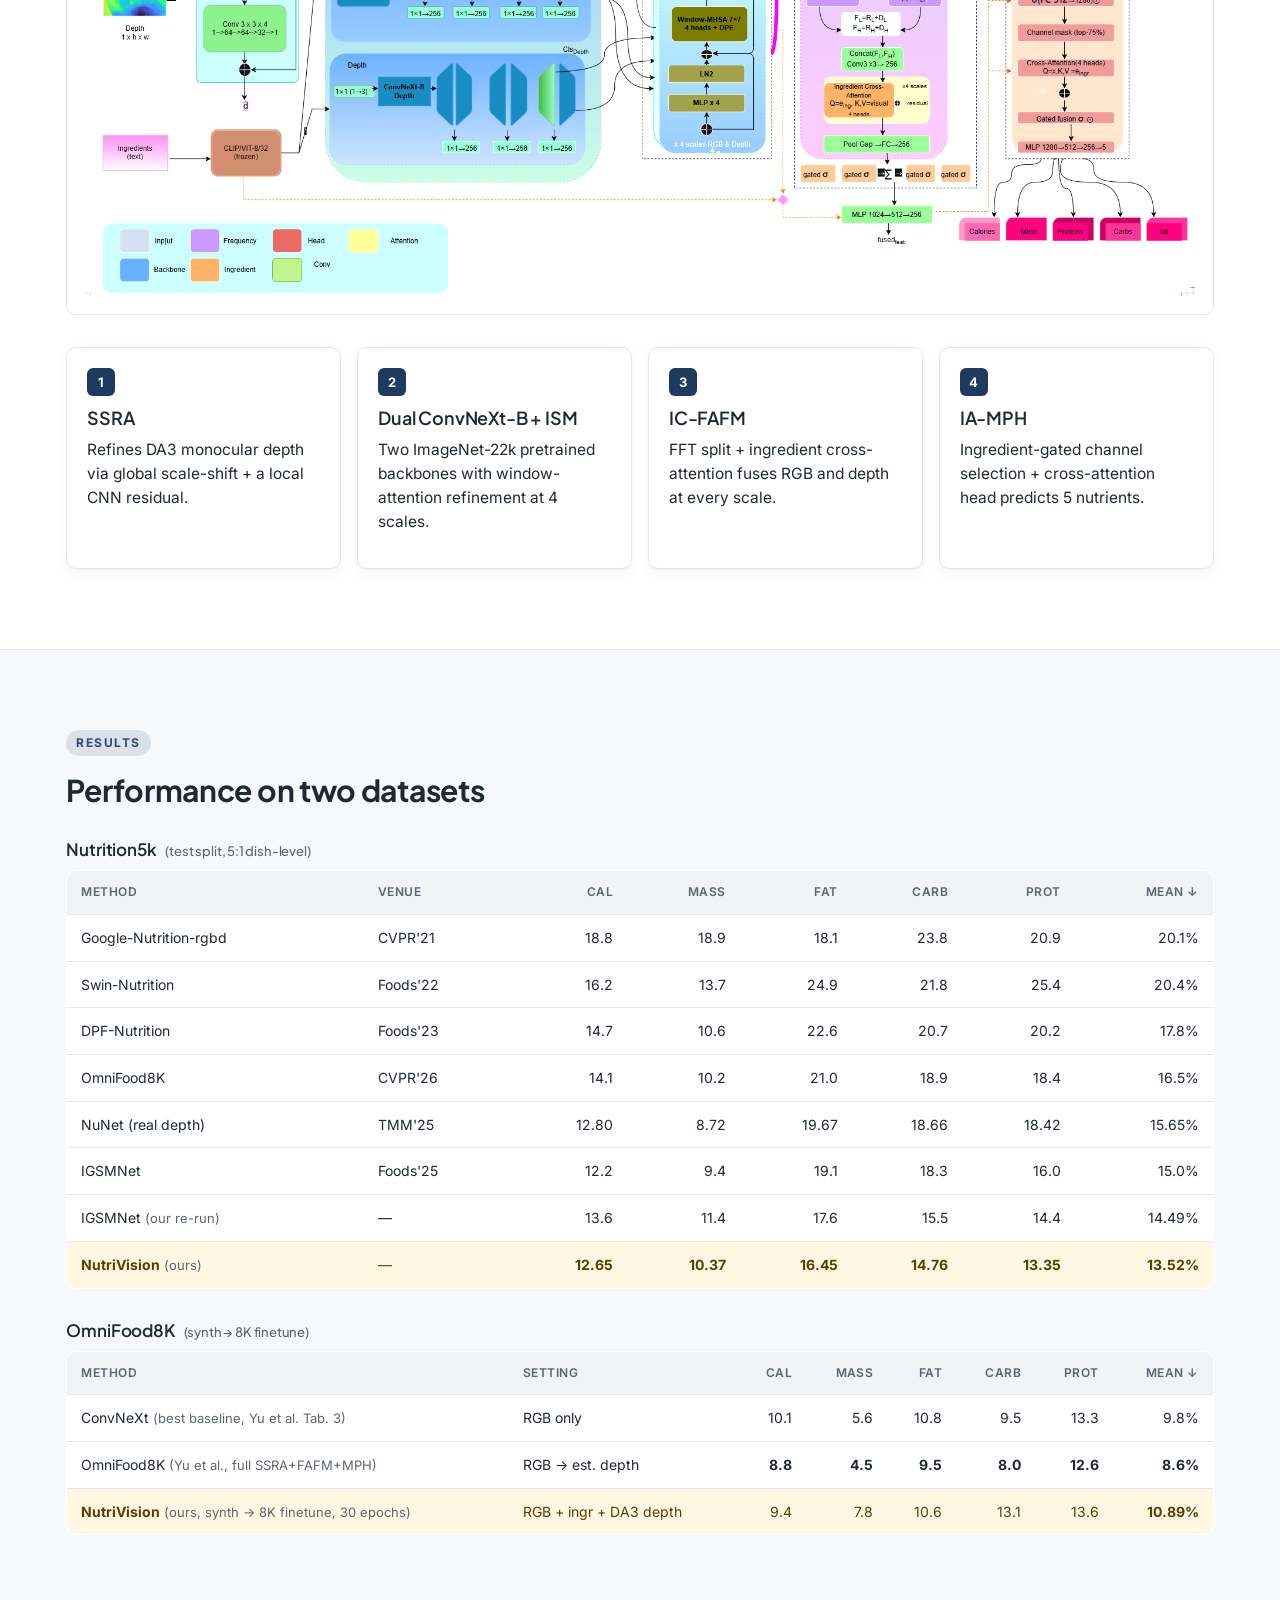
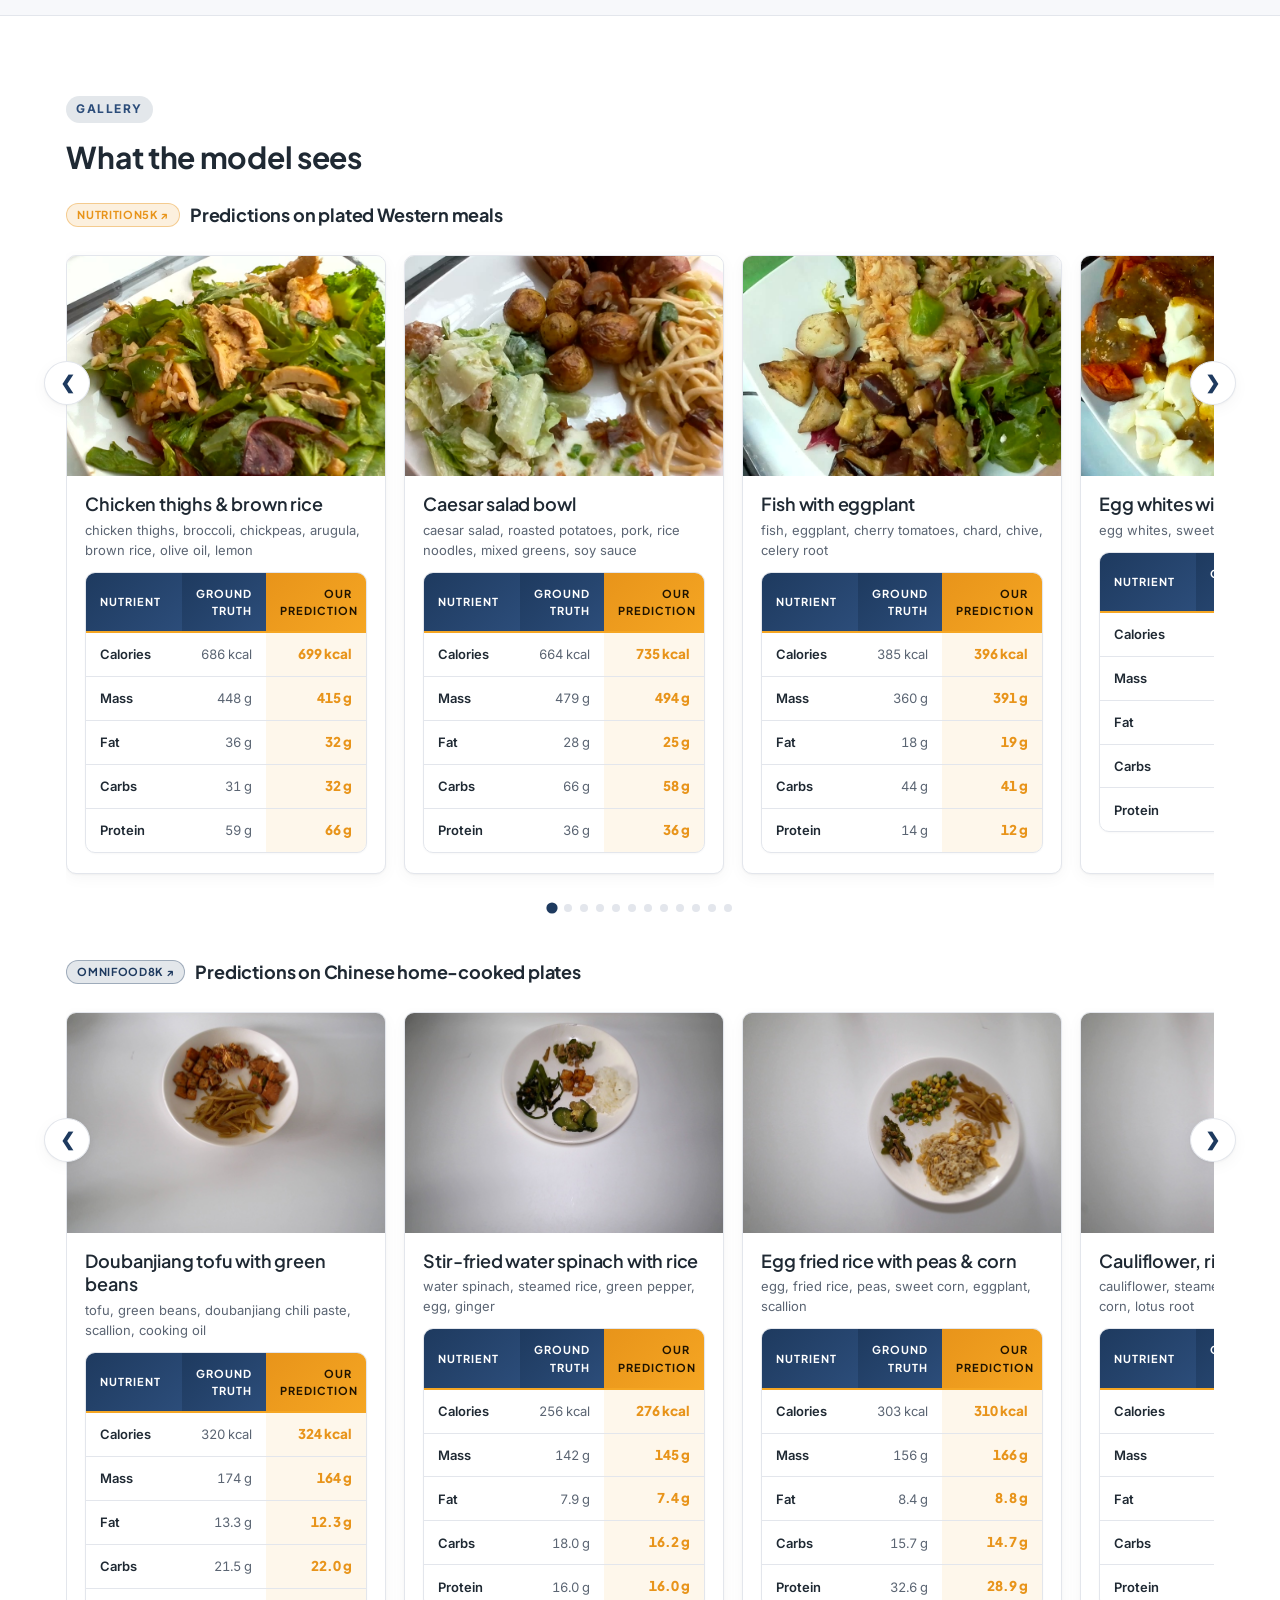
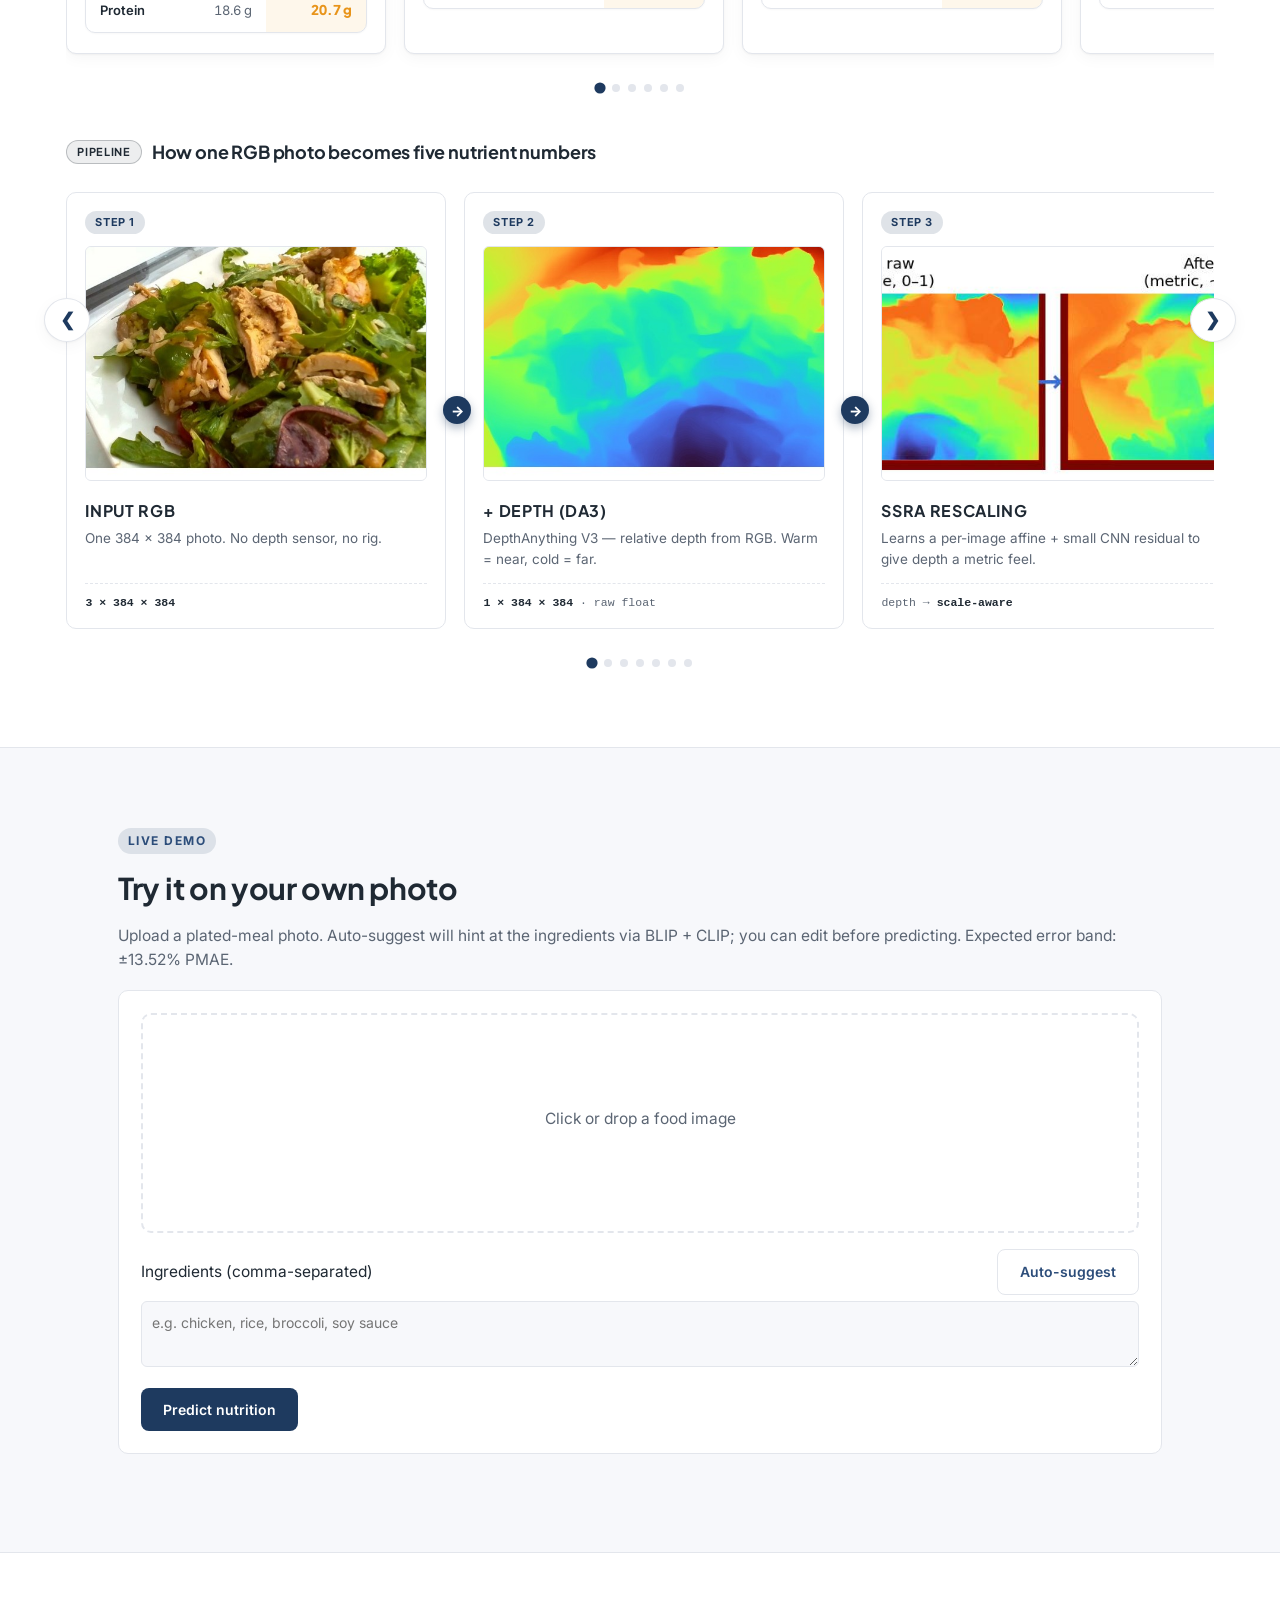
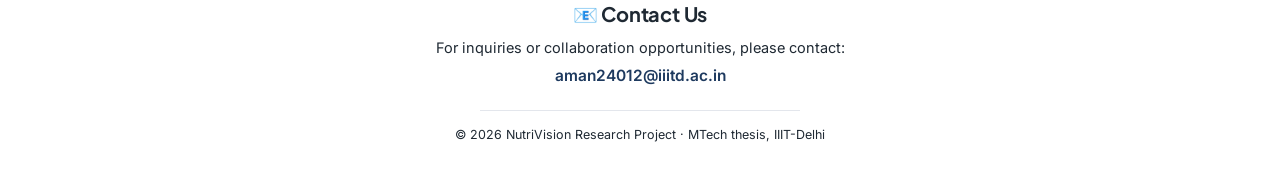
==== commit 8f3602ed: "Table III: align baseline values with paper-verified canonical numbers - Google-Nutrition-rgb -> Goo" ====
--- a/index.html
+++ b/index.html
@@ -164,12 +164,13 @@
         <tr><th>Method</th><th>Venue</th><th>Cal</th><th>Mass</th><th>Fat</th><th>Carb</th><th>Prot</th><th>Mean ↓</th></tr>
       </thead>
       <tbody>
-        <tr><td>Google-Nutrition-rgb</td><td>CVPR'21</td><td>—</td><td>—</td><td>—</td><td>—</td><td>—</td><td>29.1%</td></tr>
-        <tr><td>Swin-Nutrition</td><td>Foods'22</td><td>15.5</td><td>12.9</td><td>22.1</td><td>18.0</td><td>17.5</td><td>17.2%</td></tr>
+        <tr><td>Google-Nutrition-rgbd</td><td>CVPR'21</td><td>18.8</td><td>18.9</td><td>18.1</td><td>23.8</td><td>20.9</td><td>20.1%</td></tr>
+        <tr><td>Swin-Nutrition</td><td>Foods'22</td><td>16.2</td><td>13.7</td><td>24.9</td><td>21.8</td><td>25.4</td><td>20.4%</td></tr>
         <tr><td>DPF-Nutrition</td><td>Foods'23</td><td>14.7</td><td>10.6</td><td>22.6</td><td>20.7</td><td>20.2</td><td>17.8%</td></tr>
         <tr><td>OmniFood8K</td><td>CVPR'26</td><td>14.1</td><td>10.2</td><td>21.0</td><td>18.9</td><td>18.4</td><td>16.5%</td></tr>
-        <tr><td>NuNet (real depth)</td><td>TMM'24</td><td>12.80</td><td>8.72</td><td>19.67</td><td>18.66</td><td>18.42</td><td>15.65%</td></tr>
+        <tr><td>NuNet (real depth)</td><td>TMM'25</td><td>12.80</td><td>8.72</td><td>19.67</td><td>18.66</td><td>18.42</td><td>15.65%</td></tr>
         <tr><td>IGSMNet</td><td>Foods'25</td><td>12.2</td><td>9.4</td><td>19.1</td><td>18.3</td><td>16.0</td><td>15.0%</td></tr>
+        <tr><td>IGSMNet <span class="muted small">(our re-run)</span></td><td>—</td><td>13.6</td><td>11.4</td><td>17.6</td><td>15.5</td><td>14.4</td><td>14.49%</td></tr>
         <tr class="ours"><td><b>NutriVision</b> <span class="muted small">(ours)</span></td><td>—</td><td><b>12.65</b></td><td><b>10.37</b></td><td><b>16.45</b></td><td><b>14.76</b></td><td><b>13.35</b></td><td><b>13.52%</b></td></tr>
       </tbody>
     </table>
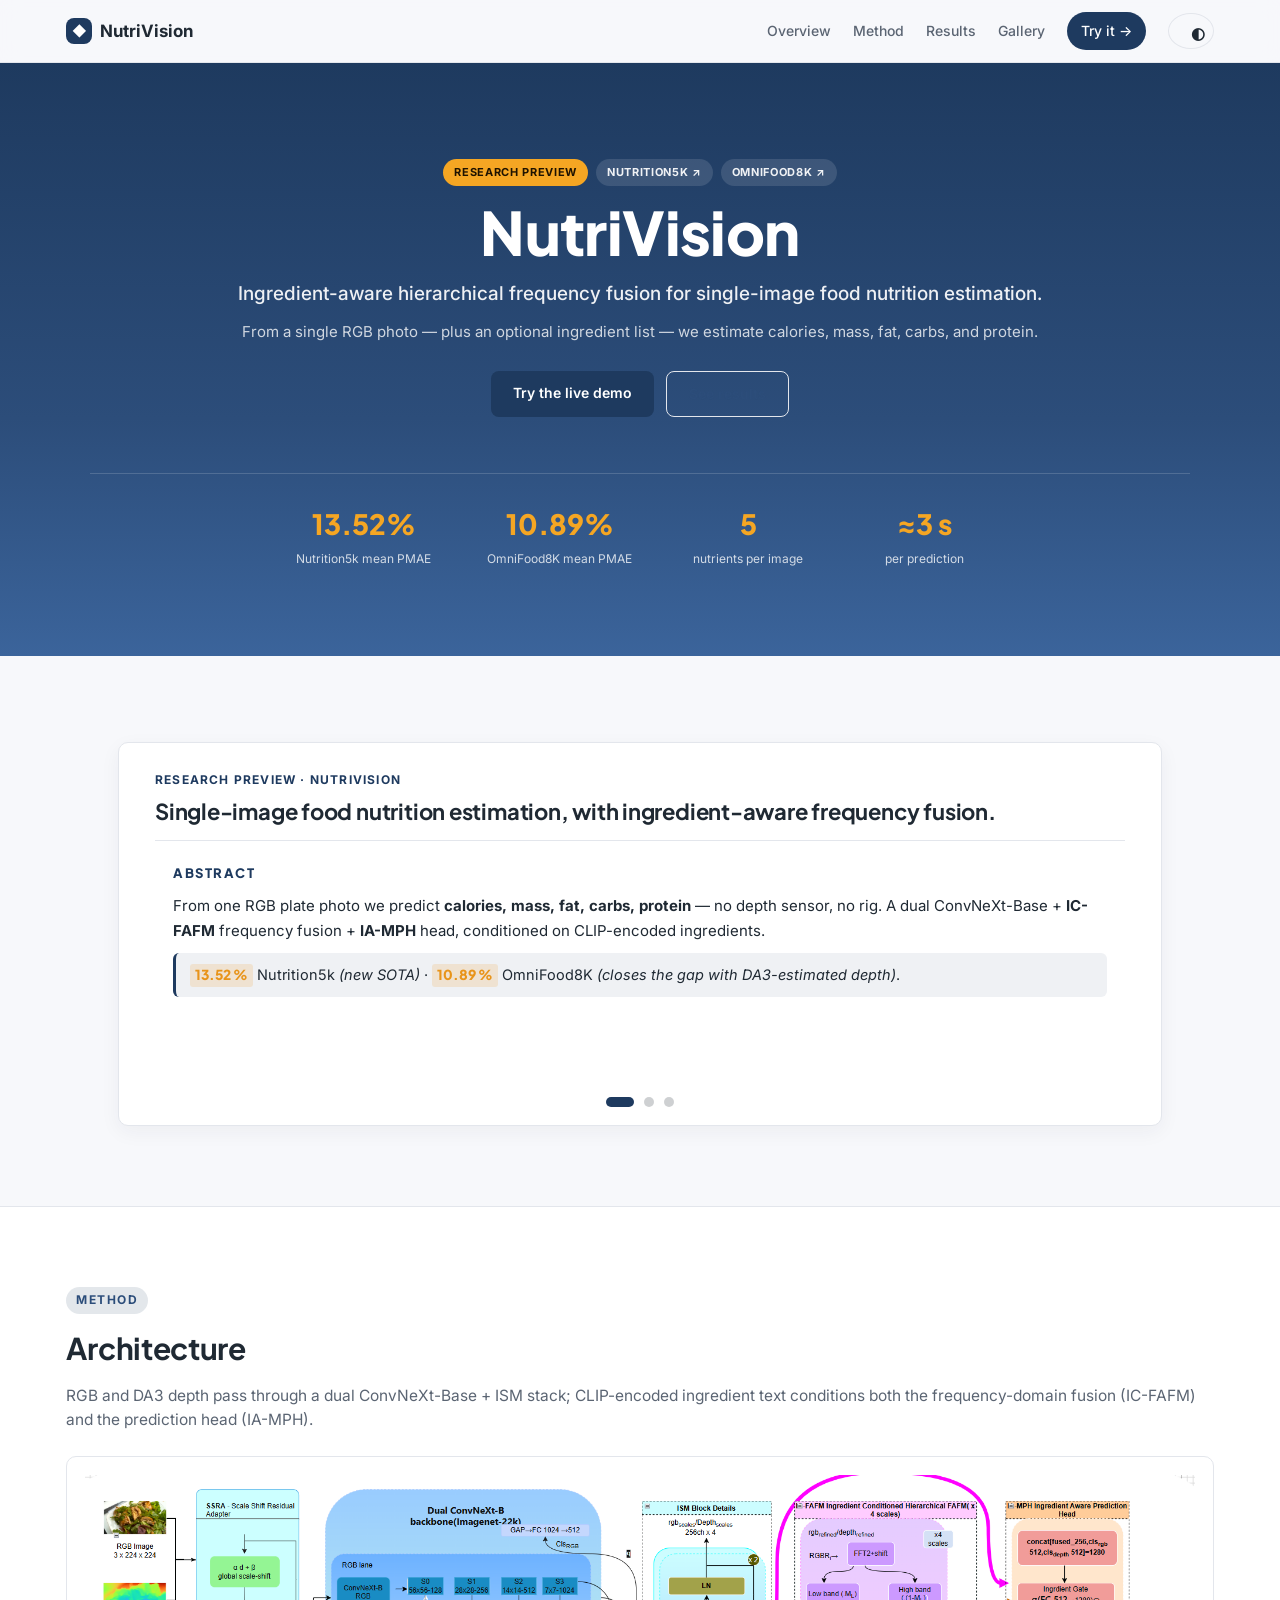
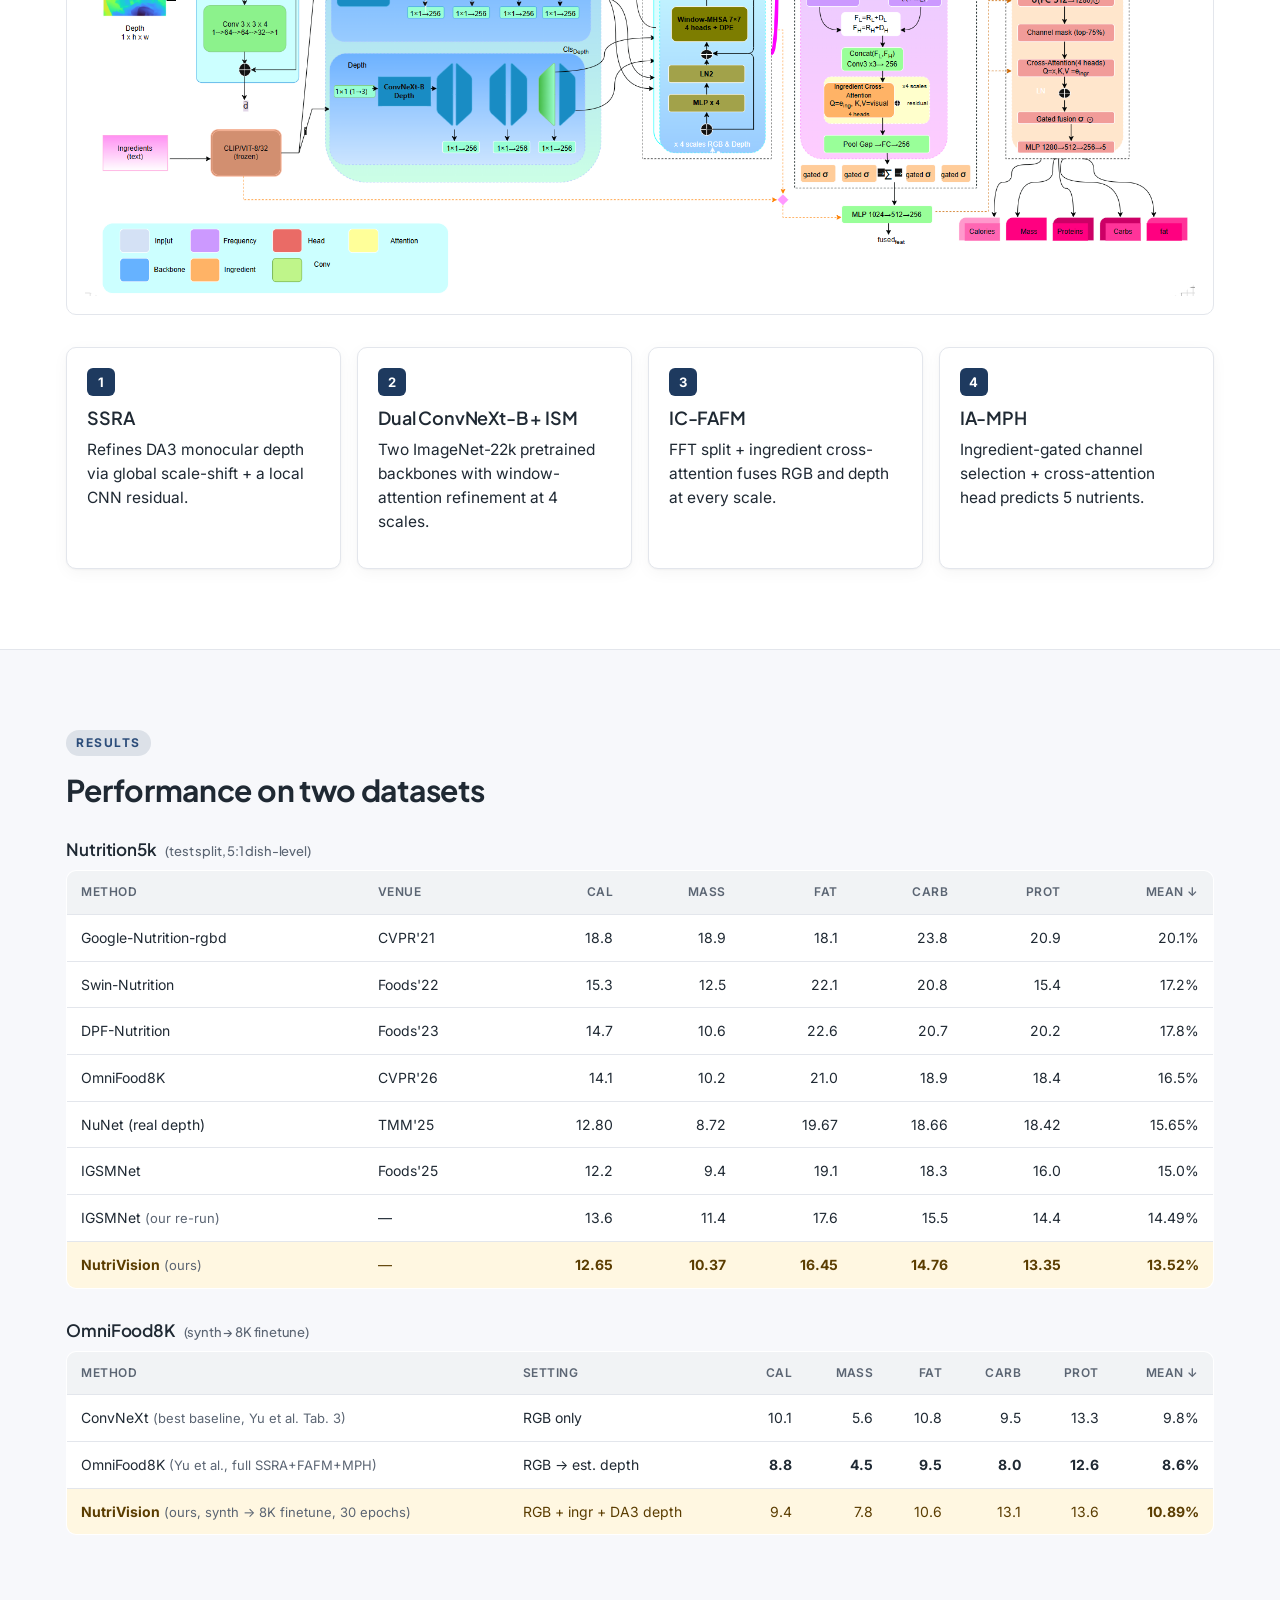
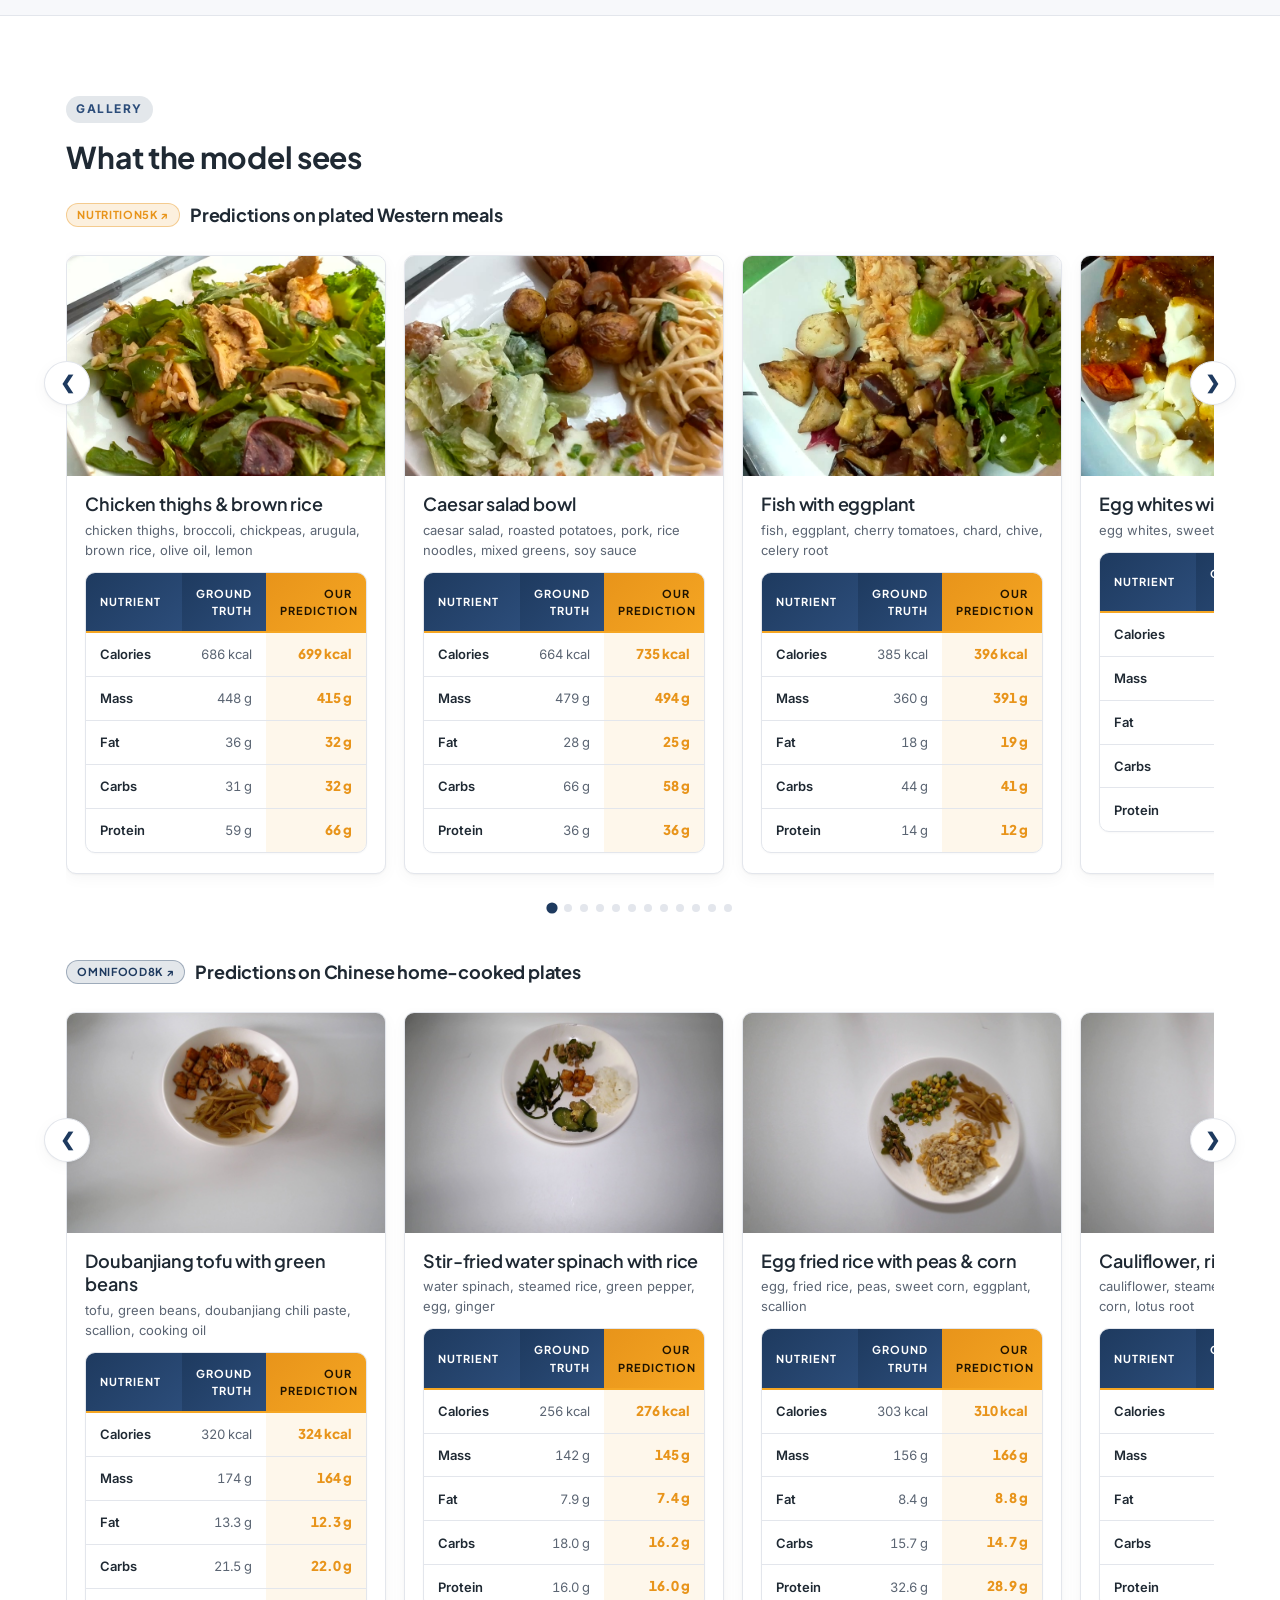
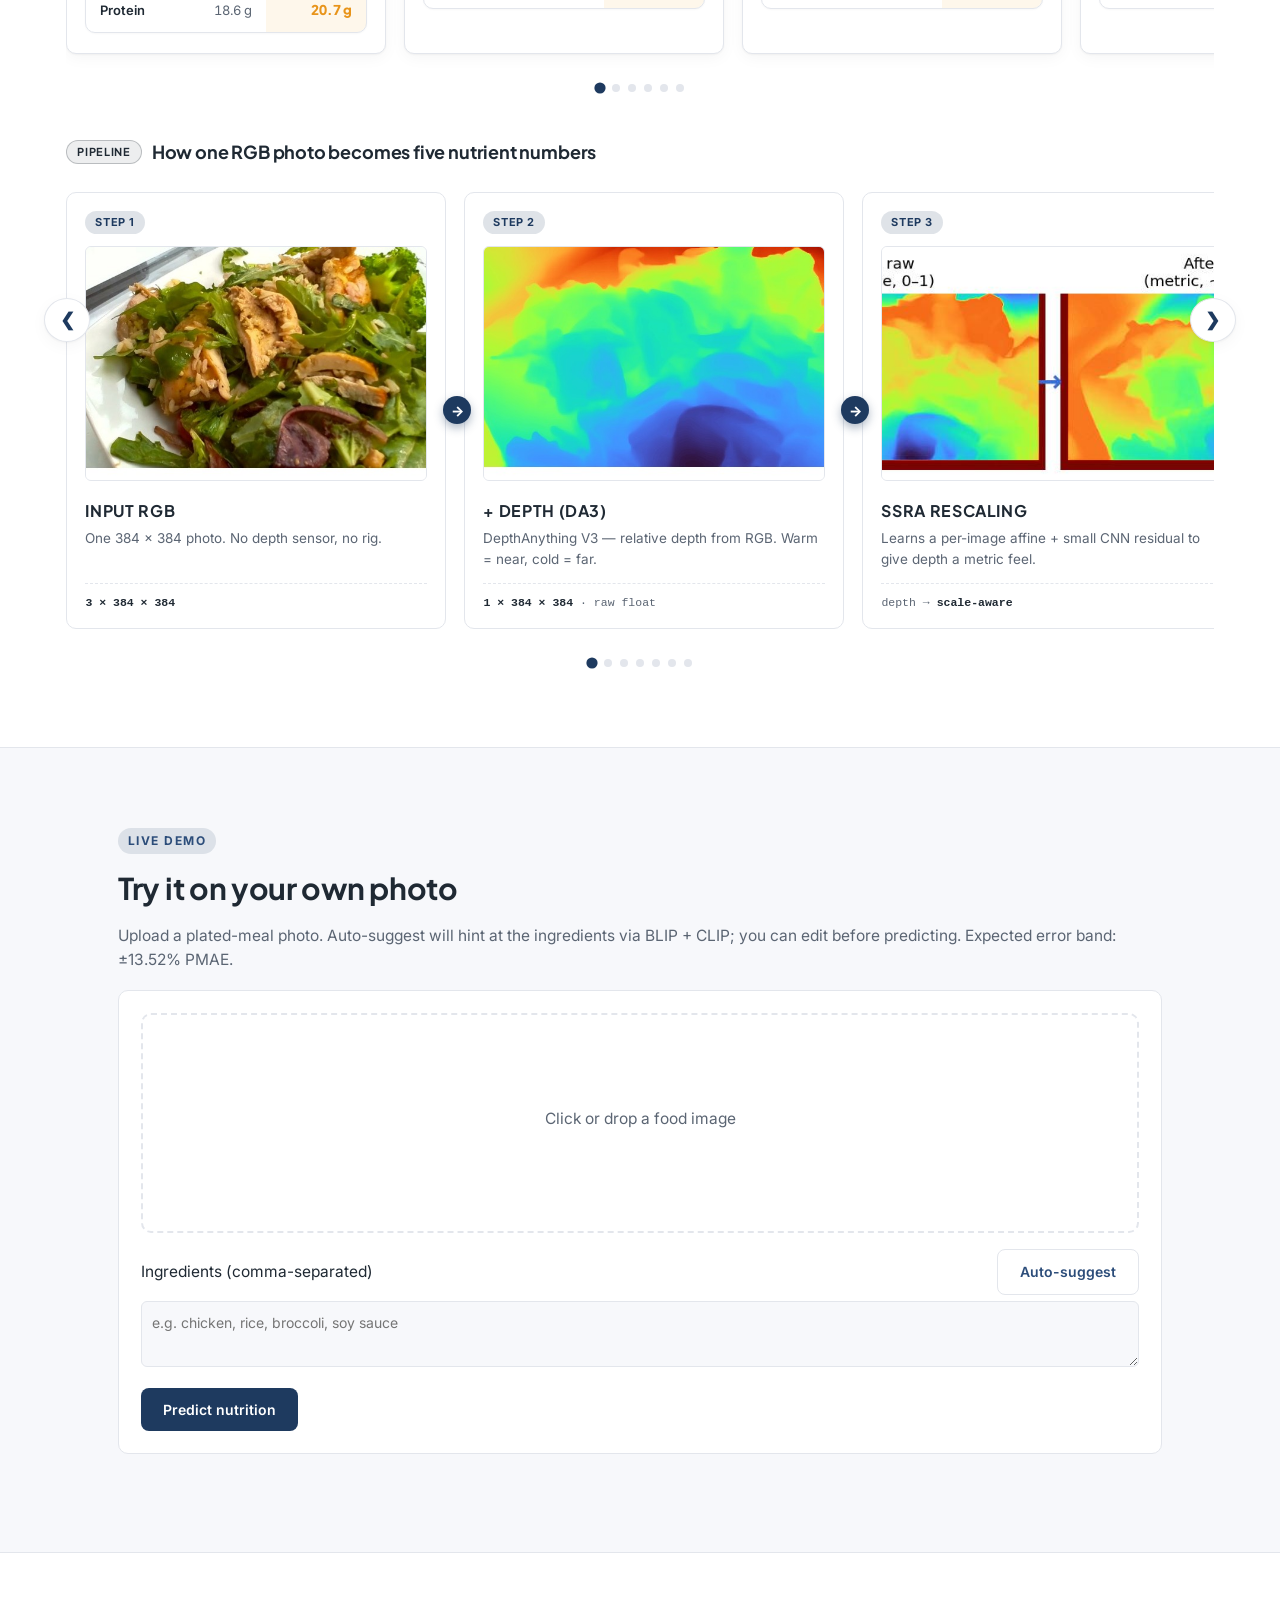
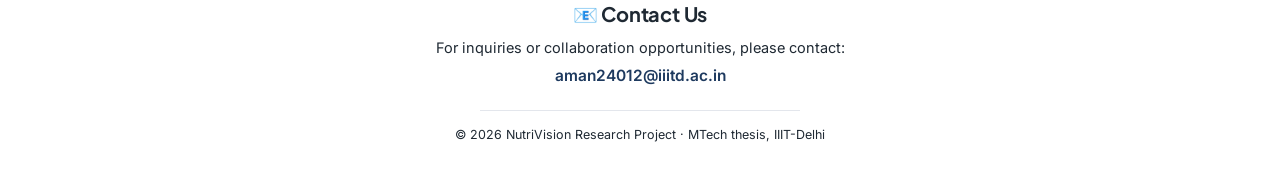
==== commit 9d34aab8: "Swin-Nutrition: use the authoritative numbers from its own paper (Table 2) OmniFood8K and IGSMNet bo" ====
--- a/index.html
+++ b/index.html
@@ -165,7 +165,7 @@
       </thead>
       <tbody>
         <tr><td>Google-Nutrition-rgbd</td><td>CVPR'21</td><td>18.8</td><td>18.9</td><td>18.1</td><td>23.8</td><td>20.9</td><td>20.1%</td></tr>
-        <tr><td>Swin-Nutrition</td><td>Foods'22</td><td>16.2</td><td>13.7</td><td>24.9</td><td>21.8</td><td>25.4</td><td>20.4%</td></tr>
+        <tr><td>Swin-Nutrition</td><td>Foods'22</td><td>15.3</td><td>12.5</td><td>22.1</td><td>20.8</td><td>15.4</td><td>17.2%</td></tr>
         <tr><td>DPF-Nutrition</td><td>Foods'23</td><td>14.7</td><td>10.6</td><td>22.6</td><td>20.7</td><td>20.2</td><td>17.8%</td></tr>
         <tr><td>OmniFood8K</td><td>CVPR'26</td><td>14.1</td><td>10.2</td><td>21.0</td><td>18.9</td><td>18.4</td><td>16.5%</td></tr>
         <tr><td>NuNet (real depth)</td><td>TMM'25</td><td>12.80</td><td>8.72</td><td>19.67</td><td>18.66</td><td>18.42</td><td>15.65%</td></tr>
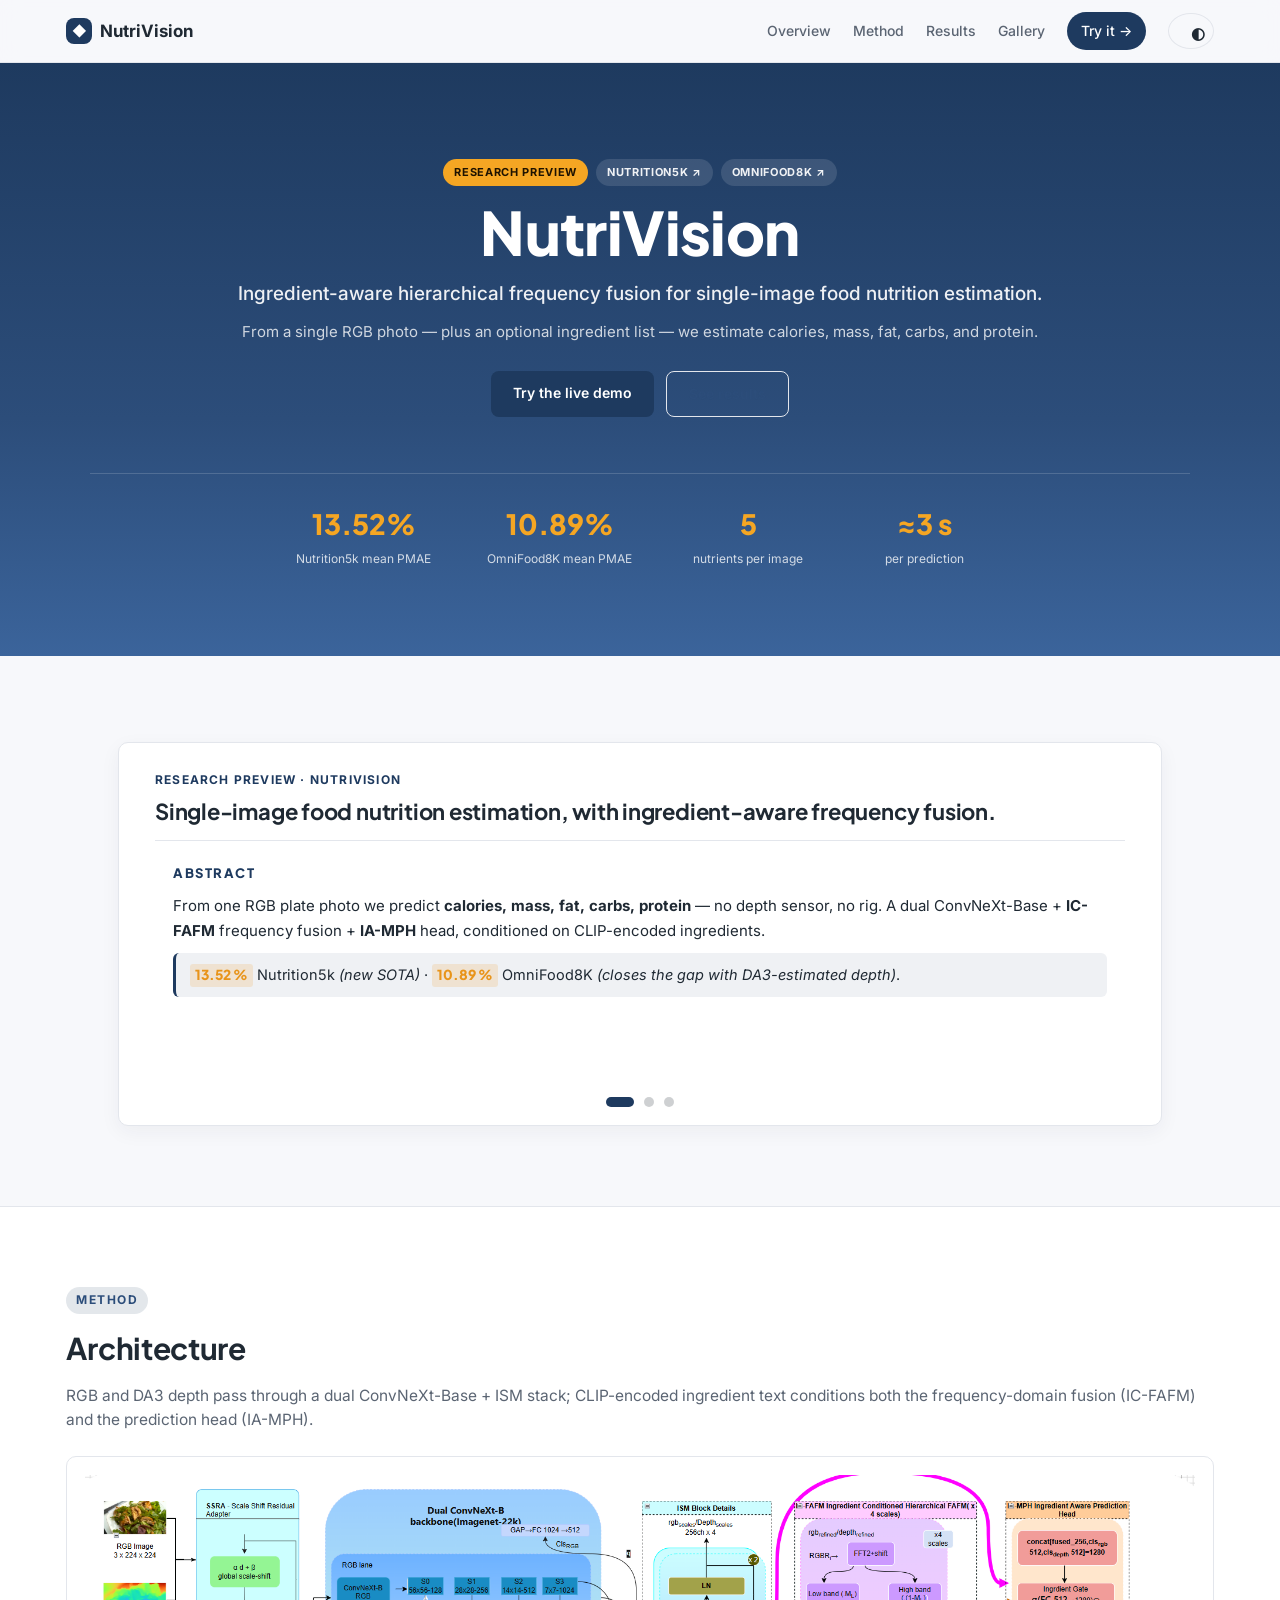
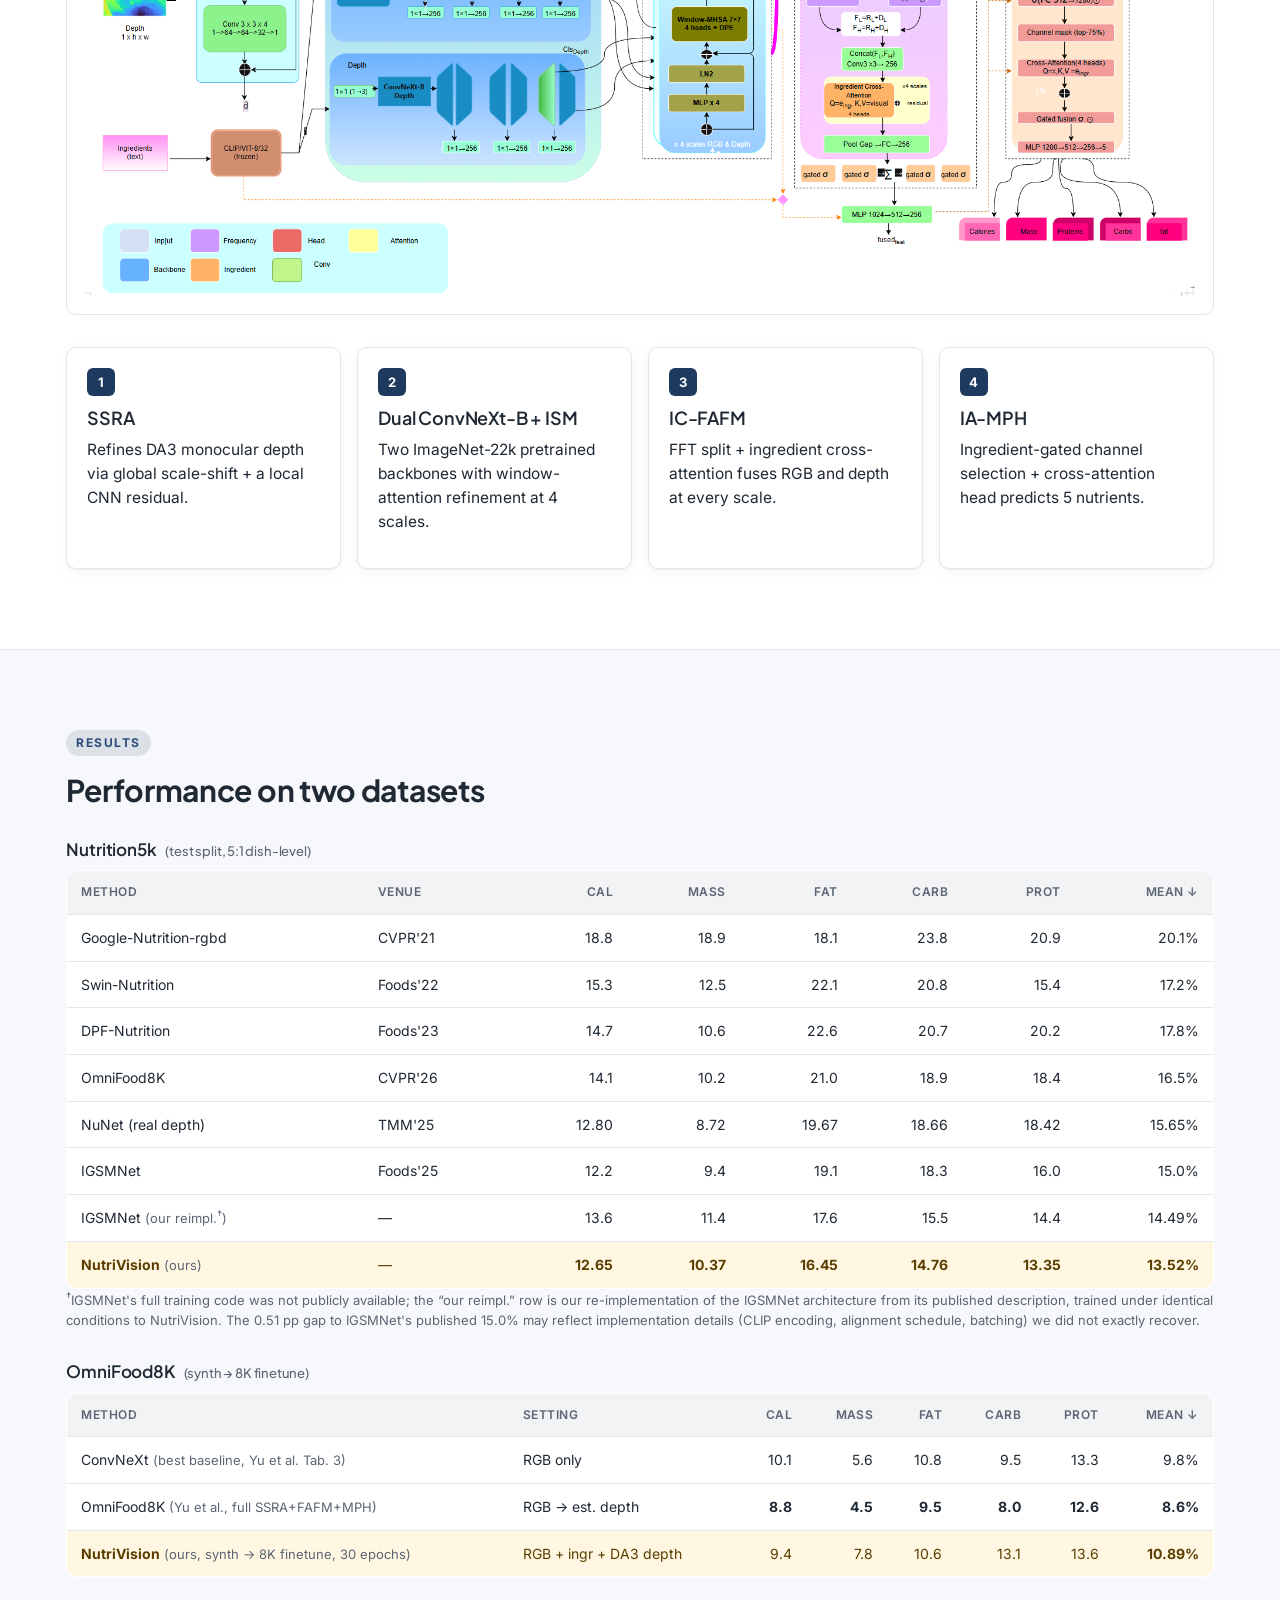
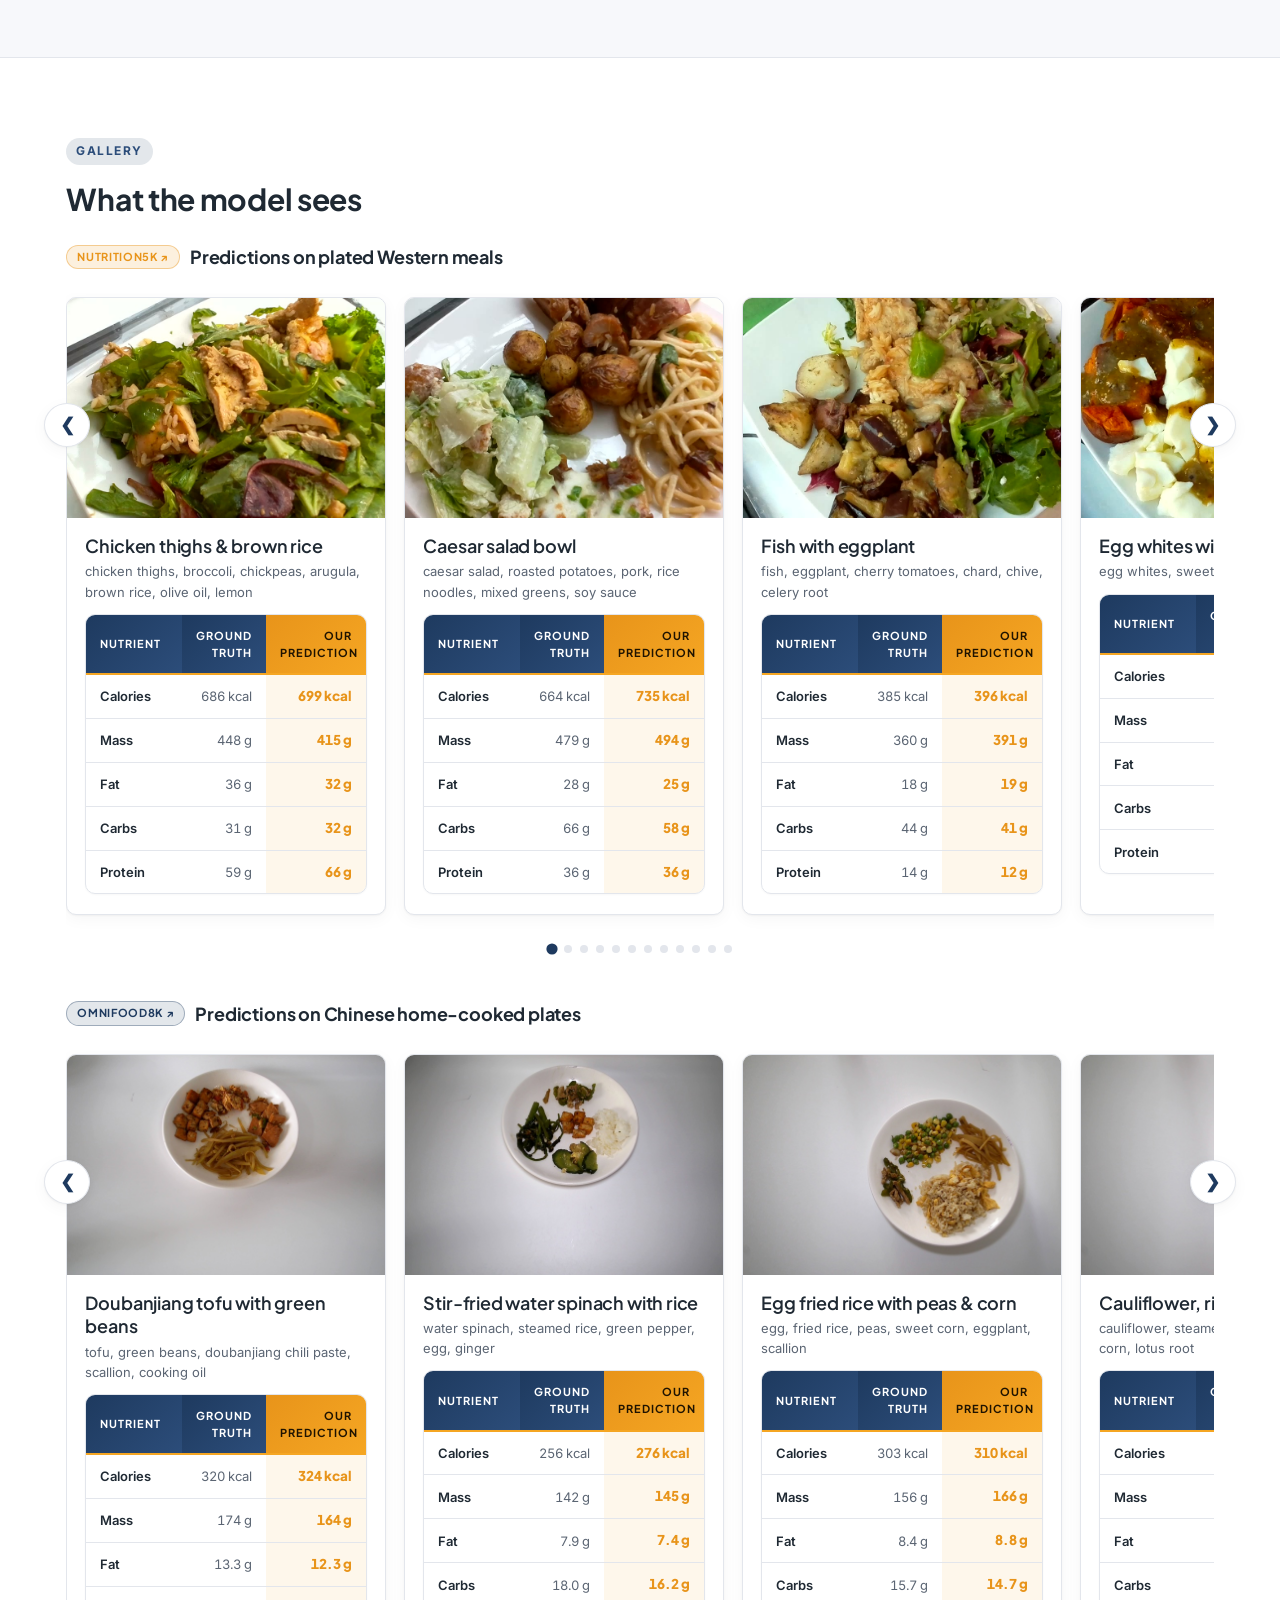
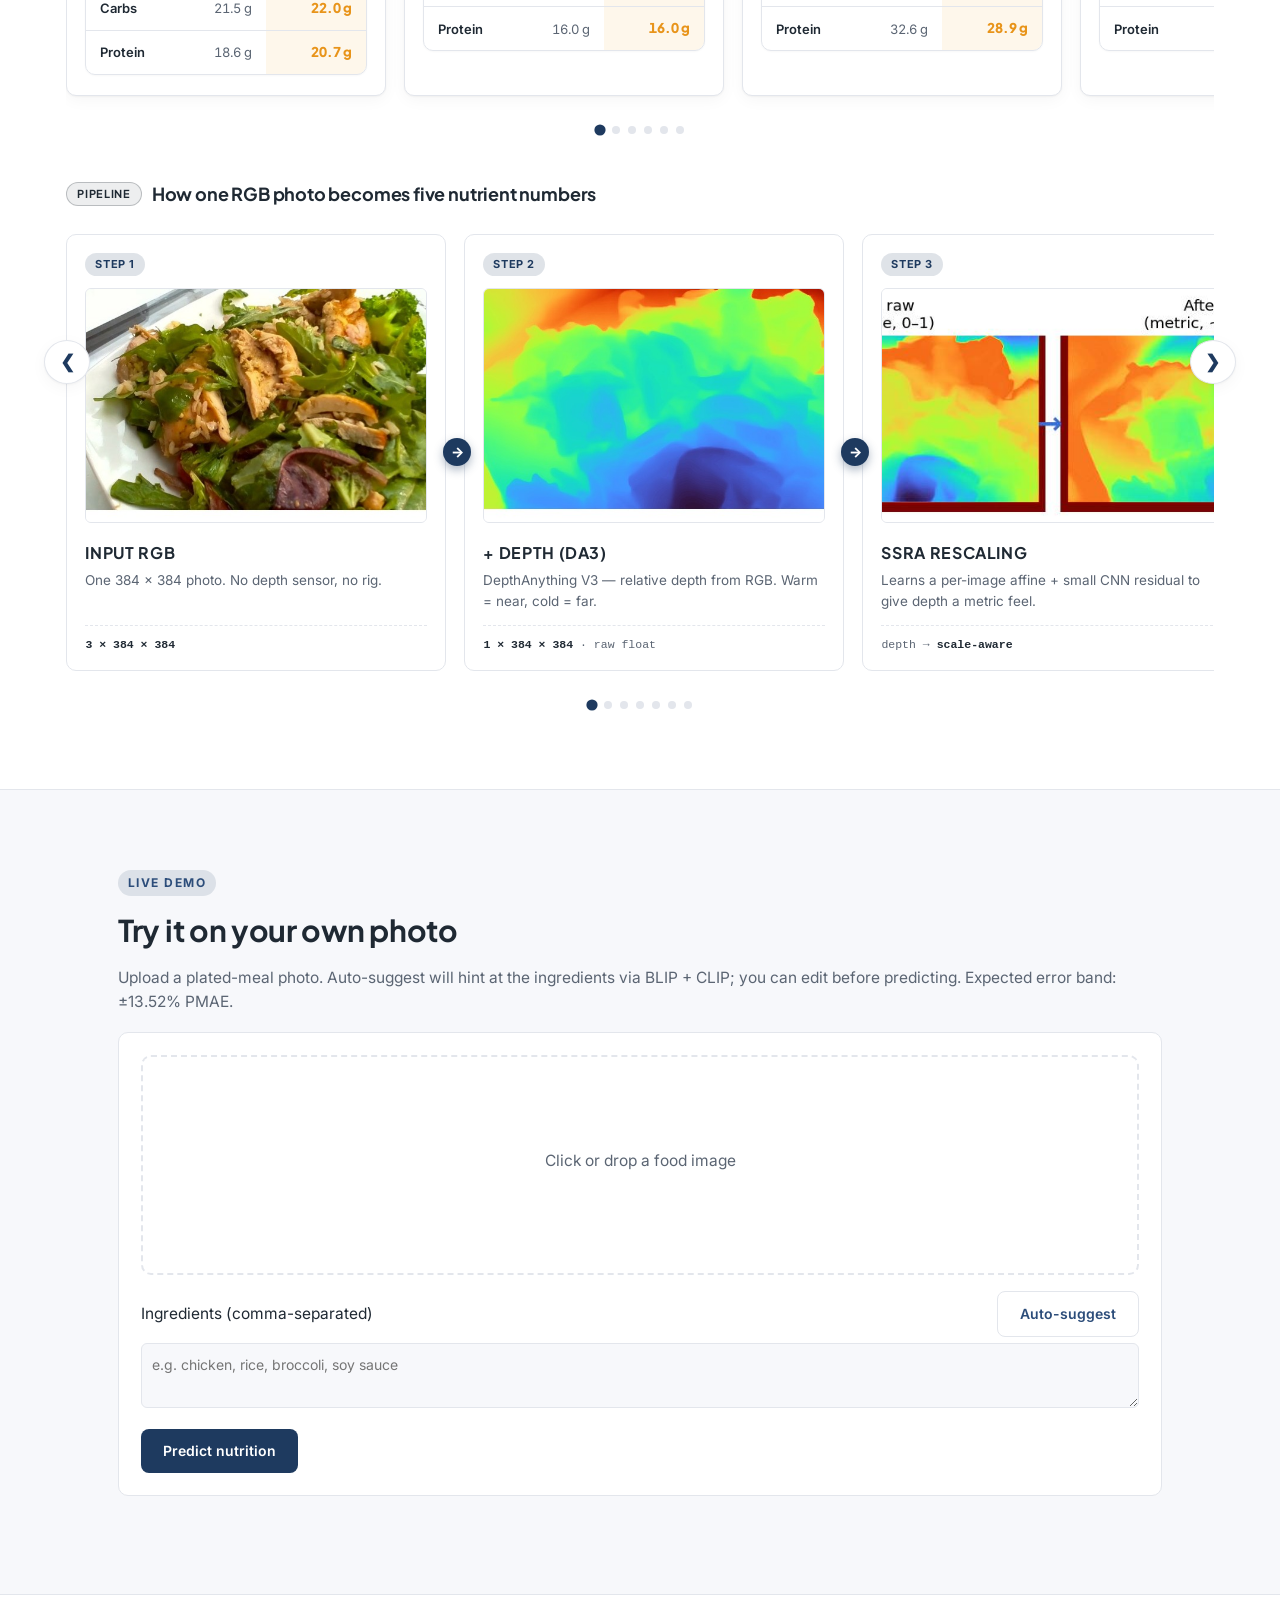
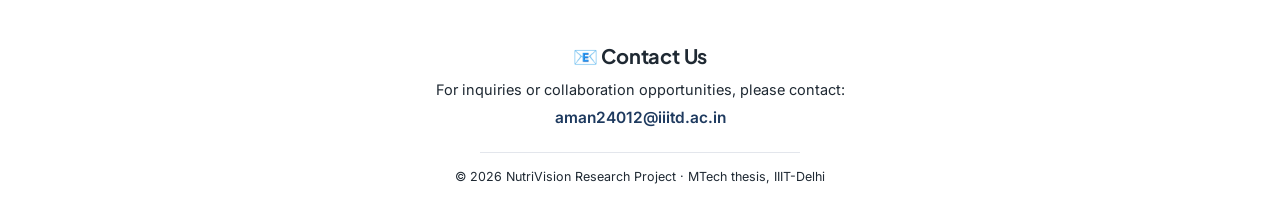
==== commit 67ad1dea: "IGSMNet row: clarify it is OUR reimplementation, not a code re-run IGSMNet's full training code was " ====
--- a/index.html
+++ b/index.html
@@ -170,10 +170,11 @@
         <tr><td>OmniFood8K</td><td>CVPR'26</td><td>14.1</td><td>10.2</td><td>21.0</td><td>18.9</td><td>18.4</td><td>16.5%</td></tr>
         <tr><td>NuNet (real depth)</td><td>TMM'25</td><td>12.80</td><td>8.72</td><td>19.67</td><td>18.66</td><td>18.42</td><td>15.65%</td></tr>
         <tr><td>IGSMNet</td><td>Foods'25</td><td>12.2</td><td>9.4</td><td>19.1</td><td>18.3</td><td>16.0</td><td>15.0%</td></tr>
-        <tr><td>IGSMNet <span class="muted small">(our re-run)</span></td><td>—</td><td>13.6</td><td>11.4</td><td>17.6</td><td>15.5</td><td>14.4</td><td>14.49%</td></tr>
+        <tr><td>IGSMNet <span class="muted small">(our reimpl.<sup>&dagger;</sup>)</span></td><td>—</td><td>13.6</td><td>11.4</td><td>17.6</td><td>15.5</td><td>14.4</td><td>14.49%</td></tr>
         <tr class="ours"><td><b>NutriVision</b> <span class="muted small">(ours)</span></td><td>—</td><td><b>12.65</b></td><td><b>10.37</b></td><td><b>16.45</b></td><td><b>14.76</b></td><td><b>13.35</b></td><td><b>13.52%</b></td></tr>
       </tbody>
     </table>
+    <p class="muted small"><sup>&dagger;</sup>IGSMNet's full training code was not publicly available; the &ldquo;our reimpl.&rdquo; row is our re-implementation of the IGSMNet architecture from its published description, trained under identical conditions to NutriVision. The 0.51 pp gap to IGSMNet's published 15.0% may reflect implementation details (CLIP encoding, alignment schedule, batching) we did not exactly recover.</p>
     <h3 class="tbl-title">OmniFood8K <small>(synth → 8K finetune)</small></h3>
     <table class="results">
       <thead>
